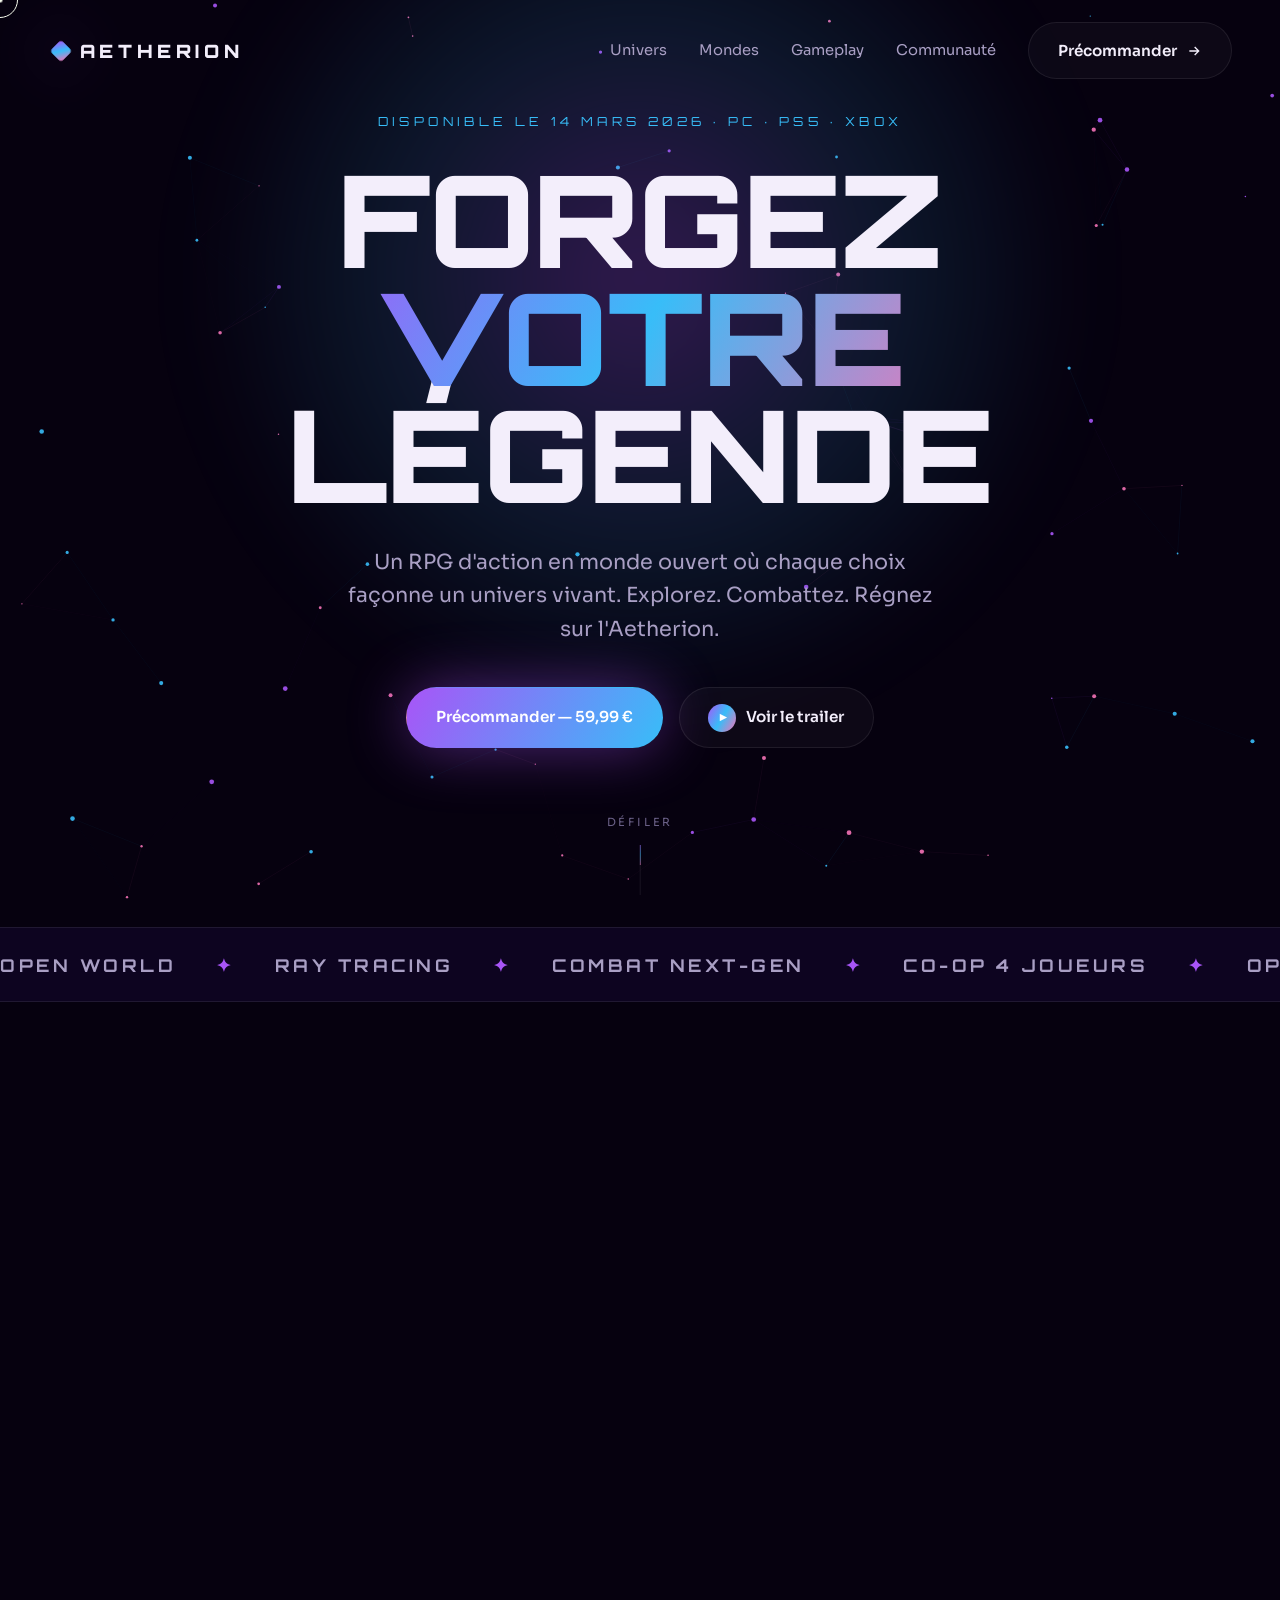
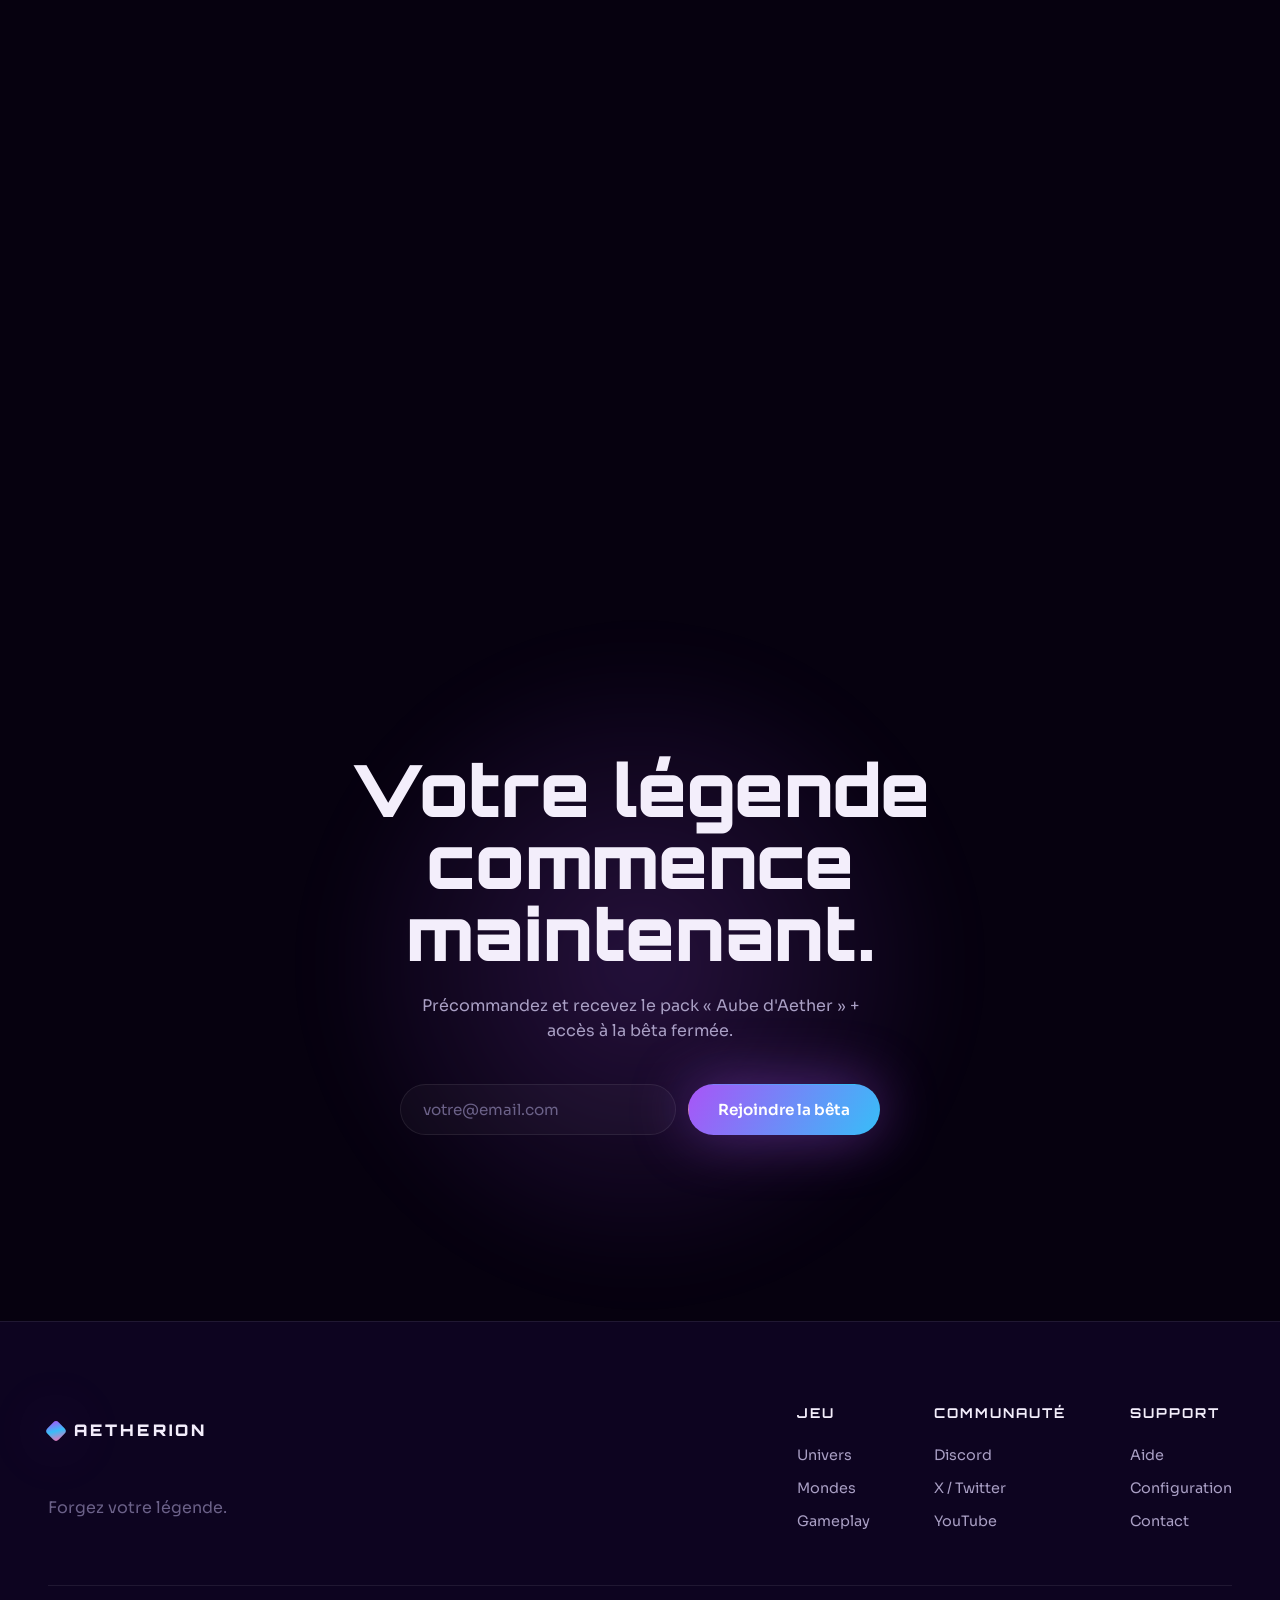
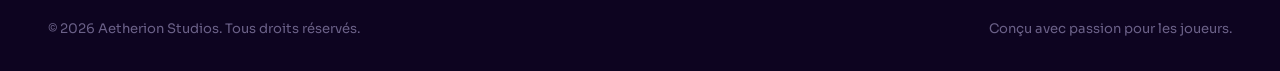
==== index.html @ 19529cf4 "feat: site vitrine pro 'AETHERION' sur le thème jeux vidéo Landing page niveau AAA pour un RPG open-" ====
<!DOCTYPE html>
<html lang="fr">
<head>
  <meta charset="UTF-8" />
  <meta name="viewport" content="width=device-width, initial-scale=1.0" />
  <meta name="description" content="AETHERION — Plongez dans un open-world next-gen. Un RPG d'action immersif primé qui repousse les limites du jeu vidéo." />
  <meta name="theme-color" content="#0a0118" />
  <meta property="og:title" content="AETHERION — Le RPG next-gen" />
  <meta property="og:description" content="Explorez un univers vivant. Forgez votre légende." />
  <meta property="og:type" content="website" />
  <title>AETHERION — RPG Open-World Next-Gen</title>
  <link rel="preconnect" href="https://fonts.googleapis.com" />
  <link rel="preconnect" href="https://fonts.gstatic.com" crossorigin />
  <link href="https://fonts.googleapis.com/css2?family=Orbitron:wght@500;700;900&family=Sora:wght@300;400;500;600;700&display=swap" rel="stylesheet" />
  <link rel="stylesheet" href="styles/main.css" />
</head>
<body>
  <!-- Loading screen -->
  <div class="loader" id="loader" aria-hidden="true">
    <div class="loader__logo">AETHERION</div>
    <div class="loader__bar"><span id="loaderBar"></span></div>
    <div class="loader__pct" id="loaderPct">0%</div>
  </div>

  <!-- Custom cursor -->
  <div class="cursor" id="cursor" aria-hidden="true"></div>
  <div class="cursor-dot" id="cursorDot" aria-hidden="true"></div>

  <!-- Particle background -->
  <canvas class="bg-canvas" id="bgCanvas" aria-hidden="true"></canvas>

  <!-- Scroll progress -->
  <div class="scroll-progress" id="scrollProgress" aria-hidden="true"></div>

  <!-- Navigation -->
  <header class="nav" id="nav">
    <a href="#hero" class="nav__brand" data-cursor>
      <span class="nav__mark"></span>
      AETHERION
    </a>
    <nav class="nav__links" aria-label="Navigation principale">
      <a href="#about" data-cursor>Univers</a>
      <a href="#games" data-cursor>Mondes</a>
      <a href="#features" data-cursor>Gameplay</a>
      <a href="#stats" data-cursor>Communauté</a>
    </nav>
    <a href="#cta" class="btn btn--ghost nav__cta" data-cursor>
      Précommander
      <svg viewBox="0 0 24 24" width="16" height="16" fill="none" stroke="currentColor" stroke-width="2"><path d="M5 12h14M13 6l6 6-6 6"/></svg>
    </a>
    <button class="nav__burger" id="burger" aria-label="Menu"><span></span><span></span><span></span></button>
  </header>

  <main>
    <!-- HERO -->
    <section class="hero" id="hero">
      <div class="hero__glow"></div>
      <div class="hero__content">
        <p class="hero__eyebrow reveal">Disponible le 14 mars 2026 · PC · PS5 · XBOX</p>
        <h1 class="hero__title">
          <span class="reveal" style="--d:.05s">FORGEZ</span>
          <span class="reveal hero__title--accent" style="--d:.15s" data-glitch="VOTRE">VOTRE</span>
          <span class="reveal" style="--d:.25s">LÉGENDE</span>
        </h1>
        <p class="hero__sub reveal" style="--d:.4s">
          Un RPG d'action en monde ouvert où chaque choix façonne un univers vivant.
          Explorez. Combattez. Régnez sur l'Aetherion.
        </p>
        <div class="hero__actions reveal" style="--d:.55s">
          <a href="#cta" class="btn btn--primary" data-cursor data-magnetic>
            <span>Précommander — 59,99 €</span>
          </a>
          <a href="#trailer" class="btn btn--play" data-cursor data-magnetic>
            <span class="btn__play-icon">▶</span>
            Voir le trailer
          </a>
        </div>
      </div>
      <div class="hero__scroll">
        <span>Défiler</span>
        <div class="hero__scroll-line"><i></i></div>
      </div>
      <div class="hero__badges reveal" style="--d:.7s">
        <div class="badge"><strong>9.6</strong><span>IGN</span></div>
        <div class="badge"><strong>96</strong><span>Metacritic</span></div>
        <div class="badge"><strong>GOTY</strong><span>Nominé 2026</span></div>
      </div>
    </section>

    <!-- MARQUEE -->
    <div class="marquee" aria-hidden="true">
      <div class="marquee__track">
        <span>OPEN WORLD</span><span>✦</span><span>RAY TRACING</span><span>✦</span>
        <span>COMBAT NEXT-GEN</span><span>✦</span><span>CO-OP 4 JOUEURS</span><span>✦</span>
        <span>OPEN WORLD</span><span>✦</span><span>RAY TRACING</span><span>✦</span>
        <span>COMBAT NEXT-GEN</span><span>✦</span><span>CO-OP 4 JOUEURS</span><span>✦</span>
      </div>
    </div>

    <!-- ABOUT -->
    <section class="about" id="about">
      <div class="section-head">
        <p class="section-head__tag reveal">01 — L'Univers</p>
        <h2 class="section-head__title reveal" style="--d:.1s">Un monde qui respire,<br>réagit et se souvient</h2>
      </div>
      <p class="about__lead reveal" style="--d:.2s">
        L'Aetherion n'est pas une carte — c'est un organisme. Des cités flottantes aux
        abysses oubliés, chaque région possède son écosystème, sa météo dynamique et ses
        factions aux ambitions propres. Vos actions laissent des traces permanentes.
      </p>
      <div class="about__grid">
        <article class="feature-card reveal" data-cursor data-tilt style="--d:.1s">
          <div class="feature-card__icon">⚔️</div>
          <h3>Combat fluide</h3>
          <p>Un système de combat à 60+ fps avec parades, esquives et combos à la frame près.</p>
        </article>
        <article class="feature-card reveal" data-cursor data-tilt style="--d:.2s">
          <div class="feature-card__icon">🌌</div>
          <h3>Monde vivant</h3>
          <p>Plus de 300 PNJ avec routines uniques, mémoire et réactions à votre réputation.</p>
        </article>
        <article class="feature-card reveal" data-cursor data-tilt style="--d:.3s">
          <div class="feature-card__icon">🔮</div>
          <h3>Magie modulaire</h3>
          <p>Fusionnez les éléments pour créer des sorts impossibles à reproduire à l'identique.</p>
        </article>
      </div>
    </section>

    <!-- GAMES / WORLDS -->
    <section class="games" id="games">
      <div class="section-head">
        <p class="section-head__tag reveal">02 — Les Mondes</p>
        <h2 class="section-head__title reveal" style="--d:.1s">Cinq royaumes.<br>Une infinité de destins.</h2>
      </div>
      <div class="games__grid">
        <article class="world-card world-card--lg reveal" data-cursor data-tilt>
          <div class="world-card__media" style="--hue:280"></div>
          <div class="world-card__body">
            <span class="world-card__num">01</span>
            <h3>Cités d'Aether</h3>
            <p>Métropoles suspendues entre les nuages, gouvernées par l'Ordre Arcanique.</p>
          </div>
        </article>
        <article class="world-card reveal" style="--d:.1s" data-cursor data-tilt>
          <div class="world-card__media" style="--hue:190"></div>
          <div class="world-card__body">
            <span class="world-card__num">02</span>
            <h3>Abysses de Givre</h3>
            <p>Un froid qui ronge l'âme.</p>
          </div>
        </article>
        <article class="world-card reveal" style="--d:.2s" data-cursor data-tilt>
          <div class="world-card__media" style="--hue:25"></div>
          <div class="world-card__body">
            <span class="world-card__num">03</span>
            <h3>Désert d'Ambre</h3>
            <p>Des ruines enfouies sous le sable.</p>
          </div>
        </article>
        <article class="world-card world-card--wide reveal" style="--d:.1s" data-cursor data-tilt>
          <div class="world-card__media" style="--hue:330"></div>
          <div class="world-card__body">
            <span class="world-card__num">04</span>
            <h3>Forêt Spectrale</h3>
            <p>Là où les morts murmurent encore. Une zone vivante de jour, hantée la nuit.</p>
          </div>
        </article>
        <article class="world-card reveal" style="--d:.2s" data-cursor data-tilt>
          <div class="world-card__media" style="--hue:140"></div>
          <div class="world-card__body">
            <span class="world-card__num">05</span>
            <h3>Cœur du Vide</h3>
            <p>Le dénouement vous attend.</p>
          </div>
        </article>
      </div>
    </section>

    <!-- TRAILER -->
    <section class="trailer" id="trailer">
      <div class="trailer__inner reveal" data-cursor>
        <div class="trailer__play" id="trailerPlay">
          <span>▶</span>
        </div>
        <div class="trailer__meta">
          <p class="section-head__tag">Bande-annonce officielle</p>
          <h2 class="section-head__title">Découvrez le monde<br>en mouvement</h2>
          <p class="trailer__caption">4K · HDR · 60 fps — capturé en temps réel sur le moteur Aether.</p>
        </div>
      </div>
    </section>

    <!-- FEATURES (sticky) -->
    <section class="features" id="features">
      <div class="section-head">
        <p class="section-head__tag reveal">03 — Gameplay</p>
        <h2 class="section-head__title reveal" style="--d:.1s">Conçu pour être<br>maîtrisé, pas juste joué</h2>
      </div>
      <div class="features__list">
        <div class="feat-row reveal" data-cursor>
          <span class="feat-row__num">/01</span>
          <h3>Progression sans niveaux</h3>
          <p>Votre personnage évolue selon ce que vous faites réellement. Pas de barres d'XP — de vraies compétences.</p>
        </div>
        <div class="feat-row reveal" data-cursor>
          <span class="feat-row__num">/02</span>
          <h3>Conséquences réelles</h3>
          <p>Tuer un marchand ferme une lignée de quêtes. Sauver un village change la carte pour toujours.</p>
        </div>
        <div class="feat-row reveal" data-cursor>
          <span class="feat-row__num">/03</span>
          <h3>Coopération transparente</h3>
          <p>Rejoignez jusqu'à 3 amis sans menu ni lobby. Le monde s'adapte à votre groupe.</p>
        </div>
        <div class="feat-row reveal" data-cursor>
          <span class="feat-row__num">/04</span>
          <h3>Accessibilité totale</h3>
          <p>Plus de 40 options d'accessibilité. Parce qu'une légende devrait être à la portée de tous.</p>
        </div>
      </div>
    </section>

    <!-- STATS -->
    <section class="stats" id="stats">
      <div class="stats__grid">
        <div class="stat reveal" data-cursor>
          <span class="stat__num" data-count="2400000">0</span>
          <span class="stat__label">Précommandes</span>
        </div>
        <div class="stat reveal" style="--d:.1s" data-cursor>
          <span class="stat__num" data-count="180" data-suffix="+">0</span>
          <span class="stat__label">Heures de contenu</span>
        </div>
        <div class="stat reveal" style="--d:.2s" data-cursor>
          <span class="stat__num" data-count="96" data-suffix="">0</span>
          <span class="stat__label">Note Metacritic</span>
        </div>
        <div class="stat reveal" style="--d:.3s" data-cursor>
          <span class="stat__num" data-count="12" data-suffix=" prix">0</span>
          <span class="stat__label">Récompenses 2026</span>
        </div>
      </div>
    </section>

    <!-- CTA -->
    <section class="cta" id="cta">
      <div class="cta__glow"></div>
      <div class="cta__inner reveal">
        <h2 class="cta__title">Votre légende<br>commence maintenant.</h2>
        <p class="cta__sub">Précommandez et recevez le pack « Aube d'Aether » + accès à la bêta fermée.</p>
        <form class="cta__form" id="ctaForm">
          <input type="email" placeholder="votre@email.com" aria-label="Adresse email" required />
          <button type="submit" class="btn btn--primary" data-cursor data-magnetic><span>Rejoindre la bêta</span></button>
        </form>
        <p class="cta__note" id="ctaNote"></p>
      </div>
    </section>
  </main>

  <!-- FOOTER -->
  <footer class="footer">
    <div class="footer__top">
      <div class="footer__brand">
        <span class="nav__mark"></span> AETHERION
        <p>Forgez votre légende.</p>
      </div>
      <div class="footer__cols">
        <div>
          <h4>Jeu</h4>
          <a href="#about" data-cursor>Univers</a>
          <a href="#games" data-cursor>Mondes</a>
          <a href="#features" data-cursor>Gameplay</a>
        </div>
        <div>
          <h4>Communauté</h4>
          <a href="#" data-cursor>Discord</a>
          <a href="#" data-cursor>X / Twitter</a>
          <a href="#" data-cursor>YouTube</a>
        </div>
        <div>
          <h4>Support</h4>
          <a href="#" data-cursor>Aide</a>
          <a href="#" data-cursor>Configuration</a>
          <a href="#" data-cursor>Contact</a>
        </div>
      </div>
    </div>
    <div class="footer__bottom">
      <p>© 2026 Aetherion Studios. Tous droits réservés.</p>
      <p>Conçu avec passion pour les joueurs.</p>
    </div>
  </footer>

  <script src="scripts/main.js"></script>
</body>
</html>
---- styles/main.css ----
/* ============================================
   AETHERION — Site vitrine RPG next-gen
   ============================================ */

:root {
  --bg: #06010f;
  --bg-soft: #0d0420;
  --surface: rgba(255, 255, 255, 0.03);
  --surface-2: rgba(255, 255, 255, 0.06);
  --line: rgba(255, 255, 255, 0.08);
  --text: #f3eefb;
  --text-dim: #a99fc4;
  --text-faint: #6b6188;
  --accent: #a855f7;
  --accent-2: #38bdf8;
  --accent-3: #f472b6;
  --gradient: linear-gradient(120deg, #a855f7 0%, #38bdf8 50%, #f472b6 100%);
  --glow: 0 0 60px rgba(168, 85, 247, 0.45);
  --font-display: "Orbitron", sans-serif;
  --font-body: "Sora", system-ui, sans-serif;
  --ease: cubic-bezier(0.16, 1, 0.3, 1);
  --maxw: 1240px;
}

* { margin: 0; padding: 0; box-sizing: border-box; }

html { scroll-behavior: smooth; }

body {
  font-family: var(--font-body);
  background: var(--bg);
  color: var(--text);
  overflow-x: hidden;
  line-height: 1.6;
  -webkit-font-smoothing: antialiased;
  cursor: none;
}

@media (hover: none) { body { cursor: auto; } }

a { color: inherit; text-decoration: none; }
img { max-width: 100%; display: block; }
::selection { background: var(--accent); color: #fff; }

/* ---------- Scrollbar ---------- */
::-webkit-scrollbar { width: 10px; }
::-webkit-scrollbar-track { background: var(--bg); }
::-webkit-scrollbar-thumb { background: var(--accent); border-radius: 10px; border: 3px solid var(--bg); }

/* ============================================
   LOADER
   ============================================ */
.loader {
  position: fixed; inset: 0; z-index: 9999;
  background: var(--bg);
  display: flex; flex-direction: column; align-items: center; justify-content: center;
  gap: 1.5rem;
  transition: opacity .8s var(--ease), visibility .8s;
}
.loader.is-done { opacity: 0; visibility: hidden; }
.loader__logo {
  font-family: var(--font-display); font-weight: 900; font-size: clamp(1.8rem, 6vw, 3.2rem);
  letter-spacing: .35em; padding-left: .35em;
  background: var(--gradient); -webkit-background-clip: text; background-clip: text; color: transparent;
  animation: pulse 1.6s ease-in-out infinite;
}
.loader__bar { width: min(280px, 60vw); height: 3px; background: var(--surface-2); border-radius: 99px; overflow: hidden; }
.loader__bar span { display: block; height: 100%; width: 0; background: var(--gradient); border-radius: 99px; }
.loader__pct { font-family: var(--font-display); font-size: .8rem; color: var(--text-dim); letter-spacing: .2em; }
@keyframes pulse { 0%,100% { opacity: 1; } 50% { opacity: .5; } }

/* ============================================
   CURSOR
   ============================================ */
.cursor, .cursor-dot { position: fixed; top: 0; left: 0; pointer-events: none; z-index: 9998; border-radius: 50%; mix-blend-mode: difference; }
.cursor {
  width: 36px; height: 36px; border: 1.5px solid #fff;
  transform: translate(-50%, -50%);
  transition: width .25s var(--ease), height .25s var(--ease), background .25s, opacity .3s;
}
.cursor-dot { width: 5px; height: 5px; background: #fff; transform: translate(-50%, -50%); }
.cursor.is-hover { width: 64px; height: 64px; background: rgba(255,255,255,.1); }
@media (hover: none) { .cursor, .cursor-dot { display: none; } }

/* ============================================
   BG CANVAS + scroll progress
   ============================================ */
.bg-canvas { position: fixed; inset: 0; z-index: 0; pointer-events: none; }
.scroll-progress {
  position: fixed; top: 0; left: 0; height: 3px; width: 0%; z-index: 9997;
  background: var(--gradient); box-shadow: 0 0 12px var(--accent);
}

/* ============================================
   NAV
   ============================================ */
.nav {
  position: fixed; top: 0; left: 0; right: 0; z-index: 100;
  display: flex; align-items: center; gap: 2rem;
  padding: 1.4rem clamp(1.2rem, 4vw, 3rem);
  transition: background .4s var(--ease), padding .4s var(--ease), backdrop-filter .4s;
}
.nav.is-scrolled {
  background: rgba(6, 1, 15, 0.7);
  backdrop-filter: blur(14px);
  padding-top: .9rem; padding-bottom: .9rem;
  border-bottom: 1px solid var(--line);
}
.nav__brand {
  font-family: var(--font-display); font-weight: 900; font-size: 1.15rem;
  letter-spacing: .25em; padding-left: .25em; display: flex; align-items: center; gap: .7rem;
  margin-right: auto;
}
.nav__mark {
  width: 16px; height: 16px; background: var(--gradient); border-radius: 4px;
  box-shadow: var(--glow); transform: rotate(45deg);
}
.nav__links { display: flex; gap: 2rem; }
.nav__links a { font-size: .92rem; color: var(--text-dim); position: relative; transition: color .3s; }
.nav__links a::after {
  content: ""; position: absolute; left: 0; bottom: -6px; width: 0; height: 2px;
  background: var(--gradient); transition: width .35s var(--ease);
}
.nav__links a:hover { color: var(--text); }
.nav__links a:hover::after { width: 100%; }
.nav__burger { display: none; background: none; border: 0; flex-direction: column; gap: 5px; cursor: pointer; }
.nav__burger span { width: 26px; height: 2px; background: var(--text); transition: .3s var(--ease); }
.nav.is-open .nav__burger span:nth-child(1) { transform: translateY(7px) rotate(45deg); }
.nav.is-open .nav__burger span:nth-child(2) { opacity: 0; }
.nav.is-open .nav__burger span:nth-child(3) { transform: translateY(-7px) rotate(-45deg); }

/* ============================================
   BUTTONS
   ============================================ */
.btn {
  position: relative; display: inline-flex; align-items: center; gap: .6rem;
  font-family: var(--font-body); font-weight: 600; font-size: .95rem;
  padding: .95rem 1.8rem; border-radius: 99px; border: 1px solid transparent;
  transition: transform .3s var(--ease), box-shadow .3s, background .3s, color .3s;
  white-space: nowrap; overflow: hidden;
}
.btn--primary { color: #fff; background: var(--gradient); background-size: 200% 200%; box-shadow: var(--glow); animation: shift 6s ease infinite; }
.btn--primary:hover { box-shadow: 0 0 80px rgba(168,85,247,.7); transform: translateY(-2px); }
@keyframes shift { 0%,100% { background-position: 0% 50%; } 50% { background-position: 100% 50%; } }
.btn--ghost { color: var(--text); border-color: var(--line); background: var(--surface); }
.btn--ghost:hover { background: var(--surface-2); border-color: var(--accent); }
.btn--play { color: var(--text); background: var(--surface); border-color: var(--line); }
.btn--play:hover { background: var(--surface-2); transform: translateY(-2px); }
.btn__play-icon {
  width: 28px; height: 28px; border-radius: 50%; background: var(--gradient);
  display: grid; place-items: center; font-size: .6rem; color: #fff; padding-left: 2px;
}
.nav__cta svg { transition: transform .3s var(--ease); }
.nav__cta:hover svg { transform: translateX(4px); }

/* ============================================
   REVEAL ANIMATION
   ============================================ */
.reveal { opacity: 0; transform: translateY(36px); transition: opacity .9s var(--ease) var(--d, 0s), transform .9s var(--ease) var(--d, 0s); }
.reveal.is-in { opacity: 1; transform: none; }
@media (prefers-reduced-motion: reduce) {
  .reveal { opacity: 1; transform: none; transition: none; }
  *, *::before, *::after { animation-duration: .001s !important; }
}

/* ============================================
   HERO
   ============================================ */
.hero {
  position: relative; z-index: 1; min-height: 100vh;
  display: flex; flex-direction: column; justify-content: center; align-items: center;
  text-align: center; padding: 7rem clamp(1.2rem, 5vw, 3rem) 4rem;
}
.hero__glow {
  position: absolute; top: 30%; left: 50%; transform: translate(-50%, -50%);
  width: min(900px, 90vw); height: min(900px, 90vw);
  background: radial-gradient(circle, rgba(168,85,247,.28), rgba(56,189,248,.12) 40%, transparent 70%);
  filter: blur(40px); z-index: -1; animation: float 8s ease-in-out infinite;
}
@keyframes float { 0%,100% { transform: translate(-50%,-50%) scale(1); } 50% { transform: translate(-50%,-55%) scale(1.08); } }
.hero__content { max-width: 860px; }
.hero__eyebrow {
  font-family: var(--font-display); font-size: .78rem; letter-spacing: .35em;
  color: var(--accent-2); margin-bottom: 1.8rem; text-transform: uppercase;
}
.hero__title {
  font-family: var(--font-display); font-weight: 900;
  font-size: clamp(2.8rem, 11vw, 8rem); line-height: .92; letter-spacing: -.01em;
}
.hero__title span { display: block; }
.hero__title--accent { background: var(--gradient); -webkit-background-clip: text; background-clip: text; color: transparent; position: relative; }
.hero__sub { font-size: clamp(1rem, 2.4vw, 1.3rem); color: var(--text-dim); max-width: 600px; margin: 2rem auto 0; }
.hero__actions { display: flex; gap: 1rem; justify-content: center; margin-top: 2.6rem; flex-wrap: wrap; }
.hero__scroll {
  position: absolute; bottom: 2rem; left: 50%; transform: translateX(-50%);
  display: flex; flex-direction: column; align-items: center; gap: .8rem;
  font-size: .7rem; letter-spacing: .25em; color: var(--text-faint); text-transform: uppercase;
}
.hero__scroll-line { width: 1px; height: 50px; background: var(--line); position: relative; overflow: hidden; }
.hero__scroll-line i { position: absolute; top: 0; left: 0; width: 100%; height: 40%; background: var(--gradient); animation: scrolldot 2s var(--ease) infinite; }
@keyframes scrolldot { 0% { transform: translateY(-100%); } 100% { transform: translateY(250%); } }
.hero__badges { display: flex; gap: 2.5rem; margin-top: 3.5rem; }
.badge { display: flex; flex-direction: column; align-items: center; }
.badge strong { font-family: var(--font-display); font-size: 1.6rem; background: var(--gradient); -webkit-background-clip: text; background-clip: text; color: transparent; }
.badge span { font-size: .72rem; letter-spacing: .15em; color: var(--text-faint); text-transform: uppercase; }

/* Glitch */
[data-glitch] { position: relative; }
[data-glitch].glitching::before, [data-glitch].glitching::after {
  content: attr(data-glitch); position: absolute; inset: 0;
  -webkit-background-clip: text; background-clip: text;
}
[data-glitch].glitching::before { color: var(--accent-2); transform: translate(-3px, 0); clip-path: inset(0 0 55% 0); }
[data-glitch].glitching::after { color: var(--accent-3); transform: translate(3px, 0); clip-path: inset(55% 0 0 0); }

/* ============================================
   MARQUEE
   ============================================ */
.marquee {
  position: relative; z-index: 1; overflow: hidden; padding: 1.4rem 0;
  border-top: 1px solid var(--line); border-bottom: 1px solid var(--line);
  background: var(--bg-soft);
}
.marquee__track { display: flex; gap: 2.5rem; width: max-content; animation: scrollx 26s linear infinite; }
.marquee__track span { font-family: var(--font-display); font-weight: 700; font-size: 1.1rem; letter-spacing: .2em; color: var(--text-dim); }
.marquee__track span:nth-child(even) { color: var(--accent); }
@keyframes scrollx { to { transform: translateX(-50%); } }

/* ============================================
   SECTION SHELL
   ============================================ */
section { position: relative; z-index: 1; }
.section-head { max-width: var(--maxw); margin: 0 auto; padding: 0 clamp(1.2rem, 5vw, 3rem); }
.section-head__tag { font-family: var(--font-display); font-size: .78rem; letter-spacing: .3em; color: var(--accent-2); text-transform: uppercase; margin-bottom: 1rem; }
.section-head__title { font-family: var(--font-display); font-weight: 700; font-size: clamp(1.8rem, 5vw, 3.4rem); line-height: 1.05; letter-spacing: -.01em; }

.about, .games, .features, .stats { padding: clamp(5rem, 12vw, 9rem) 0; }
.about__lead {
  max-width: var(--maxw); margin: 2rem auto 0; padding: 0 clamp(1.2rem, 5vw, 3rem);
  font-size: clamp(1.05rem, 2.2vw, 1.35rem); color: var(--text-dim); max-width: 760px;
}

/* feature cards */
.about__grid { max-width: var(--maxw); margin: 3.5rem auto 0; padding: 0 clamp(1.2rem, 5vw, 3rem); display: grid; grid-template-columns: repeat(3, 1fr); gap: 1.5rem; }
.feature-card {
  background: var(--surface); border: 1px solid var(--line); border-radius: 20px;
  padding: 2.2rem; transition: transform .4s var(--ease), border-color .4s, background .4s;
  transform-style: preserve-3d;
}
.feature-card:hover { border-color: var(--accent); background: var(--surface-2); }
.feature-card__icon { font-size: 2.2rem; margin-bottom: 1.2rem; }
.feature-card h3 { font-family: var(--font-display); font-weight: 700; font-size: 1.25rem; margin-bottom: .7rem; }
.feature-card p { color: var(--text-dim); font-size: .95rem; }

/* ============================================
   GAMES / WORLDS GRID
   ============================================ */
.games__grid {
  max-width: var(--maxw); margin: 3.5rem auto 0; padding: 0 clamp(1.2rem, 5vw, 3rem);
  display: grid; grid-template-columns: repeat(3, 1fr); grid-auto-rows: 240px; gap: 1.2rem;
}
.world-card {
  position: relative; border-radius: 20px; overflow: hidden; border: 1px solid var(--line);
  transition: transform .4s var(--ease); transform-style: preserve-3d;
}
.world-card--lg { grid-row: span 2; }
.world-card--wide { grid-column: span 2; }
.world-card__media {
  position: absolute; inset: 0;
  background:
    radial-gradient(circle at 30% 20%, hsla(var(--hue), 90%, 60%, .55), transparent 55%),
    radial-gradient(circle at 80% 90%, hsla(calc(var(--hue) + 40), 90%, 55%, .45), transparent 55%),
    linear-gradient(160deg, hsl(var(--hue), 60%, 12%), #06010f 90%);
  transition: transform .8s var(--ease), filter .5s;
}
.world-card:hover .world-card__media { transform: scale(1.12); filter: saturate(1.3); }
.world-card::after { content: ""; position: absolute; inset: 0; background: linear-gradient(to top, rgba(6,1,15,.9), transparent 60%); }
.world-card__body { position: absolute; left: 0; right: 0; bottom: 0; padding: 1.6rem; z-index: 2; }
.world-card__num { font-family: var(--font-display); font-size: .75rem; letter-spacing: .25em; color: var(--accent-2); }
.world-card__body h3 { font-family: var(--font-display); font-weight: 700; font-size: 1.4rem; margin: .4rem 0; }
.world-card__body p { color: var(--text-dim); font-size: .9rem; opacity: 0; transform: translateY(10px); transition: .4s var(--ease); }
.world-card:hover .world-card__body p { opacity: 1; transform: none; }

/* ============================================
   TRAILER
   ============================================ */
.trailer { padding: clamp(4rem, 10vw, 7rem) clamp(1.2rem, 5vw, 3rem); }
.trailer__inner {
  max-width: var(--maxw); margin: 0 auto; position: relative; min-height: 460px;
  border-radius: 28px; overflow: hidden; border: 1px solid var(--line);
  display: flex; align-items: flex-end; padding: 3rem;
  background:
    radial-gradient(circle at 70% 30%, rgba(168,85,247,.4), transparent 50%),
    radial-gradient(circle at 20% 80%, rgba(56,189,248,.3), transparent 50%),
    linear-gradient(160deg, #1a0b2e, #06010f);
}
.trailer__play {
  position: absolute; top: 50%; left: 50%; transform: translate(-50%, -50%);
  width: 92px; height: 92px; border-radius: 50%; background: rgba(255,255,255,.12);
  backdrop-filter: blur(8px); border: 1px solid rgba(255,255,255,.25);
  display: grid; place-items: center; font-size: 1.6rem; color: #fff; padding-left: 6px;
  transition: transform .4s var(--ease), background .4s; cursor: none;
}
.trailer__play::before { content: ""; position: absolute; inset: -8px; border-radius: 50%; border: 1px solid rgba(255,255,255,.3); animation: ripple 2.4s ease-out infinite; }
@keyframes ripple { 0% { transform: scale(1); opacity: .8; } 100% { transform: scale(1.6); opacity: 0; } }
.trailer__play:hover { transform: translate(-50%, -50%) scale(1.1); background: var(--accent); }
.trailer__meta { position: relative; z-index: 2; }
.trailer__caption { color: var(--text-dim); margin-top: 1rem; font-size: .95rem; }

/* ============================================
   FEATURES LIST
   ============================================ */
.features__list { max-width: var(--maxw); margin: 3rem auto 0; padding: 0 clamp(1.2rem, 5vw, 3rem); }
.feat-row {
  display: grid; grid-template-columns: 100px 1fr 1.2fr; gap: 2rem; align-items: baseline;
  padding: 2.2rem 0; border-top: 1px solid var(--line); transition: padding-left .4s var(--ease);
}
.feat-row:last-child { border-bottom: 1px solid var(--line); }
.feat-row:hover { padding-left: 1.2rem; }
.feat-row__num { font-family: var(--font-display); color: var(--accent); font-size: 1rem; letter-spacing: .1em; }
.feat-row h3 { font-family: var(--font-display); font-weight: 700; font-size: clamp(1.2rem, 2.5vw, 1.7rem); transition: color .3s; }
.feat-row:hover h3 { background: var(--gradient); -webkit-background-clip: text; background-clip: text; color: transparent; }
.feat-row p { color: var(--text-dim); }

/* ============================================
   STATS
   ============================================ */
.stats__grid {
  max-width: var(--maxw); margin: 0 auto; padding: 0 clamp(1.2rem, 5vw, 3rem);
  display: grid; grid-template-columns: repeat(4, 1fr); gap: 1.5rem; text-align: center;
}
.stat { padding: 2.5rem 1rem; background: var(--surface); border: 1px solid var(--line); border-radius: 20px; transition: border-color .4s, background .4s; }
.stat:hover { border-color: var(--accent); background: var(--surface-2); }
.stat__num { display: block; font-family: var(--font-display); font-weight: 900; font-size: clamp(2rem, 5vw, 3.2rem); background: var(--gradient); -webkit-background-clip: text; background-clip: text; color: transparent; }
.stat__label { color: var(--text-dim); font-size: .9rem; letter-spacing: .05em; }

/* ============================================
   CTA
   ============================================ */
.cta { padding: clamp(5rem, 12vw, 9rem) clamp(1.2rem, 5vw, 3rem); position: relative; text-align: center; }
.cta__glow { position: absolute; top: 50%; left: 50%; transform: translate(-50%, -50%); width: 700px; height: 700px; max-width: 100%; background: radial-gradient(circle, rgba(168,85,247,.2), transparent 65%); filter: blur(30px); z-index: -1; }
.cta__inner { max-width: 680px; margin: 0 auto; }
.cta__title { font-family: var(--font-display); font-weight: 900; font-size: clamp(2.2rem, 7vw, 4.5rem); line-height: 1; }
.cta__sub { color: var(--text-dim); margin: 1.5rem auto 0; max-width: 480px; }
.cta__form { display: flex; gap: .8rem; margin-top: 2.5rem; max-width: 480px; margin-inline: auto; }
.cta__form input {
  flex: 1; padding: .95rem 1.4rem; border-radius: 99px; border: 1px solid var(--line);
  background: var(--surface); color: var(--text); font-family: var(--font-body); font-size: .95rem; outline: none; transition: border-color .3s;
}
.cta__form input:focus { border-color: var(--accent); }
.cta__form input::placeholder { color: var(--text-faint); }
.cta__note { margin-top: 1.2rem; min-height: 1.4rem; color: var(--accent-2); font-size: .9rem; }

/* ============================================
   FOOTER
   ============================================ */
.footer { position: relative; z-index: 1; border-top: 1px solid var(--line); background: var(--bg-soft); padding: clamp(3rem, 7vw, 5rem) clamp(1.2rem, 5vw, 3rem) 2rem; }
.footer__top { max-width: var(--maxw); margin: 0 auto; display: flex; justify-content: space-between; gap: 3rem; flex-wrap: wrap; }
.footer__brand { font-family: var(--font-display); font-weight: 900; letter-spacing: .2em; display: flex; align-items: center; gap: .6rem; flex-wrap: wrap; }
.footer__brand p { width: 100%; font-family: var(--font-body); font-weight: 400; letter-spacing: 0; color: var(--text-faint); margin-top: .6rem; }
.footer__cols { display: flex; gap: 4rem; flex-wrap: wrap; }
.footer__cols h4 { font-family: var(--font-display); font-size: .85rem; letter-spacing: .15em; margin-bottom: 1rem; text-transform: uppercase; }
.footer__cols a { display: block; color: var(--text-dim); font-size: .9rem; padding: .3rem 0; transition: color .3s, padding-left .3s; }
.footer__cols a:hover { color: var(--text); padding-left: .4rem; }
.footer__bottom { max-width: var(--maxw); margin: 3rem auto 0; padding-top: 2rem; border-top: 1px solid var(--line); display: flex; justify-content: space-between; gap: 1rem; flex-wrap: wrap; color: var(--text-faint); font-size: .82rem; }

/* ============================================
   RESPONSIVE
   ============================================ */
@media (max-width: 900px) {
  .nav__links, .nav__cta { display: none; }
  .nav__burger { display: flex; }
  .nav.is-open .nav__links {
    display: flex; flex-direction: column; gap: 1.5rem;
    position: absolute; top: 100%; left: 0; right: 0; padding: 2rem;
    background: rgba(6,1,15,.95); backdrop-filter: blur(14px); border-bottom: 1px solid var(--line);
  }
  .about__grid, .stats__grid { grid-template-columns: 1fr 1fr; }
  .games__grid { grid-template-columns: 1fr 1fr; grid-auto-rows: 220px; }
  .world-card--lg { grid-row: span 1; }
  .world-card--wide { grid-column: span 2; }
  .feat-row { grid-template-columns: 60px 1fr; }
  .feat-row p { grid-column: 2; }
  .trailer__meta { margin-top: 6rem; }
}
@media (max-width: 560px) {
  .about__grid, .stats__grid, .games__grid { grid-template-columns: 1fr; }
  .world-card--wide { grid-column: span 1; }
  .hero__badges { gap: 1.5rem; }
  .hero__actions { flex-direction: column; width: 100%; }
  .hero__actions .btn { justify-content: center; }
  .cta__form { flex-direction: column; }
  .footer__bottom { flex-direction: column; }
}
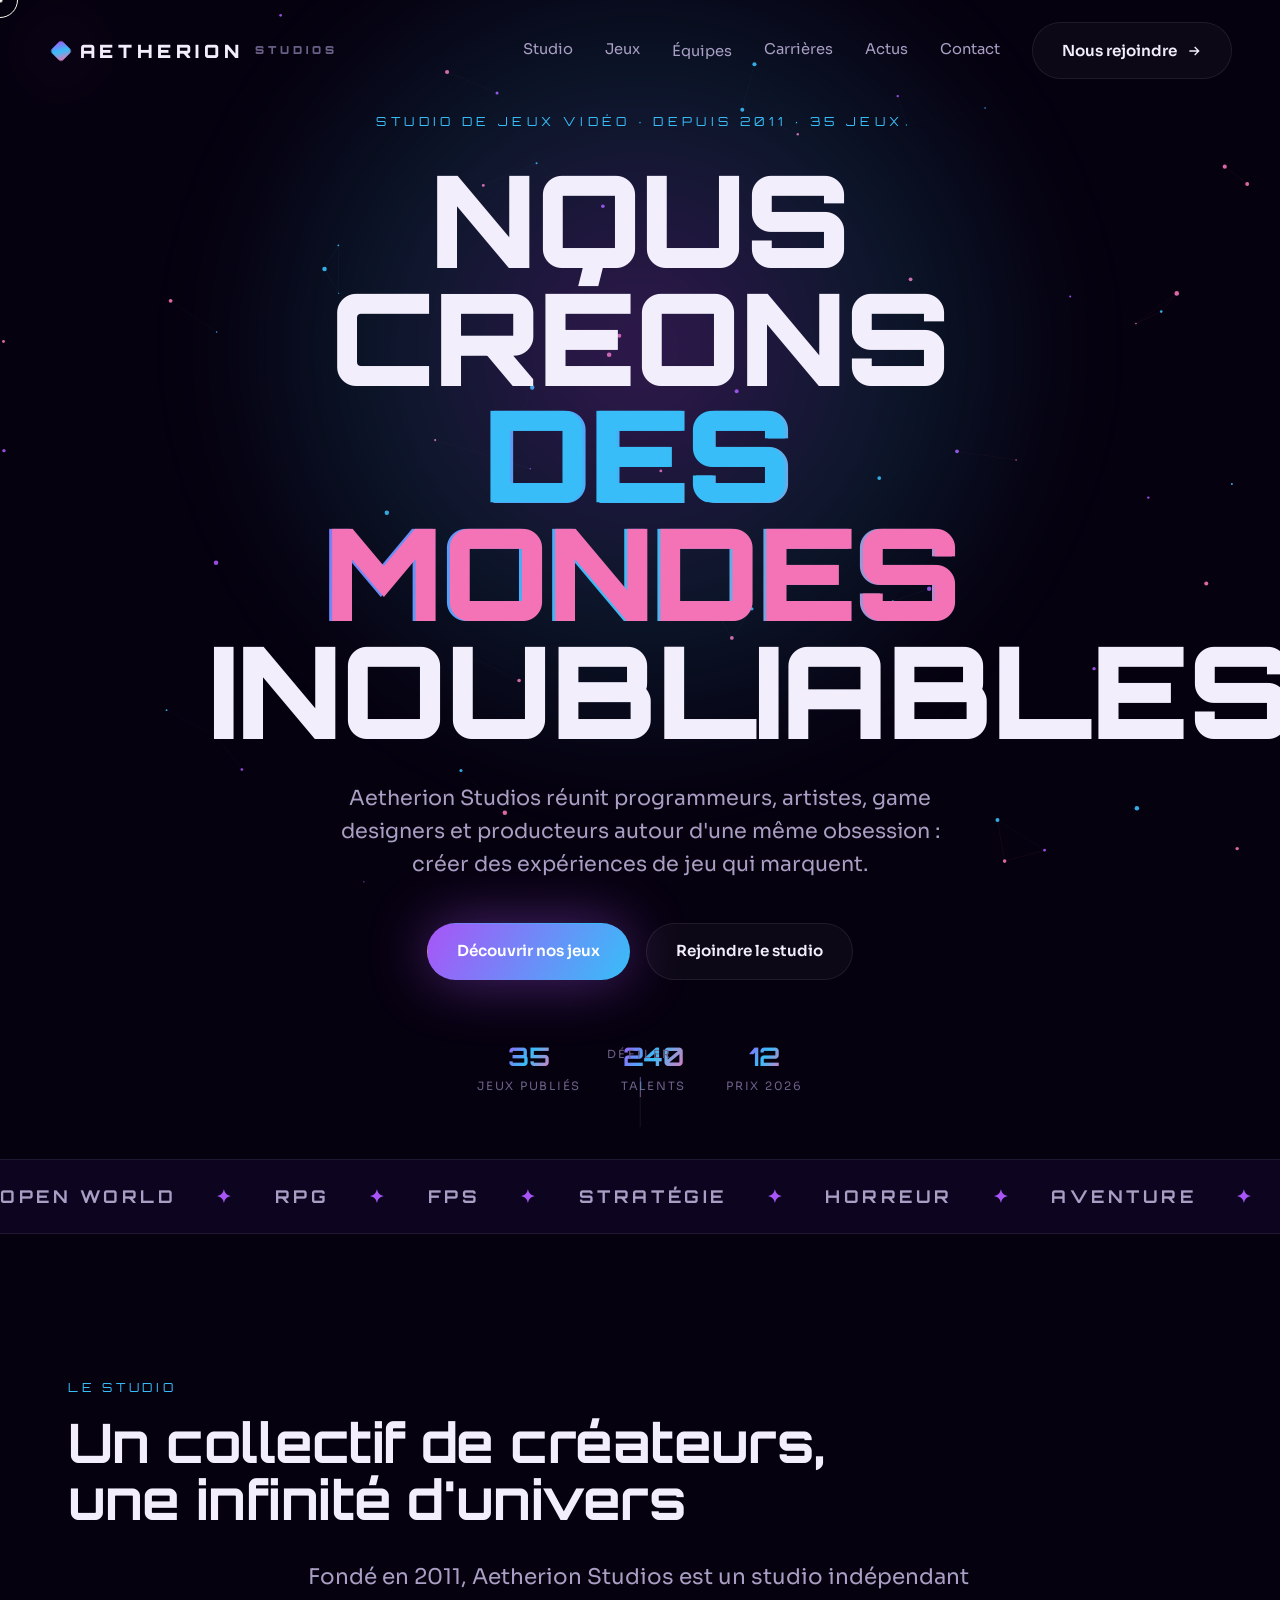
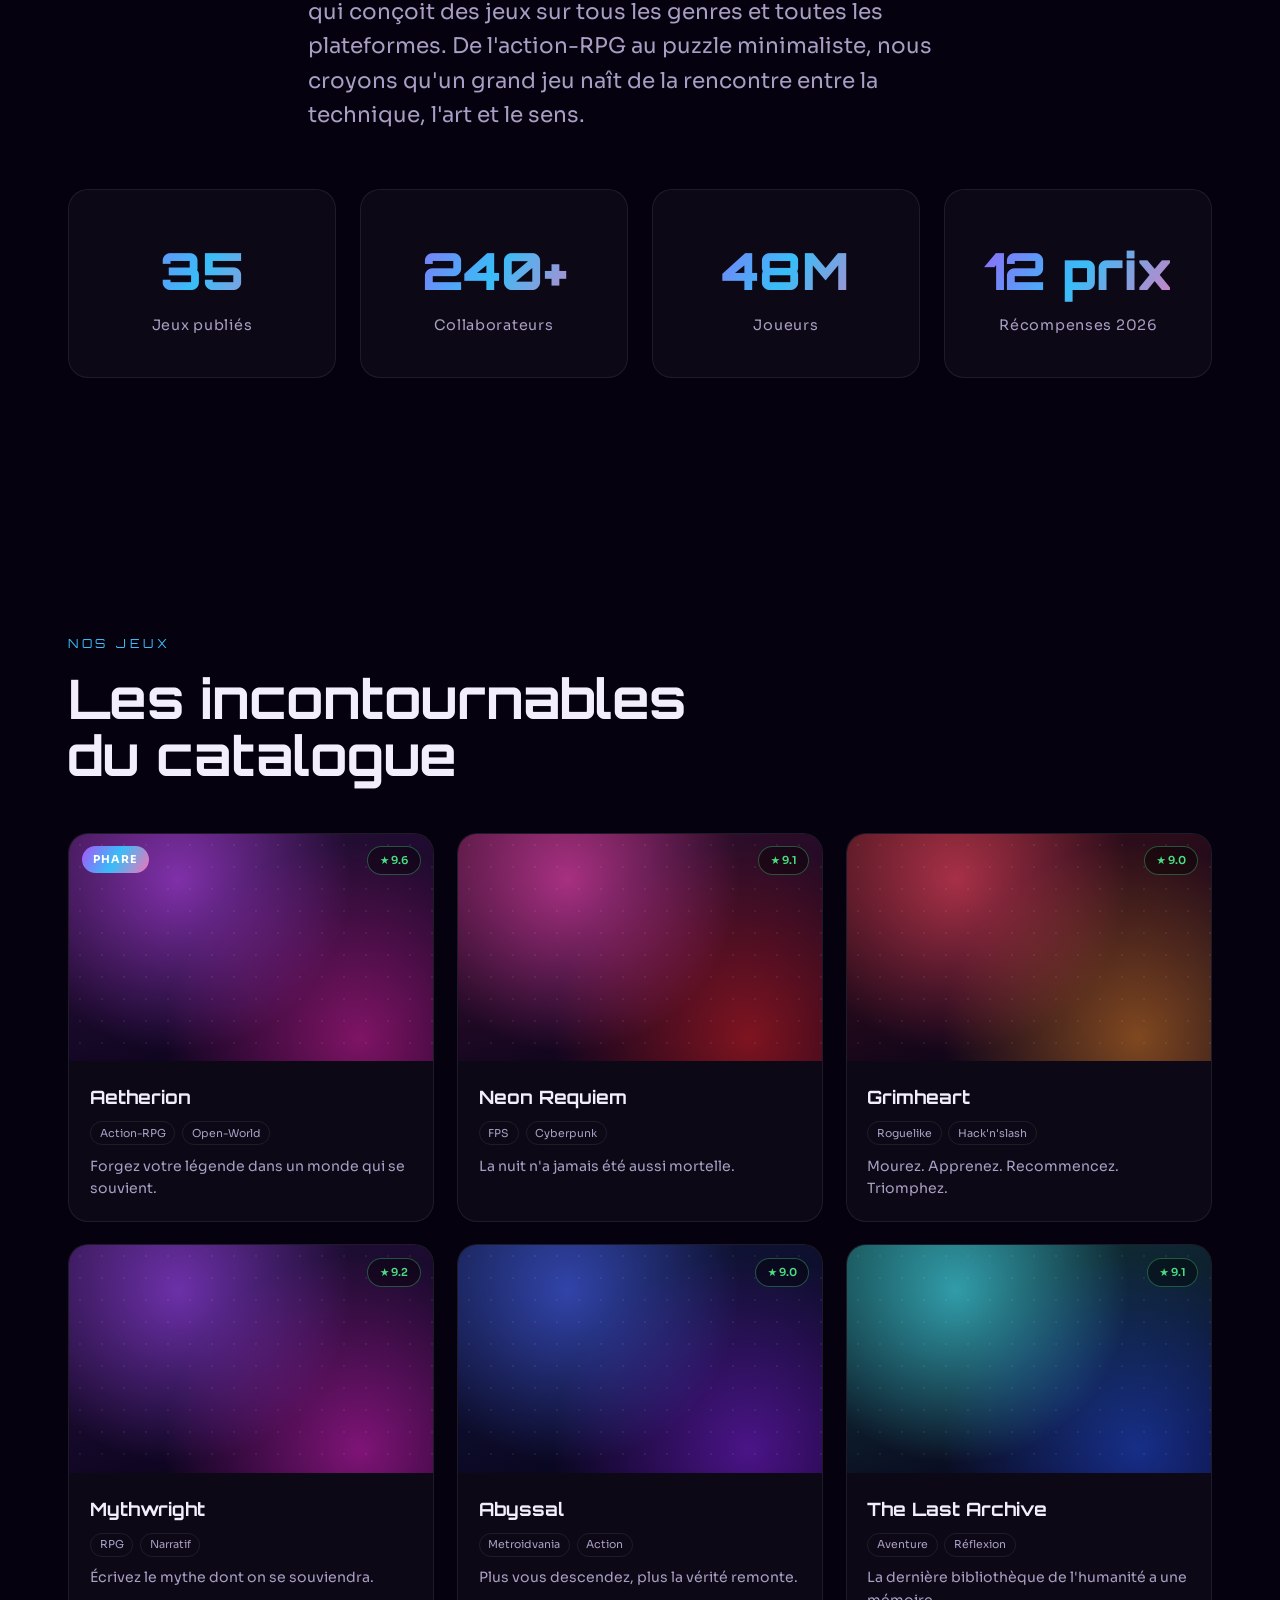
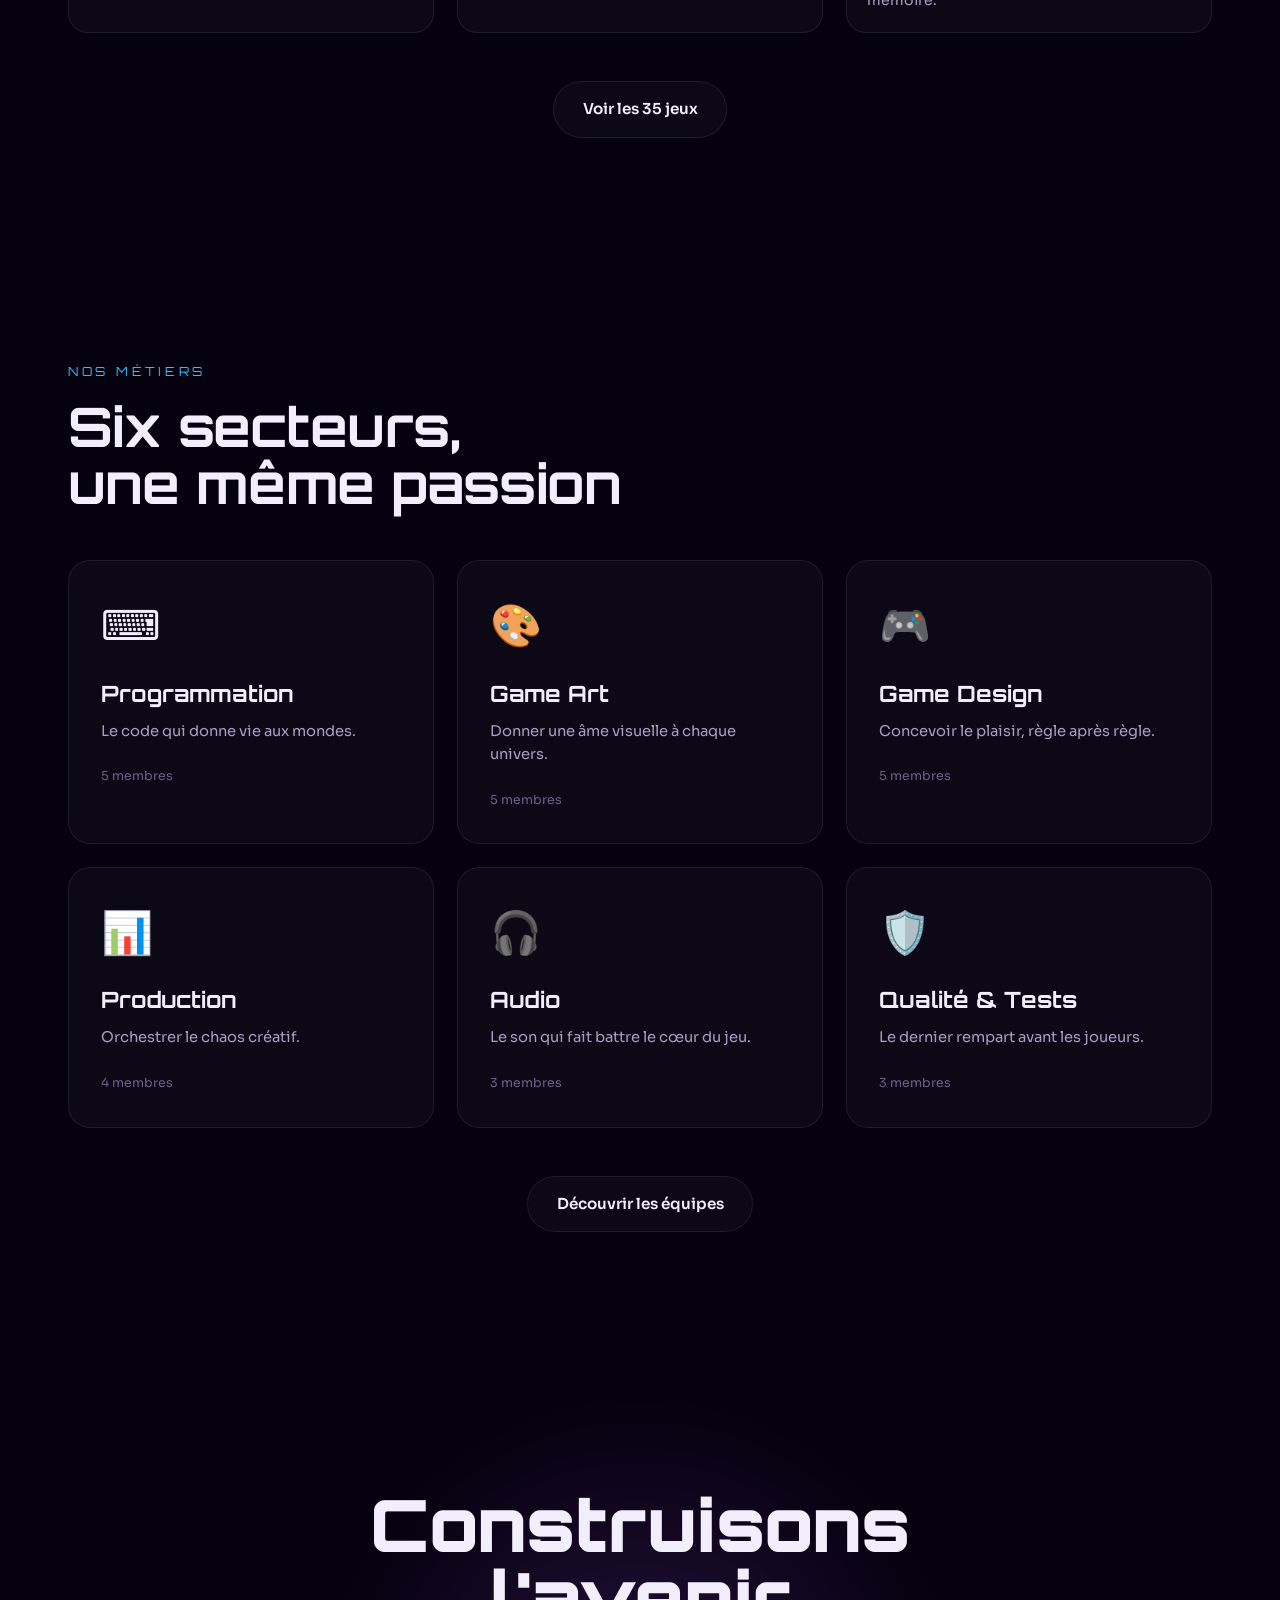
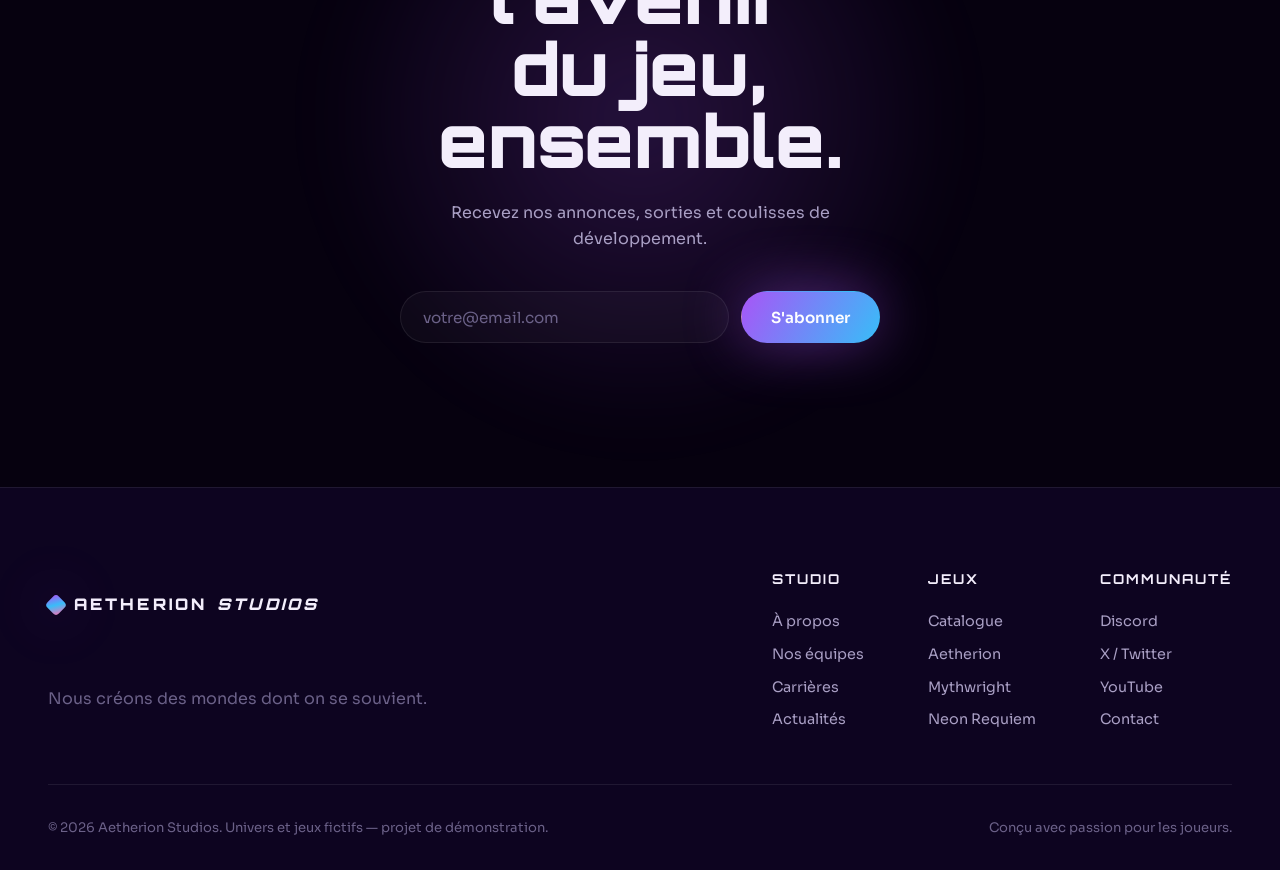
==== commit ffa947d6: "feat: architecture complete du studio Aetherion (10+ pages, 35 jeux, commentaires) - Site multi-page" ====
--- a/index.html
+++ b/index.html
@@ -3,77 +3,34 @@
 <head>
   <meta charset="UTF-8" />
   <meta name="viewport" content="width=device-width, initial-scale=1.0" />
-  <meta name="description" content="AETHERION — Plongez dans un open-world next-gen. Un RPG d'action immersif primé qui repousse les limites du jeu vidéo." />
-  <meta name="theme-color" content="#0a0118" />
-  <meta property="og:title" content="AETHERION — Le RPG next-gen" />
-  <meta property="og:description" content="Explorez un univers vivant. Forgez votre légende." />
-  <meta property="og:type" content="website" />
-  <title>AETHERION — RPG Open-World Next-Gen</title>
+  <meta name="description" content="Aetherion Studios — Studio de jeux vidéo créateur d'univers immersifs. Découvrez nos 35 jeux, nos équipes et rejoignez l'aventure." />
+  <meta name="theme-color" content="#06010f" />
+  <title>Aetherion Studios — Nous créons des mondes</title>
   <link rel="preconnect" href="https://fonts.googleapis.com" />
   <link rel="preconnect" href="https://fonts.gstatic.com" crossorigin />
   <link href="https://fonts.googleapis.com/css2?family=Orbitron:wght@500;700;900&family=Sora:wght@300;400;500;600;700&display=swap" rel="stylesheet" />
   <link rel="stylesheet" href="styles/main.css" />
+  <link rel="stylesheet" href="styles/pages.css" />
 </head>
 <body>
-  <!-- Loading screen -->
-  <div class="loader" id="loader" aria-hidden="true">
-    <div class="loader__logo">AETHERION</div>
-    <div class="loader__bar"><span id="loaderBar"></span></div>
-    <div class="loader__pct" id="loaderPct">0%</div>
-  </div>
-
-  <!-- Custom cursor -->
-  <div class="cursor" id="cursor" aria-hidden="true"></div>
-  <div class="cursor-dot" id="cursorDot" aria-hidden="true"></div>
-
-  <!-- Particle background -->
-  <canvas class="bg-canvas" id="bgCanvas" aria-hidden="true"></canvas>
-
-  <!-- Scroll progress -->
-  <div class="scroll-progress" id="scrollProgress" aria-hidden="true"></div>
-
-  <!-- Navigation -->
-  <header class="nav" id="nav">
-    <a href="#hero" class="nav__brand" data-cursor>
-      <span class="nav__mark"></span>
-      AETHERION
-    </a>
-    <nav class="nav__links" aria-label="Navigation principale">
-      <a href="#about" data-cursor>Univers</a>
-      <a href="#games" data-cursor>Mondes</a>
-      <a href="#features" data-cursor>Gameplay</a>
-      <a href="#stats" data-cursor>Communauté</a>
-    </nav>
-    <a href="#cta" class="btn btn--ghost nav__cta" data-cursor>
-      Précommander
-      <svg viewBox="0 0 24 24" width="16" height="16" fill="none" stroke="currentColor" stroke-width="2"><path d="M5 12h14M13 6l6 6-6 6"/></svg>
-    </a>
-    <button class="nav__burger" id="burger" aria-label="Menu"><span></span><span></span><span></span></button>
-  </header>
-
   <main>
     <!-- HERO -->
     <section class="hero" id="hero">
       <div class="hero__glow"></div>
       <div class="hero__content">
-        <p class="hero__eyebrow reveal">Disponible le 14 mars 2026 · PC · PS5 · XBOX</p>
+        <p class="hero__eyebrow reveal">Studio de jeux vidéo · depuis 2011 · 35 jeux</p>
         <h1 class="hero__title">
-          <span class="reveal" style="--d:.05s">FORGEZ</span>
-          <span class="reveal hero__title--accent" style="--d:.15s" data-glitch="VOTRE">VOTRE</span>
-          <span class="reveal" style="--d:.25s">LÉGENDE</span>
+          <span class="reveal" style="--d:.05s">NOUS CRÉONS</span>
+          <span class="reveal hero__title--accent" style="--d:.15s" data-glitch="DES MONDES">DES MONDES</span>
+          <span class="reveal" style="--d:.25s">INOUBLIABLES</span>
         </h1>
         <p class="hero__sub reveal" style="--d:.4s">
-          Un RPG d'action en monde ouvert où chaque choix façonne un univers vivant.
-          Explorez. Combattez. Régnez sur l'Aetherion.
+          Aetherion Studios réunit programmeurs, artistes, game designers et producteurs
+          autour d'une même obsession : créer des expériences de jeu qui marquent.
         </p>
         <div class="hero__actions reveal" style="--d:.55s">
-          <a href="#cta" class="btn btn--primary" data-cursor data-magnetic>
-            <span>Précommander — 59,99 €</span>
-          </a>
-          <a href="#trailer" class="btn btn--play" data-cursor data-magnetic>
-            <span class="btn__play-icon">▶</span>
-            Voir le trailer
-          </a>
+          <a href="games.html" class="btn btn--primary" data-cursor data-magnetic><span>Découvrir nos jeux</span></a>
+          <a href="careers.html" class="btn btn--play" data-cursor data-magnetic>Rejoindre le studio</a>
         </div>
       </div>
       <div class="hero__scroll">
@@ -81,165 +38,62 @@
         <div class="hero__scroll-line"><i></i></div>
       </div>
       <div class="hero__badges reveal" style="--d:.7s">
-        <div class="badge"><strong>9.6</strong><span>IGN</span></div>
-        <div class="badge"><strong>96</strong><span>Metacritic</span></div>
-        <div class="badge"><strong>GOTY</strong><span>Nominé 2026</span></div>
+        <div class="badge"><strong>35</strong><span>Jeux publiés</span></div>
+        <div class="badge"><strong>240</strong><span>Talents</span></div>
+        <div class="badge"><strong>12</strong><span>Prix 2026</span></div>
       </div>
     </section>
 
     <!-- MARQUEE -->
     <div class="marquee" aria-hidden="true">
       <div class="marquee__track">
-        <span>OPEN WORLD</span><span>✦</span><span>RAY TRACING</span><span>✦</span>
-        <span>COMBAT NEXT-GEN</span><span>✦</span><span>CO-OP 4 JOUEURS</span><span>✦</span>
-        <span>OPEN WORLD</span><span>✦</span><span>RAY TRACING</span><span>✦</span>
-        <span>COMBAT NEXT-GEN</span><span>✦</span><span>CO-OP 4 JOUEURS</span><span>✦</span>
+        <span>OPEN WORLD</span><span>✦</span><span>RPG</span><span>✦</span><span>FPS</span><span>✦</span>
+        <span>STRATÉGIE</span><span>✦</span><span>HORREUR</span><span>✦</span><span>AVENTURE</span><span>✦</span>
+        <span>OPEN WORLD</span><span>✦</span><span>RPG</span><span>✦</span><span>FPS</span><span>✦</span>
+        <span>STRATÉGIE</span><span>✦</span><span>HORREUR</span><span>✦</span><span>AVENTURE</span><span>✦</span>
       </div>
     </div>
 
     <!-- ABOUT -->
     <section class="about" id="about">
       <div class="section-head">
-        <p class="section-head__tag reveal">01 — L'Univers</p>
-        <h2 class="section-head__title reveal" style="--d:.1s">Un monde qui respire,<br>réagit et se souvient</h2>
+        <p class="section-head__tag reveal">Le studio</p>
+        <h2 class="section-head__title reveal" style="--d:.1s">Un collectif de créateurs,<br>une infinité d'univers</h2>
       </div>
       <p class="about__lead reveal" style="--d:.2s">
-        L'Aetherion n'est pas une carte — c'est un organisme. Des cités flottantes aux
-        abysses oubliés, chaque région possède son écosystème, sa météo dynamique et ses
-        factions aux ambitions propres. Vos actions laissent des traces permanentes.
+        Fondé en 2011, Aetherion Studios est un studio indépendant qui conçoit des jeux
+        sur tous les genres et toutes les plateformes. De l'action-RPG au puzzle minimaliste,
+        nous croyons qu'un grand jeu naît de la rencontre entre la technique, l'art et le sens.
       </p>
-      <div class="about__grid">
-        <article class="feature-card reveal" data-cursor data-tilt style="--d:.1s">
-          <div class="feature-card__icon">⚔️</div>
-          <h3>Combat fluide</h3>
-          <p>Un système de combat à 60+ fps avec parades, esquives et combos à la frame près.</p>
-        </article>
-        <article class="feature-card reveal" data-cursor data-tilt style="--d:.2s">
-          <div class="feature-card__icon">🌌</div>
-          <h3>Monde vivant</h3>
-          <p>Plus de 300 PNJ avec routines uniques, mémoire et réactions à votre réputation.</p>
-        </article>
-        <article class="feature-card reveal" data-cursor data-tilt style="--d:.3s">
-          <div class="feature-card__icon">🔮</div>
-          <h3>Magie modulaire</h3>
-          <p>Fusionnez les éléments pour créer des sorts impossibles à reproduire à l'identique.</p>
-        </article>
+      <div class="stats__grid" style="max-width:1240px;margin:3.5rem auto 0;padding:0 clamp(1.2rem,5vw,3rem);">
+        <div class="stat reveal" data-cursor><span class="stat__num" data-count="35">0</span><span class="stat__label">Jeux publiés</span></div>
+        <div class="stat reveal" style="--d:.1s" data-cursor><span class="stat__num" data-count="240" data-suffix="+">0</span><span class="stat__label">Collaborateurs</span></div>
+        <div class="stat reveal" style="--d:.2s" data-cursor><span class="stat__num" data-count="48000000">0</span><span class="stat__label">Joueurs</span></div>
+        <div class="stat reveal" style="--d:.3s" data-cursor><span class="stat__num" data-count="12" data-suffix=" prix">0</span><span class="stat__label">Récompenses 2026</span></div>
       </div>
     </section>
 
-    <!-- GAMES / WORLDS -->
-    <section class="games" id="games">
+    <!-- FEATURED GAMES -->
+    <section class="home-games">
       <div class="section-head">
-        <p class="section-head__tag reveal">02 — Les Mondes</p>
-        <h2 class="section-head__title reveal" style="--d:.1s">Cinq royaumes.<br>Une infinité de destins.</h2>
+        <p class="section-head__tag reveal">Nos jeux</p>
+        <h2 class="section-head__title reveal" style="--d:.1s">Les incontournables<br>du catalogue</h2>
       </div>
-      <div class="games__grid">
-        <article class="world-card world-card--lg reveal" data-cursor data-tilt>
-          <div class="world-card__media" style="--hue:280"></div>
-          <div class="world-card__body">
-            <span class="world-card__num">01</span>
-            <h3>Cités d'Aether</h3>
-            <p>Métropoles suspendues entre les nuages, gouvernées par l'Ordre Arcanique.</p>
-          </div>
-        </article>
-        <article class="world-card reveal" style="--d:.1s" data-cursor data-tilt>
-          <div class="world-card__media" style="--hue:190"></div>
-          <div class="world-card__body">
-            <span class="world-card__num">02</span>
-            <h3>Abysses de Givre</h3>
-            <p>Un froid qui ronge l'âme.</p>
-          </div>
-        </article>
-        <article class="world-card reveal" style="--d:.2s" data-cursor data-tilt>
-          <div class="world-card__media" style="--hue:25"></div>
-          <div class="world-card__body">
-            <span class="world-card__num">03</span>
-            <h3>Désert d'Ambre</h3>
-            <p>Des ruines enfouies sous le sable.</p>
-          </div>
-        </article>
-        <article class="world-card world-card--wide reveal" style="--d:.1s" data-cursor data-tilt>
-          <div class="world-card__media" style="--hue:330"></div>
-          <div class="world-card__body">
-            <span class="world-card__num">04</span>
-            <h3>Forêt Spectrale</h3>
-            <p>Là où les morts murmurent encore. Une zone vivante de jour, hantée la nuit.</p>
-          </div>
-        </article>
-        <article class="world-card reveal" style="--d:.2s" data-cursor data-tilt>
-          <div class="world-card__media" style="--hue:140"></div>
-          <div class="world-card__body">
-            <span class="world-card__num">05</span>
-            <h3>Cœur du Vide</h3>
-            <p>Le dénouement vous attend.</p>
-          </div>
-        </article>
+      <div class="home-games__grid" id="homeGames"></div>
+      <div class="center-cta reveal">
+        <a href="games.html" class="btn btn--ghost" data-cursor data-magnetic><span>Voir les 35 jeux</span></a>
       </div>
     </section>
 
-    <!-- TRAILER -->
-    <section class="trailer" id="trailer">
-      <div class="trailer__inner reveal" data-cursor>
-        <div class="trailer__play" id="trailerPlay">
-          <span>▶</span>
-        </div>
-        <div class="trailer__meta">
-          <p class="section-head__tag">Bande-annonce officielle</p>
-          <h2 class="section-head__title">Découvrez le monde<br>en mouvement</h2>
-          <p class="trailer__caption">4K · HDR · 60 fps — capturé en temps réel sur le moteur Aether.</p>
-        </div>
+    <!-- SECTORS -->
+    <section class="home-sectors">
+      <div class="section-head">
+        <p class="section-head__tag reveal">Nos métiers</p>
+        <h2 class="section-head__title reveal" style="--d:.1s">Six secteurs,<br>une même passion</h2>
       </div>
-    </section>
-
-    <!-- FEATURES (sticky) -->
-    <section class="features" id="features">
-      <div class="section-head">
-        <p class="section-head__tag reveal">03 — Gameplay</p>
-        <h2 class="section-head__title reveal" style="--d:.1s">Conçu pour être<br>maîtrisé, pas juste joué</h2>
-      </div>
-      <div class="features__list">
-        <div class="feat-row reveal" data-cursor>
-          <span class="feat-row__num">/01</span>
-          <h3>Progression sans niveaux</h3>
-          <p>Votre personnage évolue selon ce que vous faites réellement. Pas de barres d'XP — de vraies compétences.</p>
-        </div>
-        <div class="feat-row reveal" data-cursor>
-          <span class="feat-row__num">/02</span>
-          <h3>Conséquences réelles</h3>
-          <p>Tuer un marchand ferme une lignée de quêtes. Sauver un village change la carte pour toujours.</p>
-        </div>
-        <div class="feat-row reveal" data-cursor>
-          <span class="feat-row__num">/03</span>
-          <h3>Coopération transparente</h3>
-          <p>Rejoignez jusqu'à 3 amis sans menu ni lobby. Le monde s'adapte à votre groupe.</p>
-        </div>
-        <div class="feat-row reveal" data-cursor>
-          <span class="feat-row__num">/04</span>
-          <h3>Accessibilité totale</h3>
-          <p>Plus de 40 options d'accessibilité. Parce qu'une légende devrait être à la portée de tous.</p>
-        </div>
-      </div>
-    </section>
-
-    <!-- STATS -->
-    <section class="stats" id="stats">
-      <div class="stats__grid">
-        <div class="stat reveal" data-cursor>
-          <span class="stat__num" data-count="2400000">0</span>
-          <span class="stat__label">Précommandes</span>
-        </div>
-        <div class="stat reveal" style="--d:.1s" data-cursor>
-          <span class="stat__num" data-count="180" data-suffix="+">0</span>
-          <span class="stat__label">Heures de contenu</span>
-        </div>
-        <div class="stat reveal" style="--d:.2s" data-cursor>
-          <span class="stat__num" data-count="96" data-suffix="">0</span>
-          <span class="stat__label">Note Metacritic</span>
-        </div>
-        <div class="stat reveal" style="--d:.3s" data-cursor>
-          <span class="stat__num" data-count="12" data-suffix=" prix">0</span>
-          <span class="stat__label">Récompenses 2026</span>
-        </div>
+      <div class="home-sectors__grid" id="homeSectors"></div>
+      <div class="center-cta reveal">
+        <a href="teams.html" class="btn btn--ghost" data-cursor data-magnetic><span>Découvrir les équipes</span></a>
       </div>
     </section>
 
@@ -247,51 +101,20 @@
     <section class="cta" id="cta">
       <div class="cta__glow"></div>
       <div class="cta__inner reveal">
-        <h2 class="cta__title">Votre légende<br>commence maintenant.</h2>
-        <p class="cta__sub">Précommandez et recevez le pack « Aube d'Aether » + accès à la bêta fermée.</p>
+        <h2 class="cta__title">Construisons l'avenir<br>du jeu, ensemble.</h2>
+        <p class="cta__sub">Recevez nos annonces, sorties et coulisses de développement.</p>
         <form class="cta__form" id="ctaForm">
           <input type="email" placeholder="votre@email.com" aria-label="Adresse email" required />
-          <button type="submit" class="btn btn--primary" data-cursor data-magnetic><span>Rejoindre la bêta</span></button>
+          <button type="submit" class="btn btn--primary" data-cursor data-magnetic><span>S'abonner</span></button>
         </form>
-        <p class="cta__note" id="ctaNote"></p>
       </div>
     </section>
   </main>
 
-  <!-- FOOTER -->
-  <footer class="footer">
-    <div class="footer__top">
-      <div class="footer__brand">
-        <span class="nav__mark"></span> AETHERION
-        <p>Forgez votre légende.</p>
-      </div>
-      <div class="footer__cols">
-        <div>
-          <h4>Jeu</h4>
-          <a href="#about" data-cursor>Univers</a>
-          <a href="#games" data-cursor>Mondes</a>
-          <a href="#features" data-cursor>Gameplay</a>
-        </div>
-        <div>
-          <h4>Communauté</h4>
-          <a href="#" data-cursor>Discord</a>
-          <a href="#" data-cursor>X / Twitter</a>
-          <a href="#" data-cursor>YouTube</a>
-        </div>
-        <div>
-          <h4>Support</h4>
-          <a href="#" data-cursor>Aide</a>
-          <a href="#" data-cursor>Configuration</a>
-          <a href="#" data-cursor>Contact</a>
-        </div>
-      </div>
-    </div>
-    <div class="footer__bottom">
-      <p>© 2026 Aetherion Studios. Tous droits réservés.</p>
-      <p>Conçu avec passion pour les joueurs.</p>
-    </div>
-  </footer>
-
+  <script src="data/team.js"></script>
+  <script src="data/games.js"></script>
+  <script src="scripts/components.js"></script>
   <script src="scripts/main.js"></script>
+  <script src="scripts/home.js"></script>
 </body>
 </html>
--- a/styles/pages.css
+++ b/styles/pages.css
@@ -0,0 +1,329 @@
+/* ============================================================
+   AETHERION STUDIOS — Styles des pages internes & composants
+   (complète styles/main.css)
+   ============================================================ */
+
+/* ---------- Nav: sous-marque + dropdown ---------- */
+.nav__brand-sub {
+  font-size: .6em; letter-spacing: .35em; color: var(--text-faint);
+  margin-left: .1em; align-self: center;
+}
+.nav__links a.is-active { color: var(--text); }
+.nav__links a.is-active::after { width: 100%; }
+.nav__item { position: relative; }
+.nav__item--has-menu > a::before { content: ""; }
+.nav__dropdown {
+  position: absolute; top: 100%; left: 50%; transform: translateX(-50%) translateY(10px);
+  min-width: 220px; padding: .6rem; margin-top: .6rem;
+  background: rgba(13,4,32,.95); backdrop-filter: blur(16px);
+  border: 1px solid var(--line); border-radius: 16px;
+  display: flex; flex-direction: column; gap: .2rem;
+  opacity: 0; visibility: hidden; transition: .3s var(--ease); z-index: 50;
+}
+.nav__item--has-menu:hover .nav__dropdown { opacity: 1; visibility: visible; transform: translateX(-50%) translateY(0); }
+.nav__dropdown a {
+  display: flex; align-items: center; gap: .7rem; padding: .65rem .8rem;
+  border-radius: 10px; font-size: .9rem; color: var(--text-dim); transition: .25s;
+}
+.nav__dropdown a span { font-size: 1.1rem; }
+.nav__dropdown a::after { display: none; }
+.nav__dropdown a:hover { background: var(--surface-2); color: var(--text); }
+
+/* ---------- Page shell ---------- */
+.page { position: relative; z-index: 1; padding-top: 7rem; }
+.page-head {
+  max-width: var(--maxw); margin: 0 auto; padding: 3rem clamp(1.2rem,5vw,3rem) 1rem; text-align: center;
+}
+.page-head__tag { font-family: var(--font-display); font-size: .78rem; letter-spacing: .3em; color: var(--accent-2); text-transform: uppercase; }
+.page-head__title { font-family: var(--font-display); font-weight: 900; font-size: clamp(2.2rem,7vw,4.5rem); line-height: 1; margin: 1rem 0; }
+.page-head__sub { color: var(--text-dim); max-width: 620px; margin: 0 auto; font-size: clamp(1rem,2.2vw,1.2rem); }
+
+/* ---------- Chips ---------- */
+.chip {
+  font-family: var(--font-body); font-size: .85rem; font-weight: 500;
+  padding: .5rem 1.1rem; border-radius: 99px; border: 1px solid var(--line);
+  background: var(--surface); color: var(--text-dim); cursor: none; transition: .25s var(--ease);
+}
+.chip:hover { border-color: var(--accent); color: var(--text); }
+.chip.is-active { background: var(--gradient); color: #fff; border-color: transparent; box-shadow: var(--glow); }
+.chip--sm { font-size: .75rem; padding: .3rem .8rem; cursor: default; }
+
+/* ---------- Catalogue ---------- */
+.catalog-controls {
+  max-width: var(--maxw); margin: 0 auto; padding: 1rem clamp(1.2rem,5vw,3rem);
+  display: flex; flex-direction: column; gap: 1.2rem;
+}
+.catalog-search {
+  display: flex; align-items: center; gap: .8rem; max-width: 420px; width: 100%;
+  margin: 0 auto; padding: .8rem 1.3rem; border-radius: 99px;
+  border: 1px solid var(--line); background: var(--surface);
+}
+.catalog-search input { flex: 1; background: none; border: 0; outline: none; color: var(--text); font-family: var(--font-body); font-size: .95rem; }
+.catalog-search input::placeholder { color: var(--text-faint); }
+.catalog-search svg { color: var(--text-faint); flex-shrink: 0; }
+.catalog-filters { display: flex; flex-wrap: wrap; gap: .6rem; justify-content: center; }
+.catalog-count { text-align: center; color: var(--text-faint); font-size: .85rem; }
+.catalog-count strong { color: var(--accent-2); }
+
+.games-grid {
+  max-width: var(--maxw); margin: 2rem auto 0; padding: 0 clamp(1.2rem,5vw,3rem) 5rem;
+  display: grid; grid-template-columns: repeat(3, 1fr); gap: 1.4rem;
+}
+.games-empty { grid-column: 1/-1; text-align: center; color: var(--text-dim); padding: 4rem 0; }
+
+/* ---------- Game card ---------- */
+.game-card {
+  display: flex; flex-direction: column; border-radius: 20px; overflow: hidden;
+  border: 1px solid var(--line); background: var(--surface);
+  transition: transform .4s var(--ease), border-color .4s, box-shadow .4s; transform-style: preserve-3d;
+}
+.game-card:hover { border-color: hsl(var(--hue),70%,60%); box-shadow: 0 20px 60px -20px hsla(var(--hue),80%,50%,.5); }
+.game-card__media {
+  position: relative; aspect-ratio: 16/10;
+  background:
+    radial-gradient(circle at 30% 20%, hsla(var(--hue),90%,62%,.6), transparent 55%),
+    radial-gradient(circle at 80% 90%, hsla(calc(var(--hue) + 40),90%,55%,.5), transparent 55%),
+    linear-gradient(160deg, hsl(var(--hue),55%,16%), #08021a 90%);
+  overflow: hidden;
+}
+.game-card__media::after {
+  content: ""; position: absolute; inset: 0;
+  background-image: radial-gradient(rgba(255,255,255,.12) 1px, transparent 1px);
+  background-size: 22px 22px; opacity: .5; transition: transform .8s var(--ease);
+}
+.game-card:hover .game-card__media::after { transform: scale(1.15); }
+.game-card__flag { position: absolute; top: .8rem; left: .8rem; z-index: 2; font-size: .68rem; font-weight: 700; letter-spacing: .1em; text-transform: uppercase; padding: .3rem .7rem; border-radius: 99px; background: var(--gradient); color: #fff; }
+.game-card__status { position: absolute; top: .8rem; right: .8rem; z-index: 2; font-size: .68rem; font-weight: 600; padding: .3rem .7rem; border-radius: 99px; background: rgba(0,0,0,.4); backdrop-filter: blur(6px); border: 1px solid var(--line); }
+.game-card__status--avenir { color: #fbbf24; border-color: rgba(251,191,36,.4); }
+.game-card__status--beta { color: var(--accent-2); border-color: rgba(56,189,248,.4); }
+.game-card__status--sorti { color: #4ade80; border-color: rgba(74,222,128,.35); }
+.game-card__body { padding: 1.3rem; display: flex; flex-direction: column; gap: .6rem; flex: 1; }
+.game-card__top { display: flex; justify-content: space-between; align-items: flex-start; gap: .6rem; }
+.game-card__body h3 { font-family: var(--font-display); font-weight: 700; font-size: 1.15rem; }
+.game-card__rating { color: #fbbf24; font-size: .85rem; font-weight: 600; white-space: nowrap; }
+.game-card__genres { display: flex; flex-wrap: wrap; gap: .4rem; }
+.game-card__genres span { font-size: .68rem; color: var(--text-dim); border: 1px solid var(--line); padding: .15rem .55rem; border-radius: 99px; }
+.game-card__syn { color: var(--text-dim); font-size: .88rem; flex: 1; }
+.game-card__year { font-size: .75rem; color: var(--text-faint); letter-spacing: .03em; }
+
+/* ---------- Game detail ---------- */
+.gd-hero { position: relative; min-height: 70vh; display: flex; align-items: flex-end; overflow: hidden; }
+.gd-hero__art {
+  position: absolute; inset: 0;
+  background:
+    radial-gradient(circle at 70% 30%, hsla(var(--hue),90%,60%,.6), transparent 50%),
+    radial-gradient(circle at 20% 80%, hsla(calc(var(--hue)+50),90%,55%,.45), transparent 55%),
+    linear-gradient(160deg, hsl(var(--hue),50%,14%), #06010f 92%);
+}
+.gd-hero__art::after { content: ""; position: absolute; inset: 0; background-image: radial-gradient(rgba(255,255,255,.1) 1px, transparent 1px); background-size: 26px 26px; opacity: .4; }
+.gd-hero__overlay { position: absolute; inset: 0; background: linear-gradient(to top, var(--bg) 5%, transparent 60%); }
+.gd-hero__content { position: relative; z-index: 2; max-width: var(--maxw); margin: 0 auto; width: 100%; padding: 2rem clamp(1.2rem,5vw,3rem) 3rem; }
+.gd-back { display: inline-block; color: var(--text-dim); font-size: .9rem; margin-bottom: 1.5rem; transition: color .3s, transform .3s; }
+.gd-back:hover { color: var(--text); transform: translateX(-4px); }
+.gd-genres { display: flex; gap: .5rem; flex-wrap: wrap; margin-bottom: 1rem; }
+.gd-title { font-family: var(--font-display); font-weight: 900; font-size: clamp(2.5rem,9vw,6rem); line-height: .95; }
+.gd-tagline { font-size: clamp(1.1rem,2.6vw,1.5rem); color: var(--text-dim); margin-top: 1rem; max-width: 640px; }
+.gd-meta { display: flex; flex-wrap: wrap; gap: 1.2rem; align-items: center; margin-top: 1.5rem; color: var(--text-dim); font-size: .9rem; }
+.gd-badge { font-weight: 600; padding: .35rem .9rem; border-radius: 99px; border: 1px solid var(--line); }
+.gd-badge--avenir { color: #fbbf24; border-color: rgba(251,191,36,.4); }
+.gd-badge--beta { color: var(--accent-2); border-color: rgba(56,189,248,.4); }
+.gd-badge--sorti { color: #4ade80; border-color: rgba(74,222,128,.35); }
+
+.gd-body { max-width: var(--maxw); margin: 0 auto; padding: 3rem clamp(1.2rem,5vw,3rem); display: grid; grid-template-columns: 1.6fr 1fr; gap: 3rem; }
+.gd-section { margin-bottom: 2.5rem; }
+.gd-h2 { font-family: var(--font-display); font-weight: 700; font-size: 1.5rem; margin-bottom: 1rem; }
+.gd-syn { color: var(--text-dim); font-size: 1.05rem; line-height: 1.8; }
+.gd-features { list-style: none; display: flex; flex-direction: column; gap: .2rem; }
+.gd-features li { display: flex; justify-content: space-between; gap: 1rem; padding: .9rem 0; border-bottom: 1px solid var(--line); }
+.gd-features span { color: var(--text-faint); }
+.gd-features strong { text-align: right; }
+.gd-cta { display: flex; gap: 1rem; flex-wrap: wrap; }
+.gd-aside { display: flex; flex-direction: column; gap: 1.2rem; align-self: start; position: sticky; top: 6rem; }
+.gd-card { display: grid; grid-template-columns: repeat(3,1fr); gap: .5rem; padding: 1.5rem; background: var(--surface); border: 1px solid var(--line); border-radius: 18px; text-align: center; }
+.gd-stat strong { display: block; font-family: var(--font-display); font-size: 1.3rem; background: var(--gradient); -webkit-background-clip: text; background-clip: text; color: transparent; }
+.gd-stat span { font-size: .72rem; color: var(--text-faint); }
+.gd-buy { padding: 1.8rem; background: var(--surface); border: 1px solid var(--line); border-radius: 18px; text-align: center; }
+.gd-buy__label { font-size: .8rem; color: var(--text-faint); text-transform: uppercase; letter-spacing: .1em; }
+.gd-buy__price { font-family: var(--font-display); font-size: 1.3rem; margin: .5rem 0 1.2rem; }
+.gd-buy .btn { width: 100%; justify-content: center; }
+.gd-buy__note { font-size: .72rem; color: var(--text-faint); margin-top: .8rem; }
+
+.gd-related { max-width: var(--maxw); margin: 0 auto; padding: 2rem clamp(1.2rem,5vw,3rem) 4rem; }
+.gd-related .section-head__title { margin-bottom: 2rem; }
+.gd-related__grid { display: grid; grid-template-columns: repeat(3,1fr); gap: 1.4rem; }
+.gd-related .game-card__media { aspect-ratio: 16/9; }
+
+.gd-comments { max-width: 820px; margin: 0 auto; padding: 2rem clamp(1.2rem,5vw,3rem) 6rem; }
+
+/* ---------- Comments ---------- */
+.comments__head { margin-bottom: 1.5rem; }
+.comments__title { font-family: var(--font-display); font-weight: 700; font-size: 1.6rem; display: flex; align-items: center; gap: .7rem; }
+.comments__count { font-size: 1rem; font-family: var(--font-body); color: #fff; background: var(--accent); padding: .1rem .7rem; border-radius: 99px; }
+.comments__note { color: var(--text-faint); font-size: .85rem; margin-top: .5rem; }
+.comments__form { background: var(--surface); border: 1px solid var(--line); border-radius: 18px; padding: 1.4rem; margin-bottom: 2rem; }
+.comments__row { margin-bottom: .8rem; }
+.comments__form input, .comments__form textarea {
+  width: 100%; background: var(--bg-soft); border: 1px solid var(--line); border-radius: 12px;
+  padding: .85rem 1rem; color: var(--text); font-family: var(--font-body); font-size: .95rem; outline: none; transition: border-color .3s; resize: vertical;
+}
+.comments__form input:focus, .comments__form textarea:focus { border-color: var(--accent); }
+.comments__form input::placeholder, .comments__form textarea::placeholder { color: var(--text-faint); }
+.comments__actions { display: flex; justify-content: space-between; align-items: center; margin-top: .9rem; gap: 1rem; }
+.comments__hint { font-size: .78rem; color: var(--text-faint); }
+.comments__empty { color: var(--text-faint); text-align: center; padding: 2.5rem 0; }
+.comments__list { display: flex; flex-direction: column; gap: 1rem; }
+.comment { display: flex; gap: 1rem; padding: 1.2rem; background: var(--surface); border: 1px solid var(--line); border-radius: 16px; transition: border-color .3s; }
+.comment:hover { border-color: var(--surface-2); }
+.comment__avatar { flex-shrink: 0; width: 44px; height: 44px; border-radius: 50%; display: grid; place-items: center; font-weight: 700; font-size: .9rem; color: #fff; background: linear-gradient(135deg, hsl(var(--hue),70%,55%), hsl(calc(var(--hue)+50),70%,50%)); }
+.comment__body { flex: 1; min-width: 0; }
+.comment__meta { display: flex; align-items: center; gap: .6rem; flex-wrap: wrap; margin-bottom: .4rem; }
+.comment__meta strong { font-size: .95rem; }
+.comment__meta span { font-size: .78rem; color: var(--text-faint); }
+.comment__tag { background: var(--accent); color: #fff; font-size: .65rem !important; padding: .1rem .5rem; border-radius: 99px; }
+.comment__text { color: var(--text-dim); font-size: .95rem; word-wrap: break-word; white-space: pre-wrap; }
+.comment__foot { display: flex; gap: 1.2rem; margin-top: .8rem; }
+.comment__like, .comment__del { background: none; border: 0; color: var(--text-faint); font-size: .85rem; cursor: none; transition: color .3s; display: flex; align-items: center; gap: .3rem; font-family: var(--font-body); }
+.comment__like:hover { color: var(--accent-3); }
+.comment__like.is-liked { color: var(--accent-3); }
+.comment__del:hover { color: #f87171; }
+
+/* ---------- Sector ---------- */
+.sector-hero { position: relative; text-align: center; padding: 8rem clamp(1.2rem,5vw,3rem) 4rem; overflow: hidden; }
+.sector-hero__glow { position: absolute; top: 20%; left: 50%; transform: translateX(-50%); width: 700px; max-width: 90%; height: 500px; background: radial-gradient(circle, hsla(var(--hue),85%,55%,.35), transparent 65%); filter: blur(40px); z-index: -1; }
+.sector-hero .gd-back { position: absolute; top: 6.5rem; left: clamp(1.2rem,5vw,3rem); }
+.sector-hero__icon { font-size: 4rem; display: block; }
+.sector-hero__title { font-family: var(--font-display); font-weight: 900; font-size: clamp(2.4rem,8vw,5rem); margin: 1rem 0; }
+.sector-hero__tagline { color: var(--text-dim); font-size: clamp(1.1rem,2.6vw,1.5rem); max-width: 600px; margin: 0 auto; }
+
+.sector-mission { max-width: var(--maxw); margin: 0 auto; padding: 2rem clamp(1.2rem,5vw,3rem); }
+.sector-mission__grid { display: grid; grid-template-columns: 1.4fr 1fr; gap: 3rem; margin-bottom: 3rem; }
+.sector-mission__text { color: var(--text-dim); font-size: 1.05rem; line-height: 1.8; }
+.sector-focus__title { font-family: var(--font-display); font-size: 1.1rem; margin-bottom: 1rem; }
+.sector-focus { list-style: none; display: flex; flex-direction: column; gap: .6rem; }
+.sector-focus li { padding-left: 1.6rem; position: relative; color: var(--text-dim); }
+.sector-focus li::before { content: "✦"; position: absolute; left: 0; color: var(--accent); }
+.sector-stack__chips { display: flex; flex-wrap: wrap; gap: .6rem; }
+
+.sector-team { max-width: var(--maxw); margin: 0 auto; padding: clamp(3rem,7vw,5rem) clamp(1.2rem,5vw,3rem); }
+.sector-team .section-head { padding: 0; margin-bottom: 2.5rem; }
+.profiles { display: grid; grid-template-columns: repeat(3,1fr); gap: 1.4rem; }
+.profile { background: var(--surface); border: 1px solid var(--line); border-radius: 20px; padding: 1.8rem; transition: border-color .4s, transform .4s var(--ease); transform-style: preserve-3d; }
+.profile:hover { border-color: var(--accent); }
+.profile__avatar { width: 64px; height: 64px; border-radius: 18px; display: grid; place-items: center; font-family: var(--font-display); font-weight: 700; font-size: 1.3rem; color: #fff; background: linear-gradient(135deg, hsl(var(--hue),70%,55%), hsl(calc(var(--hue)+50),70%,50%)); margin-bottom: 1.2rem; }
+.profile__name { font-family: var(--font-display); font-weight: 700; font-size: 1.2rem; }
+.profile__role { color: var(--accent-2); font-size: .9rem; margin: .2rem 0; }
+.profile__years { color: var(--text-faint); font-size: .8rem; margin-bottom: .9rem; }
+.profile__bio { color: var(--text-dim); font-size: .9rem; margin-bottom: 1rem; }
+.profile__skills { display: flex; flex-wrap: wrap; gap: .4rem; }
+.profile__skills span { font-size: .72rem; color: var(--text-dim); border: 1px solid var(--line); padding: .2rem .6rem; border-radius: 99px; }
+
+.sector-others { max-width: var(--maxw); margin: 0 auto; padding: 2rem clamp(1.2rem,5vw,3rem) 6rem; }
+.sector-others .section-head__title { margin-bottom: 2rem; }
+.sector-others__grid { display: grid; grid-template-columns: repeat(5,1fr); gap: 1rem; }
+.sector-link { display: flex; flex-direction: column; align-items: flex-start; gap: .6rem; padding: 1.4rem; border-radius: 16px; border: 1px solid var(--line); background: var(--surface); transition: border-color .4s, transform .4s var(--ease); transform-style: preserve-3d; }
+.sector-link:hover { border-color: hsl(var(--hue),70%,60%); }
+.sector-link__icon { font-size: 1.8rem; }
+.sector-link__name { font-family: var(--font-display); font-weight: 700; font-size: .95rem; }
+.sector-link__arrow { color: hsl(var(--hue),70%,65%); transition: transform .3s; }
+.sector-link:hover .sector-link__arrow { transform: translateX(5px); }
+
+/* ---------- Teams overview ---------- */
+.teams-grid { max-width: var(--maxw); margin: 2rem auto; padding: 0 clamp(1.2rem,5vw,3rem) 5rem; display: grid; grid-template-columns: repeat(3,1fr); gap: 1.5rem; }
+.team-card { display: block; padding: 2rem; border-radius: 22px; border: 1px solid var(--line); background: var(--surface); transition: border-color .4s, transform .4s var(--ease); transform-style: preserve-3d; position: relative; overflow: hidden; }
+.team-card::before { content: ""; position: absolute; inset: 0; background: radial-gradient(circle at 80% 0%, hsla(var(--hue),85%,55%,.18), transparent 60%); opacity: 0; transition: opacity .4s; }
+.team-card:hover { border-color: hsl(var(--hue),70%,60%); }
+.team-card:hover::before { opacity: 1; }
+.team-card__icon { font-size: 2.6rem; margin-bottom: 1rem; }
+.team-card h3 { font-family: var(--font-display); font-weight: 700; font-size: 1.4rem; margin-bottom: .5rem; }
+.team-card p { color: var(--text-dim); font-size: .92rem; margin-bottom: 1.2rem; }
+.team-card__link { color: var(--accent-2); font-size: .88rem; font-weight: 600; }
+.team-card__count { position: relative; z-index: 1; font-size: .78rem; color: var(--text-faint); }
+
+/* ---------- Generic content sections (studio, careers, news, contact) ---------- */
+.content { max-width: 820px; margin: 0 auto; padding: 2rem clamp(1.2rem,5vw,3rem) 5rem; }
+.content p { color: var(--text-dim); font-size: 1.05rem; line-height: 1.85; margin-bottom: 1.4rem; }
+.content h2 { font-family: var(--font-display); font-weight: 700; font-size: clamp(1.5rem,4vw,2.2rem); margin: 2.5rem 0 1rem; }
+.values { max-width: var(--maxw); margin: 0 auto; padding: 2rem clamp(1.2rem,5vw,3rem) 4rem; display: grid; grid-template-columns: repeat(3,1fr); gap: 1.4rem; }
+.value-card { padding: 1.8rem; border: 1px solid var(--line); border-radius: 18px; background: var(--surface); transition: border-color .4s; }
+.value-card:hover { border-color: var(--accent); }
+.value-card__icon { font-size: 2rem; margin-bottom: .8rem; }
+.value-card h3 { font-family: var(--font-display); font-weight: 700; font-size: 1.15rem; margin-bottom: .5rem; }
+.value-card p { color: var(--text-dim); font-size: .92rem; }
+
+/* timeline */
+.timeline { max-width: 760px; margin: 0 auto; padding: 2rem clamp(1.2rem,5vw,3rem) 4rem; }
+.timeline__item { display: grid; grid-template-columns: 90px 1fr; gap: 1.5rem; padding: 1.5rem 0; border-left: 2px solid var(--line); padding-left: 2rem; margin-left: 1rem; position: relative; }
+.timeline__item::before { content: ""; position: absolute; left: -7px; top: 1.8rem; width: 12px; height: 12px; border-radius: 50%; background: var(--gradient); box-shadow: var(--glow); }
+.timeline__year { font-family: var(--font-display); font-weight: 700; color: var(--accent-2); }
+.timeline__item h3 { font-family: var(--font-display); font-size: 1.1rem; margin-bottom: .3rem; }
+.timeline__item p { color: var(--text-dim); font-size: .92rem; }
+
+/* careers / jobs */
+.jobs { max-width: var(--maxw); margin: 0 auto; padding: 2rem clamp(1.2rem,5vw,3rem) 4rem; display: flex; flex-direction: column; gap: 1rem; }
+.job { display: flex; justify-content: space-between; align-items: center; gap: 1.5rem; padding: 1.6rem 1.8rem; border: 1px solid var(--line); border-radius: 16px; background: var(--surface); transition: border-color .4s, padding-left .4s var(--ease); flex-wrap: wrap; }
+.job:hover { border-color: var(--accent); padding-left: 2.4rem; }
+.job__info h3 { font-family: var(--font-display); font-size: 1.15rem; }
+.job__info p { color: var(--text-faint); font-size: .85rem; margin-top: .3rem; }
+.job__meta { display: flex; gap: .6rem; flex-wrap: wrap; }
+.job__meta span { font-size: .75rem; color: var(--text-dim); border: 1px solid var(--line); padding: .25rem .7rem; border-radius: 99px; }
+
+/* news */
+.news-grid { max-width: var(--maxw); margin: 2rem auto; padding: 0 clamp(1.2rem,5vw,3rem) 5rem; display: grid; grid-template-columns: repeat(3,1fr); gap: 1.5rem; }
+.news-card { border: 1px solid var(--line); border-radius: 20px; overflow: hidden; background: var(--surface); transition: border-color .4s, transform .4s var(--ease); transform-style: preserve-3d; }
+.news-card:hover { border-color: var(--accent); }
+.news-card__media { aspect-ratio: 16/9; background: linear-gradient(160deg, hsl(var(--hue,270),55%,18%), #08021a); position: relative; }
+.news-card__media::after { content: ""; position: absolute; inset: 0; background-image: radial-gradient(rgba(255,255,255,.1) 1px, transparent 1px); background-size: 22px 22px; opacity: .4; }
+.news-card__cat { position: absolute; top: .8rem; left: .8rem; font-size: .68rem; font-weight: 700; text-transform: uppercase; letter-spacing: .08em; padding: .3rem .7rem; border-radius: 99px; background: var(--gradient); color: #fff; }
+.news-card__body { padding: 1.4rem; }
+.news-card__date { font-size: .78rem; color: var(--text-faint); }
+.news-card__body h3 { font-family: var(--font-display); font-weight: 700; font-size: 1.15rem; margin: .5rem 0; }
+.news-card__body p { color: var(--text-dim); font-size: .9rem; }
+
+/* contact */
+.contact-wrap { max-width: 920px; margin: 0 auto; padding: 2rem clamp(1.2rem,5vw,3rem) 5rem; display: grid; grid-template-columns: 1fr 1fr; gap: 3rem; }
+.contact-form { display: flex; flex-direction: column; gap: 1rem; }
+.contact-form input, .contact-form textarea, .contact-form select {
+  width: 100%; background: var(--surface); border: 1px solid var(--line); border-radius: 12px;
+  padding: .9rem 1.1rem; color: var(--text); font-family: var(--font-body); font-size: .95rem; outline: none; transition: border-color .3s; resize: vertical;
+}
+.contact-form input:focus, .contact-form textarea:focus, .contact-form select:focus { border-color: var(--accent); }
+.contact-form input::placeholder, .contact-form textarea::placeholder { color: var(--text-faint); }
+.contact-form .btn { justify-content: center; }
+.contact-info h3 { font-family: var(--font-display); font-size: 1.2rem; margin-bottom: 1rem; }
+.contact-info p { color: var(--text-dim); margin-bottom: 1.5rem; }
+.contact-info ul { list-style: none; display: flex; flex-direction: column; gap: 1rem; }
+.contact-info li { display: flex; gap: .8rem; align-items: center; color: var(--text-dim); }
+.contact-info li strong { color: var(--text); }
+.contact-note { color: var(--accent-2); font-size: .9rem; min-height: 1.4rem; }
+
+/* ---------- Toast ---------- */
+.toast {
+  position: fixed; bottom: 2rem; left: 50%; transform: translateX(-50%) translateY(140%);
+  background: rgba(13,4,32,.94); backdrop-filter: blur(14px); color: var(--text);
+  padding: 1rem 1.6rem; border-radius: 99px; border: 1px solid rgba(168,85,247,.5);
+  z-index: 10000; font-size: .95rem; box-shadow: 0 0 40px rgba(168,85,247,.4);
+  transition: transform .5s var(--ease); max-width: 90vw; text-align: center;
+}
+.toast.is-show { transform: translateX(-50%) translateY(0); }
+
+/* ---------- Home additions ---------- */
+.home-games { padding: clamp(4rem,10vw,7rem) 0; }
+.home-games__grid { max-width: var(--maxw); margin: 3rem auto 0; padding: 0 clamp(1.2rem,5vw,3rem); display: grid; grid-template-columns: repeat(3,1fr); gap: 1.4rem; }
+.home-sectors { padding: clamp(4rem,10vw,7rem) 0; }
+.home-sectors__grid { max-width: var(--maxw); margin: 3rem auto 0; padding: 0 clamp(1.2rem,5vw,3rem); display: grid; grid-template-columns: repeat(3,1fr); gap: 1.4rem; }
+.center-cta { text-align: center; margin-top: 3rem; }
+
+/* ---------- Responsive ---------- */
+@media (max-width: 900px) {
+  .nav__cta { display: none; }
+  .games-grid, .gd-related__grid, .profiles, .news-grid, .home-games__grid, .home-sectors__grid, .values { grid-template-columns: 1fr 1fr; }
+  .gd-body, .sector-mission__grid, .contact-wrap { grid-template-columns: 1fr; }
+  .gd-aside { position: static; }
+  .sector-others__grid { grid-template-columns: repeat(3,1fr); }
+  .teams-grid { grid-template-columns: 1fr 1fr; }
+}
+@media (max-width: 560px) {
+  .games-grid, .gd-related__grid, .profiles, .news-grid, .home-games__grid, .home-sectors__grid, .values, .teams-grid, .sector-others__grid { grid-template-columns: 1fr; }
+  .gd-card { grid-template-columns: 1fr 1fr 1fr; }
+  .job { flex-direction: column; align-items: flex-start; }
+}
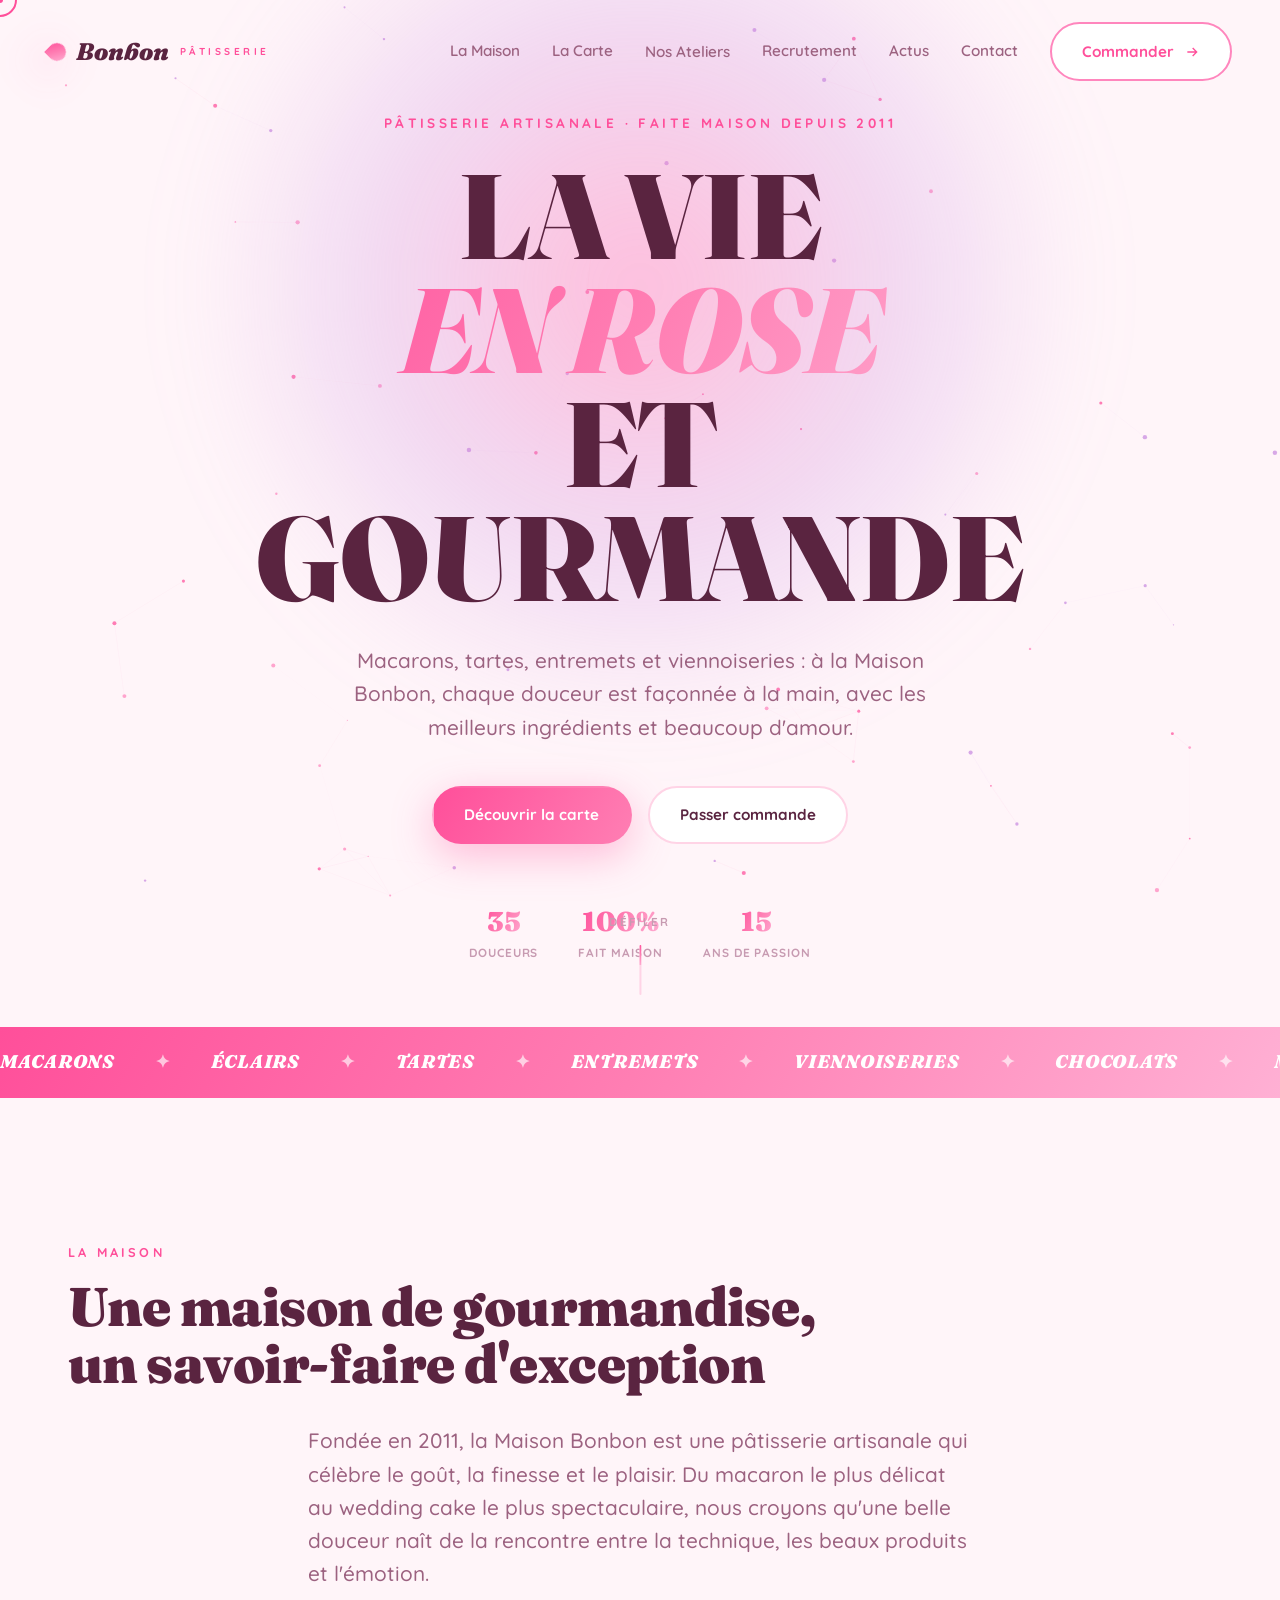
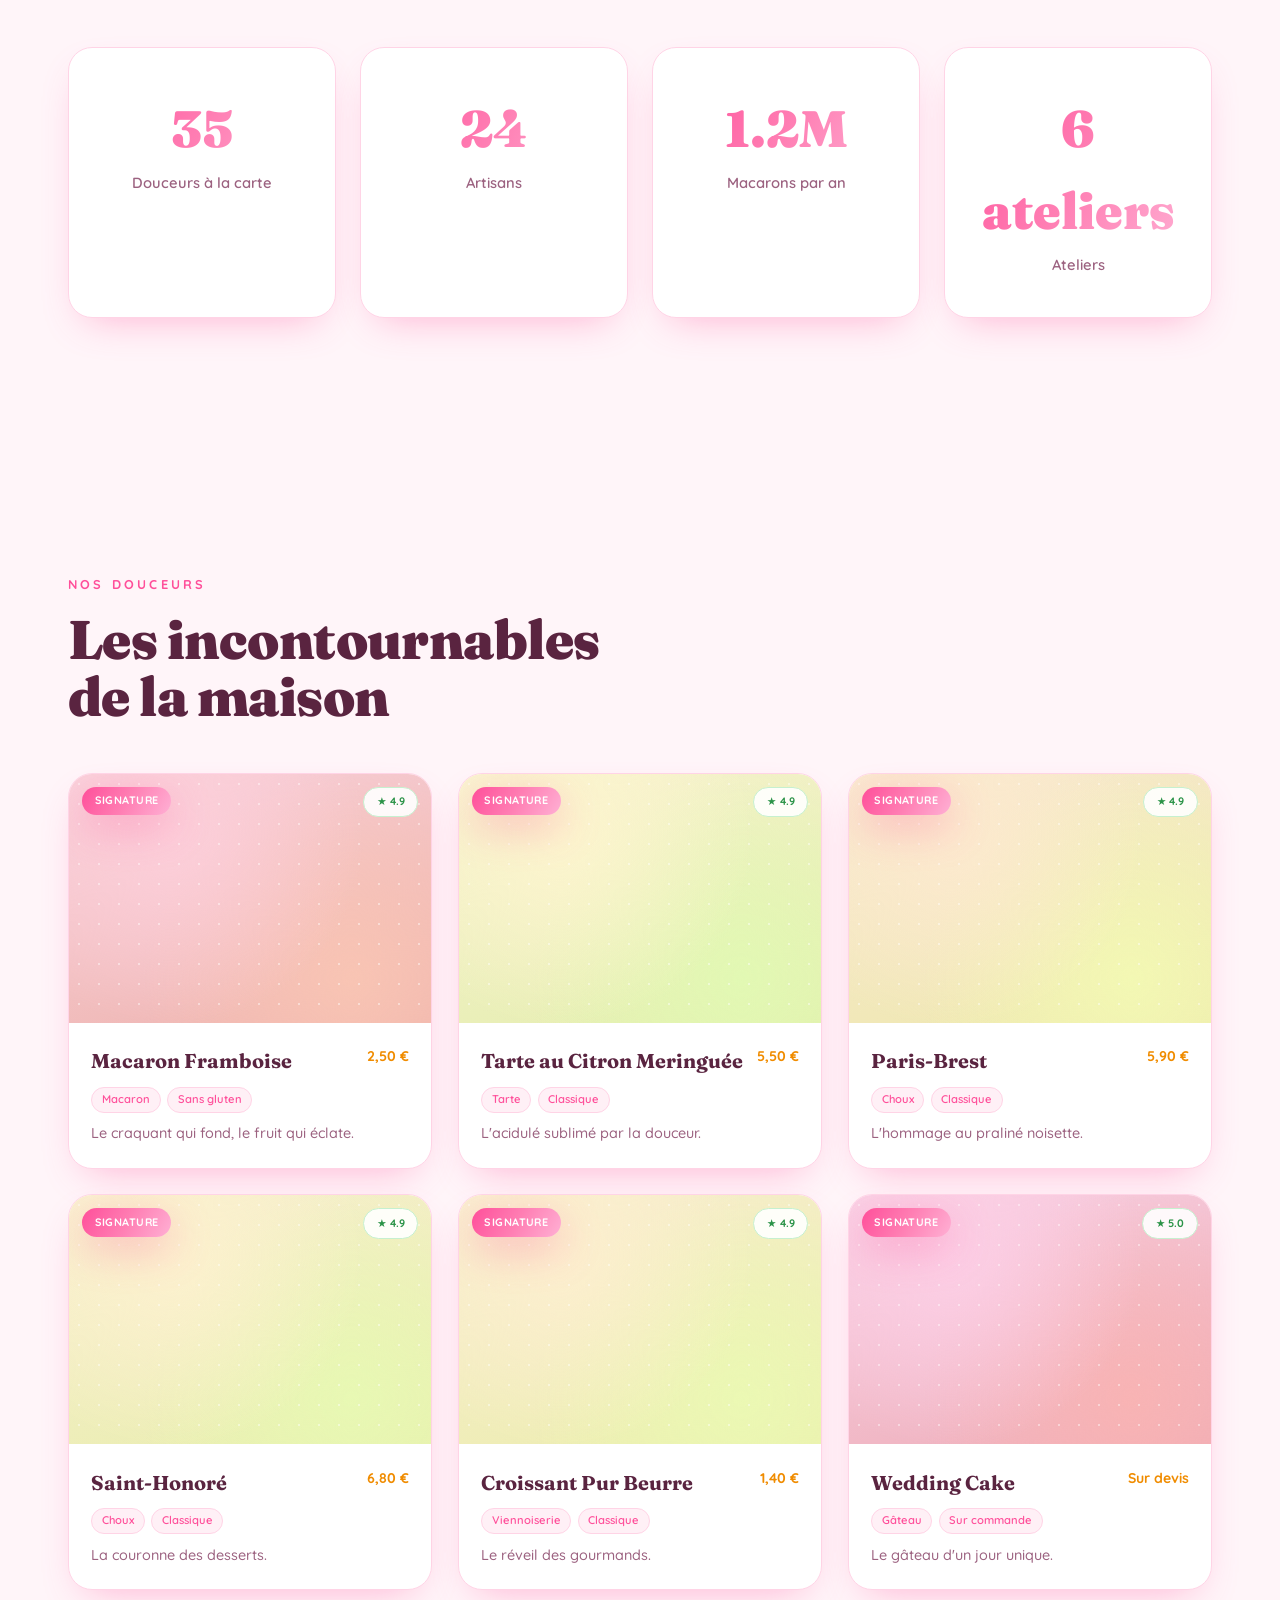
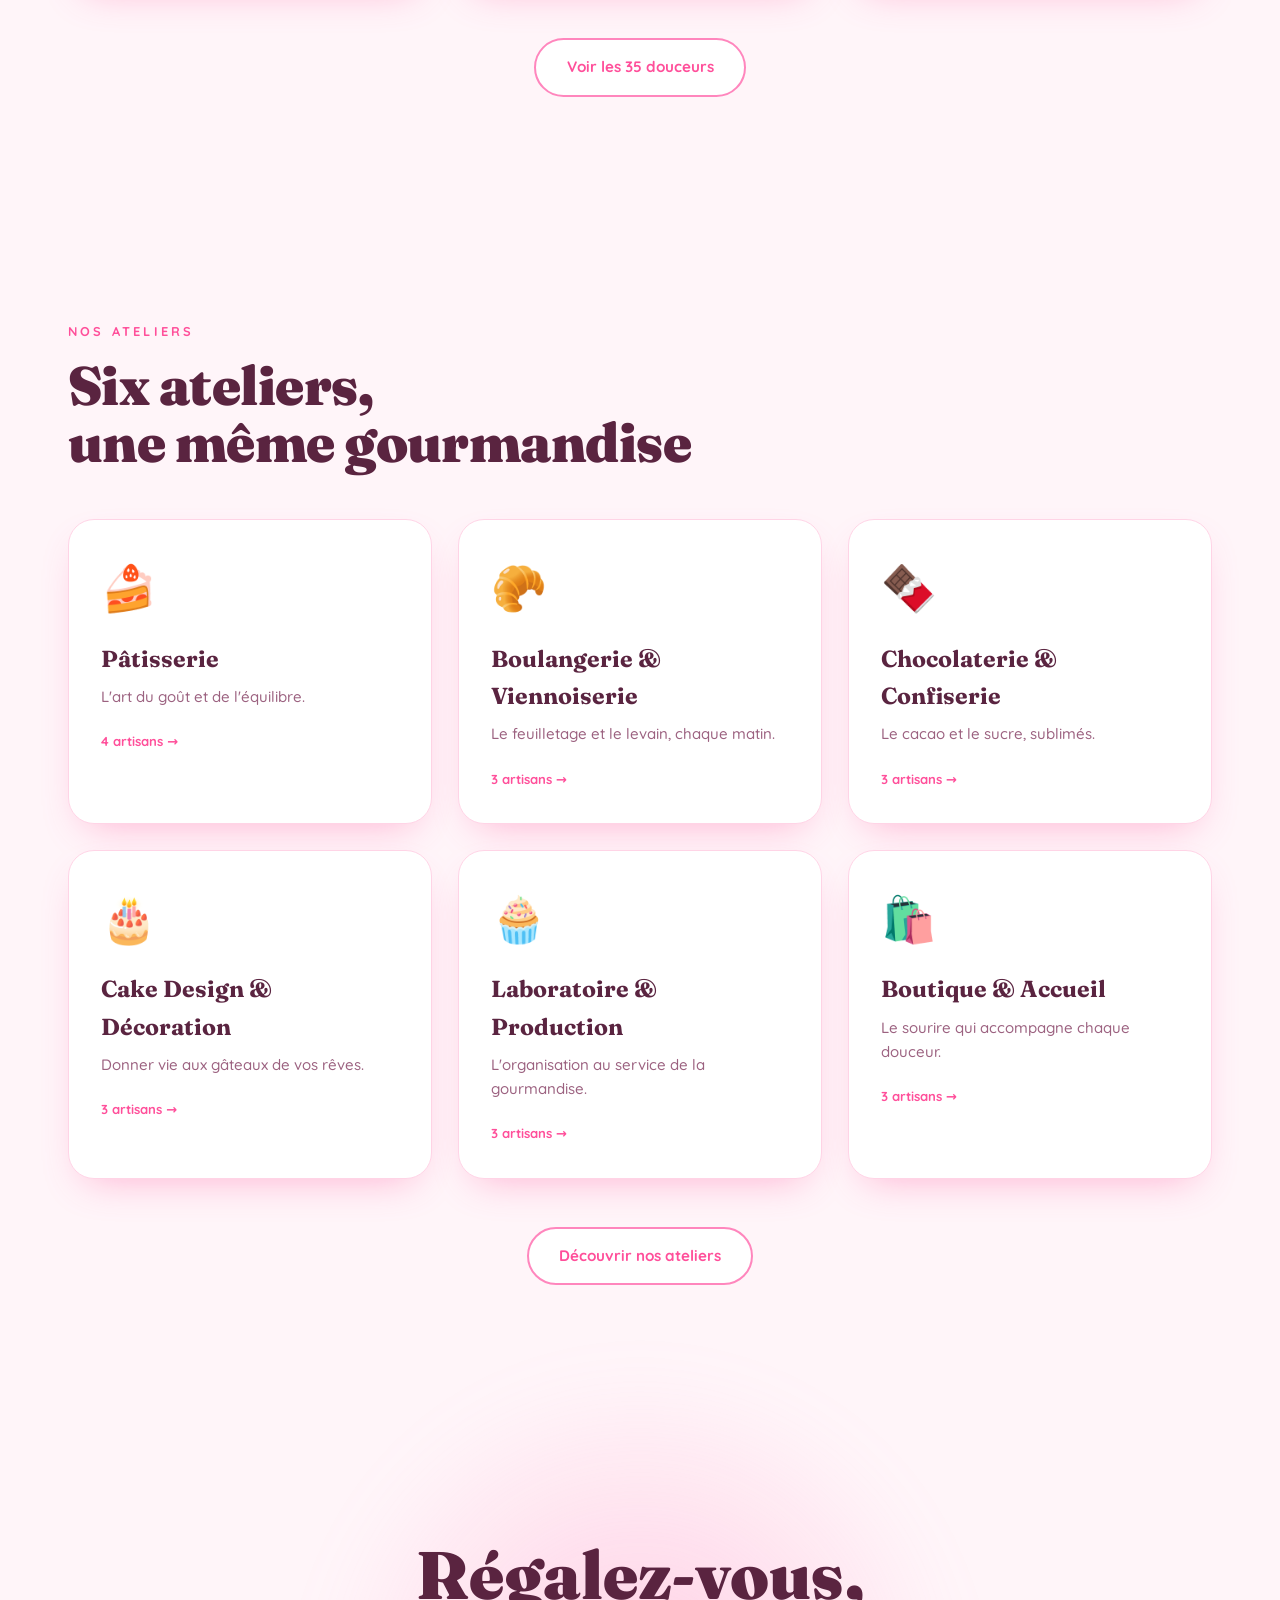
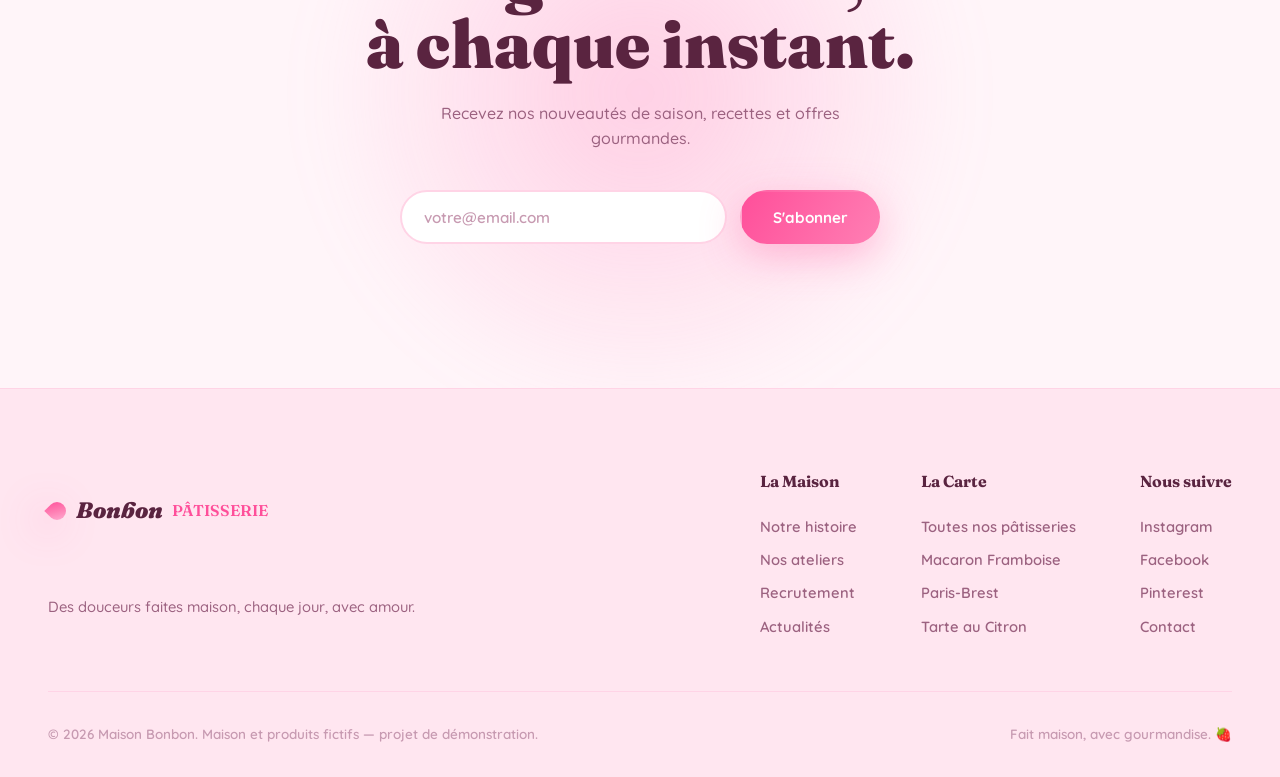
==== commit 2ba22759: "refonte: DA rose bonbon sur le thème pâtisserie (Maison Bonbon) - Nouvelle direction artistique rose" ====
--- a/index.html
+++ b/index.html
@@ -3,12 +3,11 @@
 <head>
   <meta charset="UTF-8" />
   <meta name="viewport" content="width=device-width, initial-scale=1.0" />
-  <meta name="description" content="Aetherion Studios — Studio de jeux vidéo créateur d'univers immersifs. Découvrez nos 35 jeux, nos équipes et rejoignez l'aventure." />
-  <meta name="theme-color" content="#06010f" />
-  <title>Aetherion Studios — Nous créons des mondes</title>
+  <meta name="description" content="Maison Bonbon — Pâtisserie artisanale. Macarons, tartes, entremets et viennoiseries faits maison chaque jour. Découvrez nos 35 douceurs." />
+  <meta name="theme-color" content="#ff4f9a" />
+  <title>Maison Bonbon — Pâtisserie artisanale</title>
   <link rel="preconnect" href="https://fonts.googleapis.com" />
   <link rel="preconnect" href="https://fonts.gstatic.com" crossorigin />
-  <link href="https://fonts.googleapis.com/css2?family=Orbitron:wght@500;700;900&family=Sora:wght@300;400;500;600;700&display=swap" rel="stylesheet" />
   <link rel="stylesheet" href="styles/main.css" />
   <link rel="stylesheet" href="styles/pages.css" />
 </head>
@@ -18,19 +17,19 @@
     <section class="hero" id="hero">
       <div class="hero__glow"></div>
       <div class="hero__content">
-        <p class="hero__eyebrow reveal">Studio de jeux vidéo · depuis 2011 · 35 jeux</p>
+        <p class="hero__eyebrow reveal">Pâtisserie artisanale · faite maison depuis 2011</p>
         <h1 class="hero__title">
-          <span class="reveal" style="--d:.05s">NOUS CRÉONS</span>
-          <span class="reveal hero__title--accent" style="--d:.15s" data-glitch="DES MONDES">DES MONDES</span>
-          <span class="reveal" style="--d:.25s">INOUBLIABLES</span>
+          <span class="reveal" style="--d:.05s">LA VIE</span>
+          <span class="reveal hero__title--accent" style="--d:.15s" data-glitch="EN ROSE">EN ROSE</span>
+          <span class="reveal" style="--d:.25s">ET GOURMANDE</span>
         </h1>
         <p class="hero__sub reveal" style="--d:.4s">
-          Aetherion Studios réunit programmeurs, artistes, game designers et producteurs
-          autour d'une même obsession : créer des expériences de jeu qui marquent.
+          Macarons, tartes, entremets et viennoiseries : à la Maison Bonbon, chaque douceur
+          est façonnée à la main, avec les meilleurs ingrédients et beaucoup d'amour.
         </p>
         <div class="hero__actions reveal" style="--d:.55s">
-          <a href="games.html" class="btn btn--primary" data-cursor data-magnetic><span>Découvrir nos jeux</span></a>
-          <a href="careers.html" class="btn btn--play" data-cursor data-magnetic>Rejoindre le studio</a>
+          <a href="games.html" class="btn btn--primary" data-cursor data-magnetic><span>Découvrir la carte</span></a>
+          <a href="contact.html" class="btn btn--play" data-cursor data-magnetic>Passer commande</a>
         </div>
       </div>
       <div class="hero__scroll">
@@ -38,62 +37,63 @@
         <div class="hero__scroll-line"><i></i></div>
       </div>
       <div class="hero__badges reveal" style="--d:.7s">
-        <div class="badge"><strong>35</strong><span>Jeux publiés</span></div>
-        <div class="badge"><strong>240</strong><span>Talents</span></div>
-        <div class="badge"><strong>12</strong><span>Prix 2026</span></div>
+        <div class="badge"><strong>35</strong><span>Douceurs</span></div>
+        <div class="badge"><strong>100%</strong><span>Fait maison</span></div>
+        <div class="badge"><strong>15</strong><span>Ans de passion</span></div>
       </div>
     </section>
 
     <!-- MARQUEE -->
     <div class="marquee" aria-hidden="true">
       <div class="marquee__track">
-        <span>OPEN WORLD</span><span>✦</span><span>RPG</span><span>✦</span><span>FPS</span><span>✦</span>
-        <span>STRATÉGIE</span><span>✦</span><span>HORREUR</span><span>✦</span><span>AVENTURE</span><span>✦</span>
-        <span>OPEN WORLD</span><span>✦</span><span>RPG</span><span>✦</span><span>FPS</span><span>✦</span>
-        <span>STRATÉGIE</span><span>✦</span><span>HORREUR</span><span>✦</span><span>AVENTURE</span><span>✦</span>
+        <span>MACARONS</span><span>✦</span><span>ÉCLAIRS</span><span>✦</span><span>TARTES</span><span>✦</span>
+        <span>ENTREMETS</span><span>✦</span><span>VIENNOISERIES</span><span>✦</span><span>CHOCOLATS</span><span>✦</span>
+        <span>MACARONS</span><span>✦</span><span>ÉCLAIRS</span><span>✦</span><span>TARTES</span><span>✦</span>
+        <span>ENTREMETS</span><span>✦</span><span>VIENNOISERIES</span><span>✦</span><span>CHOCOLATS</span><span>✦</span>
       </div>
     </div>
 
     <!-- ABOUT -->
     <section class="about" id="about">
       <div class="section-head">
-        <p class="section-head__tag reveal">Le studio</p>
-        <h2 class="section-head__title reveal" style="--d:.1s">Un collectif de créateurs,<br>une infinité d'univers</h2>
+        <p class="section-head__tag reveal">La maison</p>
+        <h2 class="section-head__title reveal" style="--d:.1s">Une maison de gourmandise,<br>un savoir-faire d'exception</h2>
       </div>
       <p class="about__lead reveal" style="--d:.2s">
-        Fondé en 2011, Aetherion Studios est un studio indépendant qui conçoit des jeux
-        sur tous les genres et toutes les plateformes. De l'action-RPG au puzzle minimaliste,
-        nous croyons qu'un grand jeu naît de la rencontre entre la technique, l'art et le sens.
+        Fondée en 2011, la Maison Bonbon est une pâtisserie artisanale qui célèbre le goût,
+        la finesse et le plaisir. Du macaron le plus délicat au wedding cake le plus spectaculaire,
+        nous croyons qu'une belle douceur naît de la rencontre entre la technique, les beaux
+        produits et l'émotion.
       </p>
       <div class="stats__grid" style="max-width:1240px;margin:3.5rem auto 0;padding:0 clamp(1.2rem,5vw,3rem);">
-        <div class="stat reveal" data-cursor><span class="stat__num" data-count="35">0</span><span class="stat__label">Jeux publiés</span></div>
-        <div class="stat reveal" style="--d:.1s" data-cursor><span class="stat__num" data-count="240" data-suffix="+">0</span><span class="stat__label">Collaborateurs</span></div>
-        <div class="stat reveal" style="--d:.2s" data-cursor><span class="stat__num" data-count="48000000">0</span><span class="stat__label">Joueurs</span></div>
-        <div class="stat reveal" style="--d:.3s" data-cursor><span class="stat__num" data-count="12" data-suffix=" prix">0</span><span class="stat__label">Récompenses 2026</span></div>
+        <div class="stat reveal" data-cursor><span class="stat__num" data-count="35">0</span><span class="stat__label">Douceurs à la carte</span></div>
+        <div class="stat reveal" style="--d:.1s" data-cursor><span class="stat__num" data-count="24" data-suffix="">0</span><span class="stat__label">Artisans</span></div>
+        <div class="stat reveal" style="--d:.2s" data-cursor><span class="stat__num" data-count="1200000">0</span><span class="stat__label">Macarons par an</span></div>
+        <div class="stat reveal" style="--d:.3s" data-cursor><span class="stat__num" data-count="6" data-suffix=" ateliers">0</span><span class="stat__label">Ateliers</span></div>
       </div>
     </section>
 
-    <!-- FEATURED GAMES -->
+    <!-- FEATURED -->
     <section class="home-games">
       <div class="section-head">
-        <p class="section-head__tag reveal">Nos jeux</p>
-        <h2 class="section-head__title reveal" style="--d:.1s">Les incontournables<br>du catalogue</h2>
+        <p class="section-head__tag reveal">Nos douceurs</p>
+        <h2 class="section-head__title reveal" style="--d:.1s">Les incontournables<br>de la maison</h2>
       </div>
       <div class="home-games__grid" id="homeGames"></div>
       <div class="center-cta reveal">
-        <a href="games.html" class="btn btn--ghost" data-cursor data-magnetic><span>Voir les 35 jeux</span></a>
+        <a href="games.html" class="btn btn--ghost" data-cursor data-magnetic><span>Voir les 35 douceurs</span></a>
       </div>
     </section>
 
-    <!-- SECTORS -->
+    <!-- ATELIERS -->
     <section class="home-sectors">
       <div class="section-head">
-        <p class="section-head__tag reveal">Nos métiers</p>
-        <h2 class="section-head__title reveal" style="--d:.1s">Six secteurs,<br>une même passion</h2>
+        <p class="section-head__tag reveal">Nos ateliers</p>
+        <h2 class="section-head__title reveal" style="--d:.1s">Six ateliers,<br>une même gourmandise</h2>
       </div>
       <div class="home-sectors__grid" id="homeSectors"></div>
       <div class="center-cta reveal">
-        <a href="teams.html" class="btn btn--ghost" data-cursor data-magnetic><span>Découvrir les équipes</span></a>
+        <a href="teams.html" class="btn btn--ghost" data-cursor data-magnetic><span>Découvrir nos ateliers</span></a>
       </div>
     </section>
 
@@ -101,8 +101,8 @@
     <section class="cta" id="cta">
       <div class="cta__glow"></div>
       <div class="cta__inner reveal">
-        <h2 class="cta__title">Construisons l'avenir<br>du jeu, ensemble.</h2>
-        <p class="cta__sub">Recevez nos annonces, sorties et coulisses de développement.</p>
+        <h2 class="cta__title">Régalez-vous,<br>à chaque instant.</h2>
+        <p class="cta__sub">Recevez nos nouveautés de saison, recettes et offres gourmandes.</p>
         <form class="cta__form" id="ctaForm">
           <input type="email" placeholder="votre@email.com" aria-label="Adresse email" required />
           <button type="submit" class="btn btn--primary" data-cursor data-magnetic><span>S'abonner</span></button>
--- a/styles/main.css
+++ b/styles/main.css
@@ -1,161 +1,133 @@
 /* ============================================
-   AETHERION — Site vitrine RPG next-gen
+   MAISON BONBON — Pâtisserie · DA rose bonbon
    ============================================ */
+@import url('https://fonts.googleapis.com/css2?family=Fraunces:ital,opsz,wght@0,9..144,400;0,9..144,600;0,9..144,900;1,9..144,500&family=Quicksand:wght@400;500;600;700&display=swap');
 
 :root {
-  --bg: #06010f;
-  --bg-soft: #0d0420;
-  --surface: rgba(255, 255, 255, 0.03);
-  --surface-2: rgba(255, 255, 255, 0.06);
-  --line: rgba(255, 255, 255, 0.08);
-  --text: #f3eefb;
-  --text-dim: #a99fc4;
-  --text-faint: #6b6188;
-  --accent: #a855f7;
-  --accent-2: #38bdf8;
-  --accent-3: #f472b6;
-  --gradient: linear-gradient(120deg, #a855f7 0%, #38bdf8 50%, #f472b6 100%);
-  --glow: 0 0 60px rgba(168, 85, 247, 0.45);
-  --font-display: "Orbitron", sans-serif;
-  --font-body: "Sora", system-ui, sans-serif;
+  --bg: #fff5f9;
+  --bg-soft: #ffe6f0;
+  --surface: #ffffff;
+  --surface-2: #fff0f6;
+  --line: #ffd4e6;
+  --text: #5a2440;
+  --text-dim: #9c6280;
+  --text-faint: #c79ab1;
+  --accent: #ff4f9a;
+  --accent-2: #ff86bd;
+  --accent-3: #c98be0;
+  --cream: #fff9e8;
+  --choco: #7a4a36;
+  --pistachio: #a8d59b;
+  --gradient: linear-gradient(120deg, #ff4f9a 0%, #ff7eb3 50%, #ffb0d4 100%);
+  --glow: 0 12px 40px rgba(255, 79, 154, 0.35);
+  --shadow-soft: 0 16px 40px -18px rgba(255, 79, 154, 0.45);
+  --font-display: "Fraunces", Georgia, serif;
+  --font-body: "Quicksand", system-ui, sans-serif;
   --ease: cubic-bezier(0.16, 1, 0.3, 1);
   --maxw: 1240px;
 }
 
 * { margin: 0; padding: 0; box-sizing: border-box; }
-
 html { scroll-behavior: smooth; }
-
 body {
   font-family: var(--font-body);
   background: var(--bg);
   color: var(--text);
   overflow-x: hidden;
   line-height: 1.6;
+  font-weight: 500;
   -webkit-font-smoothing: antialiased;
   cursor: none;
 }
-
 @media (hover: none) { body { cursor: auto; } }
-
 a { color: inherit; text-decoration: none; }
 img { max-width: 100%; display: block; }
 ::selection { background: var(--accent); color: #fff; }
 
-/* ---------- Scrollbar ---------- */
 ::-webkit-scrollbar { width: 10px; }
-::-webkit-scrollbar-track { background: var(--bg); }
-::-webkit-scrollbar-thumb { background: var(--accent); border-radius: 10px; border: 3px solid var(--bg); }
-
-/* ============================================
-   LOADER
-   ============================================ */
+::-webkit-scrollbar-track { background: var(--bg-soft); }
+::-webkit-scrollbar-thumb { background: var(--accent-2); border-radius: 10px; border: 3px solid var(--bg-soft); }
+
+/* ---------- LOADER ---------- */
 .loader {
-  position: fixed; inset: 0; z-index: 9999;
-  background: var(--bg);
-  display: flex; flex-direction: column; align-items: center; justify-content: center;
-  gap: 1.5rem;
+  position: fixed; inset: 0; z-index: 9999; background: var(--bg);
+  display: flex; flex-direction: column; align-items: center; justify-content: center; gap: 1.5rem;
   transition: opacity .8s var(--ease), visibility .8s;
 }
 .loader.is-done { opacity: 0; visibility: hidden; }
 .loader__logo {
-  font-family: var(--font-display); font-weight: 900; font-size: clamp(1.8rem, 6vw, 3.2rem);
-  letter-spacing: .35em; padding-left: .35em;
+  font-family: var(--font-display); font-weight: 900; font-style: italic; font-size: clamp(2rem, 7vw, 3.4rem);
+  letter-spacing: .02em;
   background: var(--gradient); -webkit-background-clip: text; background-clip: text; color: transparent;
   animation: pulse 1.6s ease-in-out infinite;
 }
-.loader__bar { width: min(280px, 60vw); height: 3px; background: var(--surface-2); border-radius: 99px; overflow: hidden; }
+.loader__bar { width: min(280px, 60vw); height: 6px; background: var(--bg-soft); border-radius: 99px; overflow: hidden; }
 .loader__bar span { display: block; height: 100%; width: 0; background: var(--gradient); border-radius: 99px; }
-.loader__pct { font-family: var(--font-display); font-size: .8rem; color: var(--text-dim); letter-spacing: .2em; }
-@keyframes pulse { 0%,100% { opacity: 1; } 50% { opacity: .5; } }
-
-/* ============================================
-   CURSOR
-   ============================================ */
-.cursor, .cursor-dot { position: fixed; top: 0; left: 0; pointer-events: none; z-index: 9998; border-radius: 50%; mix-blend-mode: difference; }
+.loader__pct { font-family: var(--font-display); font-size: .85rem; color: var(--text-dim); letter-spacing: .15em; }
+@keyframes pulse { 0%,100% { opacity: 1; transform: scale(1);} 50% { opacity: .6; transform: scale(.97);} }
+
+/* ---------- CURSOR ---------- */
+.cursor, .cursor-dot { position: fixed; top: 0; left: 0; pointer-events: none; z-index: 9998; border-radius: 50%; }
 .cursor {
-  width: 36px; height: 36px; border: 1.5px solid #fff;
-  transform: translate(-50%, -50%);
+  width: 34px; height: 34px; border: 2px solid var(--accent); transform: translate(-50%, -50%);
   transition: width .25s var(--ease), height .25s var(--ease), background .25s, opacity .3s;
 }
-.cursor-dot { width: 5px; height: 5px; background: #fff; transform: translate(-50%, -50%); }
-.cursor.is-hover { width: 64px; height: 64px; background: rgba(255,255,255,.1); }
+.cursor-dot { width: 6px; height: 6px; background: var(--accent); transform: translate(-50%, -50%); }
+.cursor.is-hover { width: 60px; height: 60px; background: rgba(255, 79, 154, .14); border-color: var(--accent-2); }
 @media (hover: none) { .cursor, .cursor-dot { display: none; } }
 
-/* ============================================
-   BG CANVAS + scroll progress
-   ============================================ */
-.bg-canvas { position: fixed; inset: 0; z-index: 0; pointer-events: none; }
-.scroll-progress {
-  position: fixed; top: 0; left: 0; height: 3px; width: 0%; z-index: 9997;
-  background: var(--gradient); box-shadow: 0 0 12px var(--accent);
-}
-
-/* ============================================
-   NAV
-   ============================================ */
+/* ---------- BG + progress ---------- */
+.bg-canvas { position: fixed; inset: 0; z-index: 0; pointer-events: none; opacity: .8; }
+.scroll-progress { position: fixed; top: 0; left: 0; height: 4px; width: 0%; z-index: 9997; background: var(--gradient); box-shadow: 0 0 12px var(--accent-2); }
+
+/* ---------- NAV ---------- */
 .nav {
   position: fixed; top: 0; left: 0; right: 0; z-index: 100;
   display: flex; align-items: center; gap: 2rem;
   padding: 1.4rem clamp(1.2rem, 4vw, 3rem);
-  transition: background .4s var(--ease), padding .4s var(--ease), backdrop-filter .4s;
+  transition: background .4s var(--ease), padding .4s var(--ease), box-shadow .4s, backdrop-filter .4s;
 }
 .nav.is-scrolled {
-  background: rgba(6, 1, 15, 0.7);
-  backdrop-filter: blur(14px);
-  padding-top: .9rem; padding-bottom: .9rem;
-  border-bottom: 1px solid var(--line);
+  background: rgba(255, 245, 249, 0.82); backdrop-filter: blur(14px);
+  padding-top: .85rem; padding-bottom: .85rem;
+  box-shadow: 0 6px 30px -18px rgba(255, 79, 154, .6); border-bottom: 1px solid var(--line);
 }
 .nav__brand {
-  font-family: var(--font-display); font-weight: 900; font-size: 1.15rem;
-  letter-spacing: .25em; padding-left: .25em; display: flex; align-items: center; gap: .7rem;
-  margin-right: auto;
-}
-.nav__mark {
-  width: 16px; height: 16px; background: var(--gradient); border-radius: 4px;
-  box-shadow: var(--glow); transform: rotate(45deg);
-}
+  font-family: var(--font-display); font-weight: 900; font-style: italic; font-size: 1.5rem;
+  display: flex; align-items: center; gap: .6rem; margin-right: auto; color: var(--text);
+}
+.nav__mark { width: 18px; height: 18px; background: var(--gradient); border-radius: 50% 50% 50% 0; box-shadow: var(--glow); transform: rotate(45deg); }
 .nav__links { display: flex; gap: 2rem; }
-.nav__links a { font-size: .92rem; color: var(--text-dim); position: relative; transition: color .3s; }
-.nav__links a::after {
-  content: ""; position: absolute; left: 0; bottom: -6px; width: 0; height: 2px;
-  background: var(--gradient); transition: width .35s var(--ease);
-}
-.nav__links a:hover { color: var(--text); }
+.nav__links a { font-size: .95rem; font-weight: 600; color: var(--text-dim); position: relative; transition: color .3s; }
+.nav__links a::after { content: ""; position: absolute; left: 0; bottom: -6px; width: 0; height: 2px; background: var(--gradient); border-radius: 2px; transition: width .35s var(--ease); }
+.nav__links a:hover { color: var(--accent); }
 .nav__links a:hover::after { width: 100%; }
 .nav__burger { display: none; background: none; border: 0; flex-direction: column; gap: 5px; cursor: pointer; }
-.nav__burger span { width: 26px; height: 2px; background: var(--text); transition: .3s var(--ease); }
+.nav__burger span { width: 26px; height: 2.5px; background: var(--accent); border-radius: 2px; transition: .3s var(--ease); }
 .nav.is-open .nav__burger span:nth-child(1) { transform: translateY(7px) rotate(45deg); }
 .nav.is-open .nav__burger span:nth-child(2) { opacity: 0; }
 .nav.is-open .nav__burger span:nth-child(3) { transform: translateY(-7px) rotate(-45deg); }
 
-/* ============================================
-   BUTTONS
-   ============================================ */
+/* ---------- BUTTONS ---------- */
 .btn {
   position: relative; display: inline-flex; align-items: center; gap: .6rem;
-  font-family: var(--font-body); font-weight: 600; font-size: .95rem;
-  padding: .95rem 1.8rem; border-radius: 99px; border: 1px solid transparent;
-  transition: transform .3s var(--ease), box-shadow .3s, background .3s, color .3s;
+  font-family: var(--font-body); font-weight: 700; font-size: .95rem;
+  padding: .95rem 1.9rem; border-radius: 99px; border: 2px solid transparent;
+  transition: transform .3s var(--ease), box-shadow .3s, background .3s, color .3s, border-color .3s;
   white-space: nowrap; overflow: hidden;
 }
 .btn--primary { color: #fff; background: var(--gradient); background-size: 200% 200%; box-shadow: var(--glow); animation: shift 6s ease infinite; }
-.btn--primary:hover { box-shadow: 0 0 80px rgba(168,85,247,.7); transform: translateY(-2px); }
+.btn--primary:hover { box-shadow: 0 16px 50px rgba(255,79,154,.55); transform: translateY(-2px); }
 @keyframes shift { 0%,100% { background-position: 0% 50%; } 50% { background-position: 100% 50%; } }
-.btn--ghost { color: var(--text); border-color: var(--line); background: var(--surface); }
+.btn--ghost { color: var(--accent); border-color: var(--accent-2); background: var(--surface); }
 .btn--ghost:hover { background: var(--surface-2); border-color: var(--accent); }
 .btn--play { color: var(--text); background: var(--surface); border-color: var(--line); }
-.btn--play:hover { background: var(--surface-2); transform: translateY(-2px); }
-.btn__play-icon {
-  width: 28px; height: 28px; border-radius: 50%; background: var(--gradient);
-  display: grid; place-items: center; font-size: .6rem; color: #fff; padding-left: 2px;
-}
+.btn--play:hover { background: var(--surface-2); border-color: var(--accent-2); transform: translateY(-2px); }
+.btn__play-icon { width: 28px; height: 28px; border-radius: 50%; background: var(--gradient); display: grid; place-items: center; font-size: .7rem; color: #fff; padding-left: 1px; }
 .nav__cta svg { transition: transform .3s var(--ease); }
 .nav__cta:hover svg { transform: translateX(4px); }
 
-/* ============================================
-   REVEAL ANIMATION
-   ============================================ */
+/* ---------- REVEAL ---------- */
 .reveal { opacity: 0; transform: translateY(36px); transition: opacity .9s var(--ease) var(--d, 0s), transform .9s var(--ease) var(--d, 0s); }
 .reveal.is-in { opacity: 1; transform: none; }
 @media (prefers-reduced-motion: reduce) {
@@ -163,229 +135,103 @@
   *, *::before, *::after { animation-duration: .001s !important; }
 }
 
-/* ============================================
-   HERO
-   ============================================ */
+/* ---------- HERO ---------- */
 .hero {
   position: relative; z-index: 1; min-height: 100vh;
   display: flex; flex-direction: column; justify-content: center; align-items: center;
   text-align: center; padding: 7rem clamp(1.2rem, 5vw, 3rem) 4rem;
 }
 .hero__glow {
-  position: absolute; top: 30%; left: 50%; transform: translate(-50%, -50%);
-  width: min(900px, 90vw); height: min(900px, 90vw);
-  background: radial-gradient(circle, rgba(168,85,247,.28), rgba(56,189,248,.12) 40%, transparent 70%);
+  position: absolute; top: 28%; left: 50%; transform: translate(-50%, -50%);
+  width: min(900px, 92vw); height: min(900px, 92vw);
+  background: radial-gradient(circle, rgba(255,134,189,.5), rgba(201,139,224,.25) 42%, transparent 70%);
   filter: blur(40px); z-index: -1; animation: float 8s ease-in-out infinite;
 }
-@keyframes float { 0%,100% { transform: translate(-50%,-50%) scale(1); } 50% { transform: translate(-50%,-55%) scale(1.08); } }
-.hero__content { max-width: 860px; }
-.hero__eyebrow {
-  font-family: var(--font-display); font-size: .78rem; letter-spacing: .35em;
-  color: var(--accent-2); margin-bottom: 1.8rem; text-transform: uppercase;
-}
-.hero__title {
-  font-family: var(--font-display); font-weight: 900;
-  font-size: clamp(2.8rem, 11vw, 8rem); line-height: .92; letter-spacing: -.01em;
-}
+@keyframes float { 0%,100% { transform: translate(-50%,-50%) scale(1);} 50% { transform: translate(-50%,-55%) scale(1.08);} }
+.hero__content { max-width: 880px; }
+.hero__eyebrow { font-family: var(--font-body); font-weight: 700; font-size: .85rem; letter-spacing: .25em; color: var(--accent); margin-bottom: 1.6rem; text-transform: uppercase; }
+.hero__title { font-family: var(--font-display); font-weight: 900; font-size: clamp(2.8rem, 10vw, 7.5rem); line-height: .95; letter-spacing: -.01em; }
 .hero__title span { display: block; }
-.hero__title--accent { background: var(--gradient); -webkit-background-clip: text; background-clip: text; color: transparent; position: relative; }
-.hero__sub { font-size: clamp(1rem, 2.4vw, 1.3rem); color: var(--text-dim); max-width: 600px; margin: 2rem auto 0; }
+.hero__title--accent { font-style: italic; background: var(--gradient); -webkit-background-clip: text; background-clip: text; color: transparent; }
+.hero__sub { font-size: clamp(1.05rem, 2.4vw, 1.3rem); color: var(--text-dim); max-width: 620px; margin: 1.8rem auto 0; }
 .hero__actions { display: flex; gap: 1rem; justify-content: center; margin-top: 2.6rem; flex-wrap: wrap; }
-.hero__scroll {
-  position: absolute; bottom: 2rem; left: 50%; transform: translateX(-50%);
-  display: flex; flex-direction: column; align-items: center; gap: .8rem;
-  font-size: .7rem; letter-spacing: .25em; color: var(--text-faint); text-transform: uppercase;
-}
-.hero__scroll-line { width: 1px; height: 50px; background: var(--line); position: relative; overflow: hidden; }
+.hero__scroll { position: absolute; bottom: 2rem; left: 50%; transform: translateX(-50%); display: flex; flex-direction: column; align-items: center; gap: .8rem; font-size: .72rem; letter-spacing: .2em; color: var(--text-faint); text-transform: uppercase; font-weight: 700; }
+.hero__scroll-line { width: 2px; height: 50px; background: var(--line); position: relative; overflow: hidden; border-radius: 2px; }
 .hero__scroll-line i { position: absolute; top: 0; left: 0; width: 100%; height: 40%; background: var(--gradient); animation: scrolldot 2s var(--ease) infinite; }
-@keyframes scrolldot { 0% { transform: translateY(-100%); } 100% { transform: translateY(250%); } }
+@keyframes scrolldot { 0% { transform: translateY(-100%);} 100% { transform: translateY(250%);} }
 .hero__badges { display: flex; gap: 2.5rem; margin-top: 3.5rem; }
 .badge { display: flex; flex-direction: column; align-items: center; }
-.badge strong { font-family: var(--font-display); font-size: 1.6rem; background: var(--gradient); -webkit-background-clip: text; background-clip: text; color: transparent; }
-.badge span { font-size: .72rem; letter-spacing: .15em; color: var(--text-faint); text-transform: uppercase; }
-
-/* Glitch */
+.badge strong { font-family: var(--font-display); font-weight: 900; font-size: 1.7rem; background: var(--gradient); -webkit-background-clip: text; background-clip: text; color: transparent; }
+.badge span { font-size: .74rem; letter-spacing: .08em; color: var(--text-faint); text-transform: uppercase; font-weight: 700; }
+
+/* Glitch -> on garde une légère vibration sucrée */
 [data-glitch] { position: relative; }
-[data-glitch].glitching::before, [data-glitch].glitching::after {
-  content: attr(data-glitch); position: absolute; inset: 0;
-  -webkit-background-clip: text; background-clip: text;
-}
-[data-glitch].glitching::before { color: var(--accent-2); transform: translate(-3px, 0); clip-path: inset(0 0 55% 0); }
-[data-glitch].glitching::after { color: var(--accent-3); transform: translate(3px, 0); clip-path: inset(55% 0 0 0); }
-
-/* ============================================
-   MARQUEE
-   ============================================ */
-.marquee {
-  position: relative; z-index: 1; overflow: hidden; padding: 1.4rem 0;
-  border-top: 1px solid var(--line); border-bottom: 1px solid var(--line);
-  background: var(--bg-soft);
-}
+[data-glitch].glitching::before, [data-glitch].glitching::after { content: attr(data-glitch); position: absolute; inset: 0; -webkit-background-clip: text; background-clip: text; }
+[data-glitch].glitching::before { color: var(--accent-2); transform: translate(-2px, 1px); clip-path: inset(0 0 55% 0); }
+[data-glitch].glitching::after { color: var(--accent-3); transform: translate(2px, -1px); clip-path: inset(55% 0 0 0); }
+
+/* ---------- MARQUEE ---------- */
+.marquee { position: relative; z-index: 1; overflow: hidden; padding: 1.3rem 0; background: var(--gradient); }
 .marquee__track { display: flex; gap: 2.5rem; width: max-content; animation: scrollx 26s linear infinite; }
-.marquee__track span { font-family: var(--font-display); font-weight: 700; font-size: 1.1rem; letter-spacing: .2em; color: var(--text-dim); }
-.marquee__track span:nth-child(even) { color: var(--accent); }
+.marquee__track span { font-family: var(--font-display); font-weight: 900; font-style: italic; font-size: 1.15rem; letter-spacing: .04em; color: #fff; }
+.marquee__track span:nth-child(even) { color: rgba(255,255,255,.65); font-style: normal; }
 @keyframes scrollx { to { transform: translateX(-50%); } }
 
-/* ============================================
-   SECTION SHELL
-   ============================================ */
+/* ---------- SECTION ---------- */
 section { position: relative; z-index: 1; }
 .section-head { max-width: var(--maxw); margin: 0 auto; padding: 0 clamp(1.2rem, 5vw, 3rem); }
-.section-head__tag { font-family: var(--font-display); font-size: .78rem; letter-spacing: .3em; color: var(--accent-2); text-transform: uppercase; margin-bottom: 1rem; }
-.section-head__title { font-family: var(--font-display); font-weight: 700; font-size: clamp(1.8rem, 5vw, 3.4rem); line-height: 1.05; letter-spacing: -.01em; }
+.section-head__tag { font-family: var(--font-body); font-weight: 700; font-size: .8rem; letter-spacing: .25em; color: var(--accent); text-transform: uppercase; margin-bottom: 1rem; }
+.section-head__title { font-family: var(--font-display); font-weight: 900; font-size: clamp(1.9rem, 5vw, 3.4rem); line-height: 1.05; letter-spacing: -.01em; }
 
 .about, .games, .features, .stats { padding: clamp(5rem, 12vw, 9rem) 0; }
-.about__lead {
-  max-width: var(--maxw); margin: 2rem auto 0; padding: 0 clamp(1.2rem, 5vw, 3rem);
-  font-size: clamp(1.05rem, 2.2vw, 1.35rem); color: var(--text-dim); max-width: 760px;
-}
-
-/* feature cards */
+.about__lead { max-width: 760px; margin: 2rem auto 0; padding: 0 clamp(1.2rem, 5vw, 3rem); font-size: clamp(1.05rem, 2.2vw, 1.3rem); color: var(--text-dim); }
+
 .about__grid { max-width: var(--maxw); margin: 3.5rem auto 0; padding: 0 clamp(1.2rem, 5vw, 3rem); display: grid; grid-template-columns: repeat(3, 1fr); gap: 1.5rem; }
-.feature-card {
-  background: var(--surface); border: 1px solid var(--line); border-radius: 20px;
-  padding: 2.2rem; transition: transform .4s var(--ease), border-color .4s, background .4s;
-  transform-style: preserve-3d;
-}
-.feature-card:hover { border-color: var(--accent); background: var(--surface-2); }
-.feature-card__icon { font-size: 2.2rem; margin-bottom: 1.2rem; }
-.feature-card h3 { font-family: var(--font-display); font-weight: 700; font-size: 1.25rem; margin-bottom: .7rem; }
+.feature-card { background: var(--surface); border: 1px solid var(--line); border-radius: 24px; padding: 2.2rem; transition: transform .4s var(--ease), box-shadow .4s, border-color .4s; transform-style: preserve-3d; box-shadow: var(--shadow-soft); }
+.feature-card:hover { border-color: var(--accent-2); box-shadow: 0 22px 50px -18px rgba(255,79,154,.5); }
+.feature-card__icon { font-size: 2.4rem; margin-bottom: 1.2rem; }
+.feature-card h3 { font-family: var(--font-display); font-weight: 700; font-size: 1.3rem; margin-bottom: .6rem; }
 .feature-card p { color: var(--text-dim); font-size: .95rem; }
 
-/* ============================================
-   GAMES / WORLDS GRID
-   ============================================ */
-.games__grid {
-  max-width: var(--maxw); margin: 3.5rem auto 0; padding: 0 clamp(1.2rem, 5vw, 3rem);
-  display: grid; grid-template-columns: repeat(3, 1fr); grid-auto-rows: 240px; gap: 1.2rem;
-}
-.world-card {
-  position: relative; border-radius: 20px; overflow: hidden; border: 1px solid var(--line);
-  transition: transform .4s var(--ease); transform-style: preserve-3d;
-}
-.world-card--lg { grid-row: span 2; }
-.world-card--wide { grid-column: span 2; }
-.world-card__media {
-  position: absolute; inset: 0;
-  background:
-    radial-gradient(circle at 30% 20%, hsla(var(--hue), 90%, 60%, .55), transparent 55%),
-    radial-gradient(circle at 80% 90%, hsla(calc(var(--hue) + 40), 90%, 55%, .45), transparent 55%),
-    linear-gradient(160deg, hsl(var(--hue), 60%, 12%), #06010f 90%);
-  transition: transform .8s var(--ease), filter .5s;
-}
-.world-card:hover .world-card__media { transform: scale(1.12); filter: saturate(1.3); }
-.world-card::after { content: ""; position: absolute; inset: 0; background: linear-gradient(to top, rgba(6,1,15,.9), transparent 60%); }
-.world-card__body { position: absolute; left: 0; right: 0; bottom: 0; padding: 1.6rem; z-index: 2; }
-.world-card__num { font-family: var(--font-display); font-size: .75rem; letter-spacing: .25em; color: var(--accent-2); }
-.world-card__body h3 { font-family: var(--font-display); font-weight: 700; font-size: 1.4rem; margin: .4rem 0; }
-.world-card__body p { color: var(--text-dim); font-size: .9rem; opacity: 0; transform: translateY(10px); transition: .4s var(--ease); }
-.world-card:hover .world-card__body p { opacity: 1; transform: none; }
-
-/* ============================================
-   TRAILER
-   ============================================ */
-.trailer { padding: clamp(4rem, 10vw, 7rem) clamp(1.2rem, 5vw, 3rem); }
-.trailer__inner {
-  max-width: var(--maxw); margin: 0 auto; position: relative; min-height: 460px;
-  border-radius: 28px; overflow: hidden; border: 1px solid var(--line);
-  display: flex; align-items: flex-end; padding: 3rem;
-  background:
-    radial-gradient(circle at 70% 30%, rgba(168,85,247,.4), transparent 50%),
-    radial-gradient(circle at 20% 80%, rgba(56,189,248,.3), transparent 50%),
-    linear-gradient(160deg, #1a0b2e, #06010f);
-}
-.trailer__play {
-  position: absolute; top: 50%; left: 50%; transform: translate(-50%, -50%);
-  width: 92px; height: 92px; border-radius: 50%; background: rgba(255,255,255,.12);
-  backdrop-filter: blur(8px); border: 1px solid rgba(255,255,255,.25);
-  display: grid; place-items: center; font-size: 1.6rem; color: #fff; padding-left: 6px;
-  transition: transform .4s var(--ease), background .4s; cursor: none;
-}
-.trailer__play::before { content: ""; position: absolute; inset: -8px; border-radius: 50%; border: 1px solid rgba(255,255,255,.3); animation: ripple 2.4s ease-out infinite; }
-@keyframes ripple { 0% { transform: scale(1); opacity: .8; } 100% { transform: scale(1.6); opacity: 0; } }
-.trailer__play:hover { transform: translate(-50%, -50%) scale(1.1); background: var(--accent); }
-.trailer__meta { position: relative; z-index: 2; }
-.trailer__caption { color: var(--text-dim); margin-top: 1rem; font-size: .95rem; }
-
-/* ============================================
-   FEATURES LIST
-   ============================================ */
-.features__list { max-width: var(--maxw); margin: 3rem auto 0; padding: 0 clamp(1.2rem, 5vw, 3rem); }
-.feat-row {
-  display: grid; grid-template-columns: 100px 1fr 1.2fr; gap: 2rem; align-items: baseline;
-  padding: 2.2rem 0; border-top: 1px solid var(--line); transition: padding-left .4s var(--ease);
-}
-.feat-row:last-child { border-bottom: 1px solid var(--line); }
-.feat-row:hover { padding-left: 1.2rem; }
-.feat-row__num { font-family: var(--font-display); color: var(--accent); font-size: 1rem; letter-spacing: .1em; }
-.feat-row h3 { font-family: var(--font-display); font-weight: 700; font-size: clamp(1.2rem, 2.5vw, 1.7rem); transition: color .3s; }
-.feat-row:hover h3 { background: var(--gradient); -webkit-background-clip: text; background-clip: text; color: transparent; }
-.feat-row p { color: var(--text-dim); }
-
-/* ============================================
-   STATS
-   ============================================ */
-.stats__grid {
-  max-width: var(--maxw); margin: 0 auto; padding: 0 clamp(1.2rem, 5vw, 3rem);
-  display: grid; grid-template-columns: repeat(4, 1fr); gap: 1.5rem; text-align: center;
-}
-.stat { padding: 2.5rem 1rem; background: var(--surface); border: 1px solid var(--line); border-radius: 20px; transition: border-color .4s, background .4s; }
-.stat:hover { border-color: var(--accent); background: var(--surface-2); }
+/* ---------- STATS ---------- */
+.stats__grid { max-width: var(--maxw); margin: 0 auto; padding: 0 clamp(1.2rem, 5vw, 3rem); display: grid; grid-template-columns: repeat(4, 1fr); gap: 1.5rem; text-align: center; }
+.stat { padding: 2.5rem 1rem; background: var(--surface); border: 1px solid var(--line); border-radius: 24px; box-shadow: var(--shadow-soft); transition: transform .4s var(--ease), border-color .4s; }
+.stat:hover { border-color: var(--accent-2); transform: translateY(-4px); }
 .stat__num { display: block; font-family: var(--font-display); font-weight: 900; font-size: clamp(2rem, 5vw, 3.2rem); background: var(--gradient); -webkit-background-clip: text; background-clip: text; color: transparent; }
-.stat__label { color: var(--text-dim); font-size: .9rem; letter-spacing: .05em; }
-
-/* ============================================
-   CTA
-   ============================================ */
+.stat__label { color: var(--text-dim); font-size: .92rem; font-weight: 600; }
+
+/* ---------- CTA ---------- */
 .cta { padding: clamp(5rem, 12vw, 9rem) clamp(1.2rem, 5vw, 3rem); position: relative; text-align: center; }
-.cta__glow { position: absolute; top: 50%; left: 50%; transform: translate(-50%, -50%); width: 700px; height: 700px; max-width: 100%; background: radial-gradient(circle, rgba(168,85,247,.2), transparent 65%); filter: blur(30px); z-index: -1; }
+.cta__glow { position: absolute; top: 50%; left: 50%; transform: translate(-50%, -50%); width: 700px; height: 700px; max-width: 100%; background: radial-gradient(circle, rgba(255,134,189,.35), transparent 65%); filter: blur(30px); z-index: -1; }
 .cta__inner { max-width: 680px; margin: 0 auto; }
-.cta__title { font-family: var(--font-display); font-weight: 900; font-size: clamp(2.2rem, 7vw, 4.5rem); line-height: 1; }
-.cta__sub { color: var(--text-dim); margin: 1.5rem auto 0; max-width: 480px; }
-.cta__form { display: flex; gap: .8rem; margin-top: 2.5rem; max-width: 480px; margin-inline: auto; }
-.cta__form input {
-  flex: 1; padding: .95rem 1.4rem; border-radius: 99px; border: 1px solid var(--line);
-  background: var(--surface); color: var(--text); font-family: var(--font-body); font-size: .95rem; outline: none; transition: border-color .3s;
-}
+.cta__title { font-family: var(--font-display); font-weight: 900; font-size: clamp(2.2rem, 7vw, 4.2rem); line-height: 1.02; }
+.cta__sub { color: var(--text-dim); margin: 1.4rem auto 0; max-width: 480px; }
+.cta__form { display: flex; gap: .8rem; margin: 2.4rem auto 0; max-width: 480px; }
+.cta__form input { flex: 1; padding: .95rem 1.4rem; border-radius: 99px; border: 2px solid var(--line); background: var(--surface); color: var(--text); font-family: var(--font-body); font-weight: 600; font-size: .95rem; outline: none; transition: border-color .3s; }
 .cta__form input:focus { border-color: var(--accent); }
 .cta__form input::placeholder { color: var(--text-faint); }
-.cta__note { margin-top: 1.2rem; min-height: 1.4rem; color: var(--accent-2); font-size: .9rem; }
-
-/* ============================================
-   FOOTER
-   ============================================ */
+
+/* ---------- FOOTER ---------- */
 .footer { position: relative; z-index: 1; border-top: 1px solid var(--line); background: var(--bg-soft); padding: clamp(3rem, 7vw, 5rem) clamp(1.2rem, 5vw, 3rem) 2rem; }
 .footer__top { max-width: var(--maxw); margin: 0 auto; display: flex; justify-content: space-between; gap: 3rem; flex-wrap: wrap; }
-.footer__brand { font-family: var(--font-display); font-weight: 900; letter-spacing: .2em; display: flex; align-items: center; gap: .6rem; flex-wrap: wrap; }
-.footer__brand p { width: 100%; font-family: var(--font-body); font-weight: 400; letter-spacing: 0; color: var(--text-faint); margin-top: .6rem; }
+.footer__brand { font-family: var(--font-display); font-weight: 900; font-style: italic; font-size: 1.4rem; display: flex; align-items: center; gap: .6rem; flex-wrap: wrap; }
+.footer__brand em { font-style: normal; font-weight: 600; font-size: .7em; color: var(--accent); align-self: center; }
+.footer__brand p { width: 100%; font-family: var(--font-body); font-weight: 500; font-style: normal; font-size: .92rem; color: var(--text-dim); margin-top: .6rem; }
 .footer__cols { display: flex; gap: 4rem; flex-wrap: wrap; }
-.footer__cols h4 { font-family: var(--font-display); font-size: .85rem; letter-spacing: .15em; margin-bottom: 1rem; text-transform: uppercase; }
-.footer__cols a { display: block; color: var(--text-dim); font-size: .9rem; padding: .3rem 0; transition: color .3s, padding-left .3s; }
-.footer__cols a:hover { color: var(--text); padding-left: .4rem; }
-.footer__bottom { max-width: var(--maxw); margin: 3rem auto 0; padding-top: 2rem; border-top: 1px solid var(--line); display: flex; justify-content: space-between; gap: 1rem; flex-wrap: wrap; color: var(--text-faint); font-size: .82rem; }
-
-/* ============================================
-   RESPONSIVE
-   ============================================ */
+.footer__cols h4 { font-family: var(--font-display); font-size: 1rem; margin-bottom: 1rem; }
+.footer__cols a { display: block; color: var(--text-dim); font-size: .92rem; font-weight: 600; padding: .3rem 0; transition: color .3s, padding-left .3s; }
+.footer__cols a:hover { color: var(--accent); padding-left: .4rem; }
+.footer__bottom { max-width: var(--maxw); margin: 3rem auto 0; padding-top: 2rem; border-top: 1px solid var(--line); display: flex; justify-content: space-between; gap: 1rem; flex-wrap: wrap; color: var(--text-faint); font-size: .84rem; font-weight: 600; }
+
+/* ---------- RESPONSIVE ---------- */
 @media (max-width: 900px) {
   .nav__links, .nav__cta { display: none; }
   .nav__burger { display: flex; }
-  .nav.is-open .nav__links {
-    display: flex; flex-direction: column; gap: 1.5rem;
-    position: absolute; top: 100%; left: 0; right: 0; padding: 2rem;
-    background: rgba(6,1,15,.95); backdrop-filter: blur(14px); border-bottom: 1px solid var(--line);
-  }
+  .nav.is-open .nav__links { display: flex; flex-direction: column; gap: 1.5rem; position: absolute; top: 100%; left: 0; right: 0; padding: 2rem; background: rgba(255,245,249,.97); backdrop-filter: blur(14px); border-bottom: 1px solid var(--line); }
   .about__grid, .stats__grid { grid-template-columns: 1fr 1fr; }
-  .games__grid { grid-template-columns: 1fr 1fr; grid-auto-rows: 220px; }
-  .world-card--lg { grid-row: span 1; }
-  .world-card--wide { grid-column: span 2; }
-  .feat-row { grid-template-columns: 60px 1fr; }
-  .feat-row p { grid-column: 2; }
-  .trailer__meta { margin-top: 6rem; }
 }
 @media (max-width: 560px) {
-  .about__grid, .stats__grid, .games__grid { grid-template-columns: 1fr; }
-  .world-card--wide { grid-column: span 1; }
+  .about__grid, .stats__grid { grid-template-columns: 1fr; }
   .hero__badges { gap: 1.5rem; }
   .hero__actions { flex-direction: column; width: 100%; }
   .hero__actions .btn { justify-content: center; }
--- a/styles/pages.css
+++ b/styles/pages.css
@@ -1,316 +1,262 @@
 /* ============================================================
-   AETHERION STUDIOS — Styles des pages internes & composants
-   (complète styles/main.css)
+   MAISON BONBON — Styles des pages internes (DA rose bonbon)
+   complète styles/main.css
    ============================================================ */
 
 /* ---------- Nav: sous-marque + dropdown ---------- */
-.nav__brand-sub {
-  font-size: .6em; letter-spacing: .35em; color: var(--text-faint);
-  margin-left: .1em; align-self: center;
-}
-.nav__links a.is-active { color: var(--text); }
+.nav__brand-sub { font-family: var(--font-body); font-size: .42em; font-weight: 700; font-style: normal; letter-spacing: .35em; color: var(--accent); margin-left: .15em; align-self: center; }
+.nav__links a.is-active { color: var(--accent); }
 .nav__links a.is-active::after { width: 100%; }
 .nav__item { position: relative; }
-.nav__item--has-menu > a::before { content: ""; }
 .nav__dropdown {
   position: absolute; top: 100%; left: 50%; transform: translateX(-50%) translateY(10px);
-  min-width: 220px; padding: .6rem; margin-top: .6rem;
-  background: rgba(13,4,32,.95); backdrop-filter: blur(16px);
-  border: 1px solid var(--line); border-radius: 16px;
+  min-width: 230px; padding: .6rem; margin-top: .6rem;
+  background: var(--surface); box-shadow: var(--shadow-soft);
+  border: 1px solid var(--line); border-radius: 18px;
   display: flex; flex-direction: column; gap: .2rem;
   opacity: 0; visibility: hidden; transition: .3s var(--ease); z-index: 50;
 }
 .nav__item--has-menu:hover .nav__dropdown { opacity: 1; visibility: visible; transform: translateX(-50%) translateY(0); }
-.nav__dropdown a {
-  display: flex; align-items: center; gap: .7rem; padding: .65rem .8rem;
-  border-radius: 10px; font-size: .9rem; color: var(--text-dim); transition: .25s;
-}
-.nav__dropdown a span { font-size: 1.1rem; }
+.nav__dropdown a { display: flex; align-items: center; gap: .7rem; padding: .65rem .8rem; border-radius: 12px; font-size: .92rem; font-weight: 600; color: var(--text-dim); transition: .25s; }
+.nav__dropdown a span { font-size: 1.15rem; }
 .nav__dropdown a::after { display: none; }
-.nav__dropdown a:hover { background: var(--surface-2); color: var(--text); }
+.nav__dropdown a:hover { background: var(--surface-2); color: var(--accent); }
 
 /* ---------- Page shell ---------- */
 .page { position: relative; z-index: 1; padding-top: 7rem; }
-.page-head {
-  max-width: var(--maxw); margin: 0 auto; padding: 3rem clamp(1.2rem,5vw,3rem) 1rem; text-align: center;
-}
-.page-head__tag { font-family: var(--font-display); font-size: .78rem; letter-spacing: .3em; color: var(--accent-2); text-transform: uppercase; }
-.page-head__title { font-family: var(--font-display); font-weight: 900; font-size: clamp(2.2rem,7vw,4.5rem); line-height: 1; margin: 1rem 0; }
+.page-head { max-width: var(--maxw); margin: 0 auto; padding: 3rem clamp(1.2rem,5vw,3rem) 1rem; text-align: center; }
+.page-head__tag { font-family: var(--font-body); font-weight: 700; font-size: .8rem; letter-spacing: .25em; color: var(--accent); text-transform: uppercase; }
+.page-head__title { font-family: var(--font-display); font-weight: 900; font-style: italic; font-size: clamp(2.2rem,7vw,4.5rem); line-height: 1.02; margin: 1rem 0; }
 .page-head__sub { color: var(--text-dim); max-width: 620px; margin: 0 auto; font-size: clamp(1rem,2.2vw,1.2rem); }
 
 /* ---------- Chips ---------- */
-.chip {
-  font-family: var(--font-body); font-size: .85rem; font-weight: 500;
-  padding: .5rem 1.1rem; border-radius: 99px; border: 1px solid var(--line);
-  background: var(--surface); color: var(--text-dim); cursor: none; transition: .25s var(--ease);
-}
-.chip:hover { border-color: var(--accent); color: var(--text); }
+.chip { font-family: var(--font-body); font-size: .85rem; font-weight: 600; padding: .5rem 1.1rem; border-radius: 99px; border: 1.5px solid var(--line); background: var(--surface); color: var(--text-dim); cursor: none; transition: .25s var(--ease); }
+.chip:hover { border-color: var(--accent-2); color: var(--accent); }
 .chip.is-active { background: var(--gradient); color: #fff; border-color: transparent; box-shadow: var(--glow); }
-.chip--sm { font-size: .75rem; padding: .3rem .8rem; cursor: default; }
+.chip--sm { font-size: .76rem; padding: .3rem .8rem; cursor: default; }
 
 /* ---------- Catalogue ---------- */
-.catalog-controls {
-  max-width: var(--maxw); margin: 0 auto; padding: 1rem clamp(1.2rem,5vw,3rem);
-  display: flex; flex-direction: column; gap: 1.2rem;
-}
-.catalog-search {
-  display: flex; align-items: center; gap: .8rem; max-width: 420px; width: 100%;
-  margin: 0 auto; padding: .8rem 1.3rem; border-radius: 99px;
-  border: 1px solid var(--line); background: var(--surface);
-}
-.catalog-search input { flex: 1; background: none; border: 0; outline: none; color: var(--text); font-family: var(--font-body); font-size: .95rem; }
+.catalog-controls { max-width: var(--maxw); margin: 0 auto; padding: 1rem clamp(1.2rem,5vw,3rem); display: flex; flex-direction: column; gap: 1.2rem; }
+.catalog-search { display: flex; align-items: center; gap: .8rem; max-width: 440px; width: 100%; margin: 0 auto; padding: .85rem 1.4rem; border-radius: 99px; border: 1.5px solid var(--line); background: var(--surface); box-shadow: var(--shadow-soft); }
+.catalog-search input { flex: 1; background: none; border: 0; outline: none; color: var(--text); font-family: var(--font-body); font-weight: 600; font-size: .95rem; }
 .catalog-search input::placeholder { color: var(--text-faint); }
-.catalog-search svg { color: var(--text-faint); flex-shrink: 0; }
+.catalog-search svg { color: var(--accent); flex-shrink: 0; }
 .catalog-filters { display: flex; flex-wrap: wrap; gap: .6rem; justify-content: center; }
-.catalog-count { text-align: center; color: var(--text-faint); font-size: .85rem; }
-.catalog-count strong { color: var(--accent-2); }
-
-.games-grid {
-  max-width: var(--maxw); margin: 2rem auto 0; padding: 0 clamp(1.2rem,5vw,3rem) 5rem;
-  display: grid; grid-template-columns: repeat(3, 1fr); gap: 1.4rem;
-}
+.catalog-count { text-align: center; color: var(--text-faint); font-size: .88rem; font-weight: 600; }
+.catalog-count strong { color: var(--accent); }
+.games-grid { max-width: var(--maxw); margin: 2rem auto 0; padding: 0 clamp(1.2rem,5vw,3rem) 5rem; display: grid; grid-template-columns: repeat(3, 1fr); gap: 1.6rem; }
 .games-empty { grid-column: 1/-1; text-align: center; color: var(--text-dim); padding: 4rem 0; }
 
-/* ---------- Game card ---------- */
-.game-card {
-  display: flex; flex-direction: column; border-radius: 20px; overflow: hidden;
-  border: 1px solid var(--line); background: var(--surface);
-  transition: transform .4s var(--ease), border-color .4s, box-shadow .4s; transform-style: preserve-3d;
-}
-.game-card:hover { border-color: hsl(var(--hue),70%,60%); box-shadow: 0 20px 60px -20px hsla(var(--hue),80%,50%,.5); }
+/* ---------- Card (pâtisserie) ---------- */
+.game-card { display: flex; flex-direction: column; border-radius: 24px; overflow: hidden; border: 1px solid var(--line); background: var(--surface); box-shadow: var(--shadow-soft); transition: transform .4s var(--ease), box-shadow .4s; transform-style: preserve-3d; }
+.game-card:hover { box-shadow: 0 26px 56px -20px hsla(var(--hue),70%,60%,.6); }
 .game-card__media {
-  position: relative; aspect-ratio: 16/10;
+  position: relative; aspect-ratio: 16/11;
   background:
-    radial-gradient(circle at 30% 20%, hsla(var(--hue),90%,62%,.6), transparent 55%),
-    radial-gradient(circle at 80% 90%, hsla(calc(var(--hue) + 40),90%,55%,.5), transparent 55%),
-    linear-gradient(160deg, hsl(var(--hue),55%,16%), #08021a 90%);
+    radial-gradient(circle at 28% 24%, hsla(var(--hue),90%,90%,1), transparent 60%),
+    radial-gradient(circle at 78% 82%, hsla(calc(var(--hue) + 30),85%,84%,.95), transparent 60%),
+    linear-gradient(160deg, hsl(var(--hue),75%,90%), hsl(calc(var(--hue) + 20),65%,80%));
   overflow: hidden;
 }
-.game-card__media::after {
-  content: ""; position: absolute; inset: 0;
-  background-image: radial-gradient(rgba(255,255,255,.12) 1px, transparent 1px);
-  background-size: 22px 22px; opacity: .5; transition: transform .8s var(--ease);
-}
-.game-card:hover .game-card__media::after { transform: scale(1.15); }
-.game-card__flag { position: absolute; top: .8rem; left: .8rem; z-index: 2; font-size: .68rem; font-weight: 700; letter-spacing: .1em; text-transform: uppercase; padding: .3rem .7rem; border-radius: 99px; background: var(--gradient); color: #fff; }
-.game-card__status { position: absolute; top: .8rem; right: .8rem; z-index: 2; font-size: .68rem; font-weight: 600; padding: .3rem .7rem; border-radius: 99px; background: rgba(0,0,0,.4); backdrop-filter: blur(6px); border: 1px solid var(--line); }
-.game-card__status--avenir { color: #fbbf24; border-color: rgba(251,191,36,.4); }
-.game-card__status--beta { color: var(--accent-2); border-color: rgba(56,189,248,.4); }
-.game-card__status--sorti { color: #4ade80; border-color: rgba(74,222,128,.35); }
-.game-card__body { padding: 1.3rem; display: flex; flex-direction: column; gap: .6rem; flex: 1; }
+.game-card__media::after { content: ""; position: absolute; inset: 0; background-image: radial-gradient(rgba(255,255,255,.7) 1.5px, transparent 1.5px); background-size: 20px 20px; opacity: .6; transition: transform .8s var(--ease); }
+.game-card:hover .game-card__media::after { transform: scale(1.15) rotate(3deg); }
+.game-card__flag { position: absolute; top: .8rem; left: .8rem; z-index: 2; font-size: .68rem; font-weight: 700; letter-spacing: .04em; text-transform: uppercase; padding: .35rem .8rem; border-radius: 99px; background: var(--gradient); color: #fff; box-shadow: var(--glow); }
+.game-card__status { position: absolute; top: .8rem; right: .8rem; z-index: 2; font-size: .68rem; font-weight: 700; padding: .35rem .8rem; border-radius: 99px; background: rgba(255,255,255,.9); backdrop-filter: blur(6px); border: 1px solid var(--line); color: var(--text); }
+.game-card__status--nouveaute { color: #d6336c; border-color: #ffc2d6; }
+.game-card__status--editionlimitee { color: #b5179e; border-color: #f0c2ff; }
+.game-card__status--disponible { color: #2b9348; border-color: #c6f0cf; }
+.game-card__status--surcommande { color: #9c6644; border-color: #e8d3bf; }
+.game-card__body { padding: 1.4rem; display: flex; flex-direction: column; gap: .6rem; flex: 1; }
 .game-card__top { display: flex; justify-content: space-between; align-items: flex-start; gap: .6rem; }
-.game-card__body h3 { font-family: var(--font-display); font-weight: 700; font-size: 1.15rem; }
-.game-card__rating { color: #fbbf24; font-size: .85rem; font-weight: 600; white-space: nowrap; }
+.game-card__body h3 { font-family: var(--font-display); font-weight: 700; font-size: 1.25rem; }
+.game-card__rating { color: #f08c00; font-size: .88rem; font-weight: 700; white-space: nowrap; }
 .game-card__genres { display: flex; flex-wrap: wrap; gap: .4rem; }
-.game-card__genres span { font-size: .68rem; color: var(--text-dim); border: 1px solid var(--line); padding: .15rem .55rem; border-radius: 99px; }
-.game-card__syn { color: var(--text-dim); font-size: .88rem; flex: 1; }
-.game-card__year { font-size: .75rem; color: var(--text-faint); letter-spacing: .03em; }
-
-/* ---------- Game detail ---------- */
-.gd-hero { position: relative; min-height: 70vh; display: flex; align-items: flex-end; overflow: hidden; }
-.gd-hero__art {
-  position: absolute; inset: 0;
-  background:
-    radial-gradient(circle at 70% 30%, hsla(var(--hue),90%,60%,.6), transparent 50%),
-    radial-gradient(circle at 20% 80%, hsla(calc(var(--hue)+50),90%,55%,.45), transparent 55%),
-    linear-gradient(160deg, hsl(var(--hue),50%,14%), #06010f 92%);
-}
-.gd-hero__art::after { content: ""; position: absolute; inset: 0; background-image: radial-gradient(rgba(255,255,255,.1) 1px, transparent 1px); background-size: 26px 26px; opacity: .4; }
-.gd-hero__overlay { position: absolute; inset: 0; background: linear-gradient(to top, var(--bg) 5%, transparent 60%); }
+.game-card__genres span { font-size: .7rem; font-weight: 600; color: var(--accent); background: var(--surface-2); border: 1px solid var(--line); padding: .18rem .6rem; border-radius: 99px; }
+.game-card__syn { color: var(--text-dim); font-size: .9rem; flex: 1; }
+.game-card__year { font-size: .82rem; color: var(--accent); font-weight: 700; letter-spacing: .02em; }
+
+/* ---------- Detail (pâtisserie) ---------- */
+.gd-hero { position: relative; min-height: 66vh; display: flex; align-items: flex-end; overflow: hidden; }
+.gd-hero__art { position: absolute; inset: 0; background: radial-gradient(circle at 70% 30%, hsla(var(--hue),90%,88%,1), transparent 55%), radial-gradient(circle at 18% 80%, hsla(calc(var(--hue)+40),85%,85%,.9), transparent 55%), linear-gradient(160deg, hsl(var(--hue),75%,92%), hsl(calc(var(--hue)+20),60%,82%)); }
+.gd-hero__art::after { content: ""; position: absolute; inset: 0; background-image: radial-gradient(rgba(255,255,255,.7) 1.5px, transparent 1.5px); background-size: 24px 24px; opacity: .5; }
+.gd-hero__overlay { position: absolute; inset: 0; background: linear-gradient(to top, var(--bg) 4%, rgba(255,245,249,.2) 45%, transparent 70%); }
 .gd-hero__content { position: relative; z-index: 2; max-width: var(--maxw); margin: 0 auto; width: 100%; padding: 2rem clamp(1.2rem,5vw,3rem) 3rem; }
-.gd-back { display: inline-block; color: var(--text-dim); font-size: .9rem; margin-bottom: 1.5rem; transition: color .3s, transform .3s; }
+.gd-back { display: inline-block; color: var(--accent); font-weight: 700; font-size: .92rem; margin-bottom: 1.5rem; transition: color .3s, transform .3s; }
 .gd-back:hover { color: var(--text); transform: translateX(-4px); }
 .gd-genres { display: flex; gap: .5rem; flex-wrap: wrap; margin-bottom: 1rem; }
-.gd-title { font-family: var(--font-display); font-weight: 900; font-size: clamp(2.5rem,9vw,6rem); line-height: .95; }
+.gd-title { font-family: var(--font-display); font-weight: 900; font-style: italic; font-size: clamp(2.5rem,9vw,5.5rem); line-height: .98; }
 .gd-tagline { font-size: clamp(1.1rem,2.6vw,1.5rem); color: var(--text-dim); margin-top: 1rem; max-width: 640px; }
-.gd-meta { display: flex; flex-wrap: wrap; gap: 1.2rem; align-items: center; margin-top: 1.5rem; color: var(--text-dim); font-size: .9rem; }
-.gd-badge { font-weight: 600; padding: .35rem .9rem; border-radius: 99px; border: 1px solid var(--line); }
-.gd-badge--avenir { color: #fbbf24; border-color: rgba(251,191,36,.4); }
-.gd-badge--beta { color: var(--accent-2); border-color: rgba(56,189,248,.4); }
-.gd-badge--sorti { color: #4ade80; border-color: rgba(74,222,128,.35); }
+.gd-meta { display: flex; flex-wrap: wrap; gap: 1.2rem; align-items: center; margin-top: 1.5rem; color: var(--text-dim); font-size: .92rem; font-weight: 600; }
+.gd-badge { font-weight: 700; padding: .35rem .9rem; border-radius: 99px; border: 1px solid var(--line); background: var(--surface); }
+.gd-badge--nouveaute { color: #d6336c; border-color: #ffc2d6; }
+.gd-badge--editionlimitee { color: #b5179e; border-color: #f0c2ff; }
+.gd-badge--disponible { color: #2b9348; border-color: #c6f0cf; }
+.gd-badge--surcommande { color: #9c6644; border-color: #e8d3bf; }
 
 .gd-body { max-width: var(--maxw); margin: 0 auto; padding: 3rem clamp(1.2rem,5vw,3rem); display: grid; grid-template-columns: 1.6fr 1fr; gap: 3rem; }
 .gd-section { margin-bottom: 2.5rem; }
-.gd-h2 { font-family: var(--font-display); font-weight: 700; font-size: 1.5rem; margin-bottom: 1rem; }
-.gd-syn { color: var(--text-dim); font-size: 1.05rem; line-height: 1.8; }
+.gd-h2 { font-family: var(--font-display); font-weight: 700; font-size: 1.6rem; margin-bottom: 1rem; }
+.gd-syn { color: var(--text-dim); font-size: 1.05rem; line-height: 1.85; }
 .gd-features { list-style: none; display: flex; flex-direction: column; gap: .2rem; }
 .gd-features li { display: flex; justify-content: space-between; gap: 1rem; padding: .9rem 0; border-bottom: 1px solid var(--line); }
-.gd-features span { color: var(--text-faint); }
+.gd-features span { color: var(--text-faint); font-weight: 600; }
 .gd-features strong { text-align: right; }
 .gd-cta { display: flex; gap: 1rem; flex-wrap: wrap; }
 .gd-aside { display: flex; flex-direction: column; gap: 1.2rem; align-self: start; position: sticky; top: 6rem; }
-.gd-card { display: grid; grid-template-columns: repeat(3,1fr); gap: .5rem; padding: 1.5rem; background: var(--surface); border: 1px solid var(--line); border-radius: 18px; text-align: center; }
-.gd-stat strong { display: block; font-family: var(--font-display); font-size: 1.3rem; background: var(--gradient); -webkit-background-clip: text; background-clip: text; color: transparent; }
-.gd-stat span { font-size: .72rem; color: var(--text-faint); }
-.gd-buy { padding: 1.8rem; background: var(--surface); border: 1px solid var(--line); border-radius: 18px; text-align: center; }
-.gd-buy__label { font-size: .8rem; color: var(--text-faint); text-transform: uppercase; letter-spacing: .1em; }
-.gd-buy__price { font-family: var(--font-display); font-size: 1.3rem; margin: .5rem 0 1.2rem; }
+.gd-card { display: grid; grid-template-columns: repeat(3,1fr); gap: .5rem; padding: 1.5rem; background: var(--surface); border: 1px solid var(--line); border-radius: 22px; text-align: center; box-shadow: var(--shadow-soft); }
+.gd-stat strong { display: block; font-family: var(--font-display); font-weight: 900; font-size: 1.35rem; background: var(--gradient); -webkit-background-clip: text; background-clip: text; color: transparent; }
+.gd-stat span { font-size: .74rem; color: var(--text-faint); font-weight: 600; }
+.gd-buy { padding: 1.8rem; background: var(--surface); border: 1px solid var(--line); border-radius: 22px; text-align: center; box-shadow: var(--shadow-soft); }
+.gd-buy__label { font-size: .8rem; color: var(--text-faint); text-transform: uppercase; letter-spacing: .08em; font-weight: 700; }
+.gd-buy__price { font-family: var(--font-display); font-weight: 900; font-size: 1.5rem; margin: .5rem 0 1.2rem; color: var(--accent); }
 .gd-buy .btn { width: 100%; justify-content: center; }
-.gd-buy__note { font-size: .72rem; color: var(--text-faint); margin-top: .8rem; }
-
+.gd-buy__note { font-size: .74rem; color: var(--text-faint); margin-top: .8rem; }
 .gd-related { max-width: var(--maxw); margin: 0 auto; padding: 2rem clamp(1.2rem,5vw,3rem) 4rem; }
 .gd-related .section-head__title { margin-bottom: 2rem; }
-.gd-related__grid { display: grid; grid-template-columns: repeat(3,1fr); gap: 1.4rem; }
+.gd-related__grid { display: grid; grid-template-columns: repeat(3,1fr); gap: 1.6rem; }
 .gd-related .game-card__media { aspect-ratio: 16/9; }
-
 .gd-comments { max-width: 820px; margin: 0 auto; padding: 2rem clamp(1.2rem,5vw,3rem) 6rem; }
 
-/* ---------- Comments ---------- */
+/* ---------- Avis / commentaires ---------- */
 .comments__head { margin-bottom: 1.5rem; }
-.comments__title { font-family: var(--font-display); font-weight: 700; font-size: 1.6rem; display: flex; align-items: center; gap: .7rem; }
-.comments__count { font-size: 1rem; font-family: var(--font-body); color: #fff; background: var(--accent); padding: .1rem .7rem; border-radius: 99px; }
-.comments__note { color: var(--text-faint); font-size: .85rem; margin-top: .5rem; }
-.comments__form { background: var(--surface); border: 1px solid var(--line); border-radius: 18px; padding: 1.4rem; margin-bottom: 2rem; }
+.comments__title { font-family: var(--font-display); font-weight: 700; font-size: 1.7rem; display: flex; align-items: center; gap: .7rem; }
+.comments__count { font-size: 1rem; font-family: var(--font-body); font-weight: 700; color: #fff; background: var(--accent); padding: .1rem .7rem; border-radius: 99px; }
+.comments__note { color: var(--text-faint); font-size: .88rem; font-weight: 600; margin-top: .5rem; }
+.comments__form { background: var(--surface); border: 1px solid var(--line); border-radius: 22px; padding: 1.4rem; margin-bottom: 2rem; box-shadow: var(--shadow-soft); }
 .comments__row { margin-bottom: .8rem; }
-.comments__form input, .comments__form textarea {
-  width: 100%; background: var(--bg-soft); border: 1px solid var(--line); border-radius: 12px;
-  padding: .85rem 1rem; color: var(--text); font-family: var(--font-body); font-size: .95rem; outline: none; transition: border-color .3s; resize: vertical;
-}
+.comments__form input, .comments__form textarea { width: 100%; background: var(--bg); border: 1.5px solid var(--line); border-radius: 14px; padding: .85rem 1rem; color: var(--text); font-family: var(--font-body); font-weight: 600; font-size: .95rem; outline: none; transition: border-color .3s; resize: vertical; }
 .comments__form input:focus, .comments__form textarea:focus { border-color: var(--accent); }
 .comments__form input::placeholder, .comments__form textarea::placeholder { color: var(--text-faint); }
 .comments__actions { display: flex; justify-content: space-between; align-items: center; margin-top: .9rem; gap: 1rem; }
-.comments__hint { font-size: .78rem; color: var(--text-faint); }
-.comments__empty { color: var(--text-faint); text-align: center; padding: 2.5rem 0; }
+.comments__hint { font-size: .8rem; color: var(--text-faint); font-weight: 600; }
+.comments__empty { color: var(--text-faint); text-align: center; padding: 2.5rem 0; font-weight: 600; }
 .comments__list { display: flex; flex-direction: column; gap: 1rem; }
-.comment { display: flex; gap: 1rem; padding: 1.2rem; background: var(--surface); border: 1px solid var(--line); border-radius: 16px; transition: border-color .3s; }
-.comment:hover { border-color: var(--surface-2); }
-.comment__avatar { flex-shrink: 0; width: 44px; height: 44px; border-radius: 50%; display: grid; place-items: center; font-weight: 700; font-size: .9rem; color: #fff; background: linear-gradient(135deg, hsl(var(--hue),70%,55%), hsl(calc(var(--hue)+50),70%,50%)); }
+.comment { display: flex; gap: 1rem; padding: 1.2rem; background: var(--surface); border: 1px solid var(--line); border-radius: 20px; transition: border-color .3s, box-shadow .3s; }
+.comment:hover { border-color: var(--accent-2); box-shadow: var(--shadow-soft); }
+.comment__avatar { flex-shrink: 0; width: 46px; height: 46px; border-radius: 50%; display: grid; place-items: center; font-weight: 700; font-size: .9rem; color: #fff; background: linear-gradient(135deg, hsl(var(--hue),85%,70%), hsl(calc(var(--hue)+40),80%,62%)); }
 .comment__body { flex: 1; min-width: 0; }
 .comment__meta { display: flex; align-items: center; gap: .6rem; flex-wrap: wrap; margin-bottom: .4rem; }
-.comment__meta strong { font-size: .95rem; }
-.comment__meta span { font-size: .78rem; color: var(--text-faint); }
-.comment__tag { background: var(--accent); color: #fff; font-size: .65rem !important; padding: .1rem .5rem; border-radius: 99px; }
-.comment__text { color: var(--text-dim); font-size: .95rem; word-wrap: break-word; white-space: pre-wrap; }
+.comment__meta strong { font-size: .96rem; }
+.comment__meta span { font-size: .8rem; color: var(--text-faint); font-weight: 600; }
+.comment__tag { background: var(--accent); color: #fff; font-size: .66rem !important; padding: .1rem .55rem; border-radius: 99px; }
+.comment__text { color: var(--text-dim); font-size: .96rem; word-wrap: break-word; white-space: pre-wrap; }
 .comment__foot { display: flex; gap: 1.2rem; margin-top: .8rem; }
-.comment__like, .comment__del { background: none; border: 0; color: var(--text-faint); font-size: .85rem; cursor: none; transition: color .3s; display: flex; align-items: center; gap: .3rem; font-family: var(--font-body); }
-.comment__like:hover { color: var(--accent-3); }
-.comment__like.is-liked { color: var(--accent-3); }
-.comment__del:hover { color: #f87171; }
-
-/* ---------- Sector ---------- */
+.comment__like, .comment__del { background: none; border: 0; color: var(--text-faint); font-size: .86rem; font-weight: 700; cursor: none; transition: color .3s; display: flex; align-items: center; gap: .3rem; font-family: var(--font-body); }
+.comment__like:hover, .comment__like.is-liked { color: var(--accent); }
+.comment__del:hover { color: #e5383b; }
+
+/* ---------- Secteur ---------- */
 .sector-hero { position: relative; text-align: center; padding: 8rem clamp(1.2rem,5vw,3rem) 4rem; overflow: hidden; }
-.sector-hero__glow { position: absolute; top: 20%; left: 50%; transform: translateX(-50%); width: 700px; max-width: 90%; height: 500px; background: radial-gradient(circle, hsla(var(--hue),85%,55%,.35), transparent 65%); filter: blur(40px); z-index: -1; }
+.sector-hero__glow { position: absolute; top: 18%; left: 50%; transform: translateX(-50%); width: 720px; max-width: 90%; height: 520px; background: radial-gradient(circle, hsla(var(--hue),90%,80%,.7), transparent 65%); filter: blur(40px); z-index: -1; }
 .sector-hero .gd-back { position: absolute; top: 6.5rem; left: clamp(1.2rem,5vw,3rem); }
-.sector-hero__icon { font-size: 4rem; display: block; }
-.sector-hero__title { font-family: var(--font-display); font-weight: 900; font-size: clamp(2.4rem,8vw,5rem); margin: 1rem 0; }
+.sector-hero__icon { font-size: 4.2rem; display: block; }
+.sector-hero__title { font-family: var(--font-display); font-weight: 900; font-style: italic; font-size: clamp(2.4rem,8vw,5rem); margin: 1rem 0; }
 .sector-hero__tagline { color: var(--text-dim); font-size: clamp(1.1rem,2.6vw,1.5rem); max-width: 600px; margin: 0 auto; }
-
 .sector-mission { max-width: var(--maxw); margin: 0 auto; padding: 2rem clamp(1.2rem,5vw,3rem); }
 .sector-mission__grid { display: grid; grid-template-columns: 1.4fr 1fr; gap: 3rem; margin-bottom: 3rem; }
-.sector-mission__text { color: var(--text-dim); font-size: 1.05rem; line-height: 1.8; }
-.sector-focus__title { font-family: var(--font-display); font-size: 1.1rem; margin-bottom: 1rem; }
+.sector-mission__text { color: var(--text-dim); font-size: 1.05rem; line-height: 1.85; }
+.sector-focus__title { font-family: var(--font-display); font-weight: 700; font-size: 1.2rem; margin-bottom: 1rem; }
 .sector-focus { list-style: none; display: flex; flex-direction: column; gap: .6rem; }
-.sector-focus li { padding-left: 1.6rem; position: relative; color: var(--text-dim); }
-.sector-focus li::before { content: "✦"; position: absolute; left: 0; color: var(--accent); }
+.sector-focus li { padding-left: 1.7rem; position: relative; color: var(--text-dim); font-weight: 600; }
+.sector-focus li::before { content: "🍓"; position: absolute; left: 0; font-size: .9rem; }
 .sector-stack__chips { display: flex; flex-wrap: wrap; gap: .6rem; }
-
 .sector-team { max-width: var(--maxw); margin: 0 auto; padding: clamp(3rem,7vw,5rem) clamp(1.2rem,5vw,3rem); }
 .sector-team .section-head { padding: 0; margin-bottom: 2.5rem; }
-.profiles { display: grid; grid-template-columns: repeat(3,1fr); gap: 1.4rem; }
-.profile { background: var(--surface); border: 1px solid var(--line); border-radius: 20px; padding: 1.8rem; transition: border-color .4s, transform .4s var(--ease); transform-style: preserve-3d; }
-.profile:hover { border-color: var(--accent); }
-.profile__avatar { width: 64px; height: 64px; border-radius: 18px; display: grid; place-items: center; font-family: var(--font-display); font-weight: 700; font-size: 1.3rem; color: #fff; background: linear-gradient(135deg, hsl(var(--hue),70%,55%), hsl(calc(var(--hue)+50),70%,50%)); margin-bottom: 1.2rem; }
-.profile__name { font-family: var(--font-display); font-weight: 700; font-size: 1.2rem; }
-.profile__role { color: var(--accent-2); font-size: .9rem; margin: .2rem 0; }
-.profile__years { color: var(--text-faint); font-size: .8rem; margin-bottom: .9rem; }
-.profile__bio { color: var(--text-dim); font-size: .9rem; margin-bottom: 1rem; }
+.profiles { display: grid; grid-template-columns: repeat(3,1fr); gap: 1.6rem; }
+.profile { background: var(--surface); border: 1px solid var(--line); border-radius: 24px; padding: 1.8rem; box-shadow: var(--shadow-soft); transition: box-shadow .4s, transform .4s var(--ease); transform-style: preserve-3d; }
+.profile:hover { box-shadow: 0 24px 50px -18px rgba(255,79,154,.45); }
+.profile__avatar { width: 68px; height: 68px; border-radius: 22px; display: grid; place-items: center; font-family: var(--font-display); font-weight: 900; font-size: 1.4rem; color: #fff; background: linear-gradient(135deg, hsl(var(--hue),85%,70%), hsl(calc(var(--hue)+40),80%,60%)); margin-bottom: 1.2rem; }
+.profile__name { font-family: var(--font-display); font-weight: 700; font-size: 1.25rem; }
+.profile__role { color: var(--accent); font-weight: 700; font-size: .9rem; margin: .2rem 0; }
+.profile__years { color: var(--text-faint); font-size: .82rem; font-weight: 600; margin-bottom: .9rem; }
+.profile__bio { color: var(--text-dim); font-size: .92rem; margin-bottom: 1rem; }
 .profile__skills { display: flex; flex-wrap: wrap; gap: .4rem; }
-.profile__skills span { font-size: .72rem; color: var(--text-dim); border: 1px solid var(--line); padding: .2rem .6rem; border-radius: 99px; }
-
+.profile__skills span { font-size: .74rem; font-weight: 600; color: var(--accent); background: var(--surface-2); border: 1px solid var(--line); padding: .2rem .6rem; border-radius: 99px; }
 .sector-others { max-width: var(--maxw); margin: 0 auto; padding: 2rem clamp(1.2rem,5vw,3rem) 6rem; }
 .sector-others .section-head__title { margin-bottom: 2rem; }
 .sector-others__grid { display: grid; grid-template-columns: repeat(5,1fr); gap: 1rem; }
-.sector-link { display: flex; flex-direction: column; align-items: flex-start; gap: .6rem; padding: 1.4rem; border-radius: 16px; border: 1px solid var(--line); background: var(--surface); transition: border-color .4s, transform .4s var(--ease); transform-style: preserve-3d; }
-.sector-link:hover { border-color: hsl(var(--hue),70%,60%); }
-.sector-link__icon { font-size: 1.8rem; }
-.sector-link__name { font-family: var(--font-display); font-weight: 700; font-size: .95rem; }
-.sector-link__arrow { color: hsl(var(--hue),70%,65%); transition: transform .3s; }
+.sector-link { display: flex; flex-direction: column; align-items: flex-start; gap: .6rem; padding: 1.4rem; border-radius: 20px; border: 1px solid var(--line); background: var(--surface); box-shadow: var(--shadow-soft); transition: box-shadow .4s, transform .4s var(--ease); transform-style: preserve-3d; }
+.sector-link:hover { box-shadow: 0 20px 40px -18px hsla(var(--hue),70%,60%,.6); }
+.sector-link__icon { font-size: 1.9rem; }
+.sector-link__name { font-family: var(--font-display); font-weight: 700; font-size: 1rem; }
+.sector-link__arrow { color: var(--accent); transition: transform .3s; }
 .sector-link:hover .sector-link__arrow { transform: translateX(5px); }
 
 /* ---------- Teams overview ---------- */
-.teams-grid { max-width: var(--maxw); margin: 2rem auto; padding: 0 clamp(1.2rem,5vw,3rem) 5rem; display: grid; grid-template-columns: repeat(3,1fr); gap: 1.5rem; }
-.team-card { display: block; padding: 2rem; border-radius: 22px; border: 1px solid var(--line); background: var(--surface); transition: border-color .4s, transform .4s var(--ease); transform-style: preserve-3d; position: relative; overflow: hidden; }
-.team-card::before { content: ""; position: absolute; inset: 0; background: radial-gradient(circle at 80% 0%, hsla(var(--hue),85%,55%,.18), transparent 60%); opacity: 0; transition: opacity .4s; }
-.team-card:hover { border-color: hsl(var(--hue),70%,60%); }
+.teams-grid { max-width: var(--maxw); margin: 2rem auto; padding: 0 clamp(1.2rem,5vw,3rem) 5rem; display: grid; grid-template-columns: repeat(3,1fr); gap: 1.6rem; }
+.team-card { display: block; padding: 2rem; border-radius: 26px; border: 1px solid var(--line); background: var(--surface); box-shadow: var(--shadow-soft); transition: box-shadow .4s, transform .4s var(--ease); transform-style: preserve-3d; position: relative; overflow: hidden; }
+.team-card::before { content: ""; position: absolute; inset: 0; background: radial-gradient(circle at 80% 0%, hsla(var(--hue),90%,82%,.5), transparent 60%); opacity: 0; transition: opacity .4s; }
+.team-card:hover { box-shadow: 0 26px 50px -20px hsla(var(--hue),70%,60%,.55); }
 .team-card:hover::before { opacity: 1; }
-.team-card__icon { font-size: 2.6rem; margin-bottom: 1rem; }
-.team-card h3 { font-family: var(--font-display); font-weight: 700; font-size: 1.4rem; margin-bottom: .5rem; }
-.team-card p { color: var(--text-dim); font-size: .92rem; margin-bottom: 1.2rem; }
-.team-card__link { color: var(--accent-2); font-size: .88rem; font-weight: 600; }
-.team-card__count { position: relative; z-index: 1; font-size: .78rem; color: var(--text-faint); }
-
-/* ---------- Generic content sections (studio, careers, news, contact) ---------- */
+.team-card__icon { font-size: 2.8rem; margin-bottom: 1rem; position: relative; z-index: 1; }
+.team-card h3 { font-family: var(--font-display); font-weight: 700; font-size: 1.45rem; margin-bottom: .5rem; position: relative; z-index: 1; }
+.team-card p { color: var(--text-dim); font-size: .94rem; margin-bottom: 1.2rem; position: relative; z-index: 1; }
+.team-card__link { color: var(--accent); font-size: .9rem; font-weight: 700; }
+.team-card__count { position: relative; z-index: 1; font-size: .82rem; color: var(--accent); font-weight: 700; }
+
+/* ---------- Contenu (maison, recrutement, actus, contact) ---------- */
 .content { max-width: 820px; margin: 0 auto; padding: 2rem clamp(1.2rem,5vw,3rem) 5rem; }
-.content p { color: var(--text-dim); font-size: 1.05rem; line-height: 1.85; margin-bottom: 1.4rem; }
+.content p { color: var(--text-dim); font-size: 1.06rem; line-height: 1.9; margin-bottom: 1.4rem; }
 .content h2 { font-family: var(--font-display); font-weight: 700; font-size: clamp(1.5rem,4vw,2.2rem); margin: 2.5rem 0 1rem; }
-.values { max-width: var(--maxw); margin: 0 auto; padding: 2rem clamp(1.2rem,5vw,3rem) 4rem; display: grid; grid-template-columns: repeat(3,1fr); gap: 1.4rem; }
-.value-card { padding: 1.8rem; border: 1px solid var(--line); border-radius: 18px; background: var(--surface); transition: border-color .4s; }
-.value-card:hover { border-color: var(--accent); }
-.value-card__icon { font-size: 2rem; margin-bottom: .8rem; }
-.value-card h3 { font-family: var(--font-display); font-weight: 700; font-size: 1.15rem; margin-bottom: .5rem; }
-.value-card p { color: var(--text-dim); font-size: .92rem; }
+.values { max-width: var(--maxw); margin: 0 auto; padding: 2rem clamp(1.2rem,5vw,3rem) 4rem; display: grid; grid-template-columns: repeat(3,1fr); gap: 1.6rem; }
+.value-card { padding: 1.9rem; border: 1px solid var(--line); border-radius: 22px; background: var(--surface); box-shadow: var(--shadow-soft); transition: box-shadow .4s, transform .4s var(--ease); }
+.value-card:hover { box-shadow: 0 22px 44px -18px rgba(255,79,154,.45); transform: translateY(-4px); }
+.value-card__icon { font-size: 2.2rem; margin-bottom: .8rem; }
+.value-card h3 { font-family: var(--font-display); font-weight: 700; font-size: 1.2rem; margin-bottom: .5rem; }
+.value-card p { color: var(--text-dim); font-size: .94rem; }
 
 /* timeline */
 .timeline { max-width: 760px; margin: 0 auto; padding: 2rem clamp(1.2rem,5vw,3rem) 4rem; }
 .timeline__item { display: grid; grid-template-columns: 90px 1fr; gap: 1.5rem; padding: 1.5rem 0; border-left: 2px solid var(--line); padding-left: 2rem; margin-left: 1rem; position: relative; }
-.timeline__item::before { content: ""; position: absolute; left: -7px; top: 1.8rem; width: 12px; height: 12px; border-radius: 50%; background: var(--gradient); box-shadow: var(--glow); }
-.timeline__year { font-family: var(--font-display); font-weight: 700; color: var(--accent-2); }
-.timeline__item h3 { font-family: var(--font-display); font-size: 1.1rem; margin-bottom: .3rem; }
-.timeline__item p { color: var(--text-dim); font-size: .92rem; }
-
-/* careers / jobs */
+.timeline__item::before { content: ""; position: absolute; left: -8px; top: 1.9rem; width: 14px; height: 14px; border-radius: 50% 50% 50% 0; transform: rotate(45deg); background: var(--gradient); box-shadow: var(--glow); }
+.timeline__year { font-family: var(--font-display); font-weight: 900; color: var(--accent); }
+.timeline__item h3 { font-family: var(--font-display); font-weight: 700; font-size: 1.15rem; margin-bottom: .3rem; }
+.timeline__item p { color: var(--text-dim); font-size: .94rem; }
+
+/* recrutement / postes */
 .jobs { max-width: var(--maxw); margin: 0 auto; padding: 2rem clamp(1.2rem,5vw,3rem) 4rem; display: flex; flex-direction: column; gap: 1rem; }
-.job { display: flex; justify-content: space-between; align-items: center; gap: 1.5rem; padding: 1.6rem 1.8rem; border: 1px solid var(--line); border-radius: 16px; background: var(--surface); transition: border-color .4s, padding-left .4s var(--ease); flex-wrap: wrap; }
-.job:hover { border-color: var(--accent); padding-left: 2.4rem; }
-.job__info h3 { font-family: var(--font-display); font-size: 1.15rem; }
-.job__info p { color: var(--text-faint); font-size: .85rem; margin-top: .3rem; }
-.job__meta { display: flex; gap: .6rem; flex-wrap: wrap; }
-.job__meta span { font-size: .75rem; color: var(--text-dim); border: 1px solid var(--line); padding: .25rem .7rem; border-radius: 99px; }
-
-/* news */
-.news-grid { max-width: var(--maxw); margin: 2rem auto; padding: 0 clamp(1.2rem,5vw,3rem) 5rem; display: grid; grid-template-columns: repeat(3,1fr); gap: 1.5rem; }
-.news-card { border: 1px solid var(--line); border-radius: 20px; overflow: hidden; background: var(--surface); transition: border-color .4s, transform .4s var(--ease); transform-style: preserve-3d; }
-.news-card:hover { border-color: var(--accent); }
-.news-card__media { aspect-ratio: 16/9; background: linear-gradient(160deg, hsl(var(--hue,270),55%,18%), #08021a); position: relative; }
-.news-card__media::after { content: ""; position: absolute; inset: 0; background-image: radial-gradient(rgba(255,255,255,.1) 1px, transparent 1px); background-size: 22px 22px; opacity: .4; }
-.news-card__cat { position: absolute; top: .8rem; left: .8rem; font-size: .68rem; font-weight: 700; text-transform: uppercase; letter-spacing: .08em; padding: .3rem .7rem; border-radius: 99px; background: var(--gradient); color: #fff; }
-.news-card__body { padding: 1.4rem; }
-.news-card__date { font-size: .78rem; color: var(--text-faint); }
-.news-card__body h3 { font-family: var(--font-display); font-weight: 700; font-size: 1.15rem; margin: .5rem 0; }
-.news-card__body p { color: var(--text-dim); font-size: .9rem; }
+.job { display: flex; justify-content: space-between; align-items: center; gap: 1.5rem; padding: 1.6rem 1.8rem; border: 1px solid var(--line); border-radius: 20px; background: var(--surface); box-shadow: var(--shadow-soft); transition: box-shadow .4s, padding-left .4s var(--ease); flex-wrap: wrap; }
+.job:hover { box-shadow: 0 18px 40px -18px rgba(255,79,154,.45); padding-left: 2.4rem; }
+.job__info h3 { font-family: var(--font-display); font-weight: 700; font-size: 1.2rem; }
+.job__info p { color: var(--text-faint); font-size: .86rem; font-weight: 600; margin-top: .3rem; }
+.job__meta { display: flex; gap: .6rem; flex-wrap: wrap; align-items: center; }
+.job__meta span { font-size: .76rem; font-weight: 600; color: var(--accent); background: var(--surface-2); border: 1px solid var(--line); padding: .25rem .7rem; border-radius: 99px; }
+
+/* actus */
+.news-grid { max-width: var(--maxw); margin: 2rem auto; padding: 0 clamp(1.2rem,5vw,3rem) 5rem; display: grid; grid-template-columns: repeat(3,1fr); gap: 1.6rem; }
+.news-card { border: 1px solid var(--line); border-radius: 24px; overflow: hidden; background: var(--surface); box-shadow: var(--shadow-soft); transition: box-shadow .4s, transform .4s var(--ease); transform-style: preserve-3d; }
+.news-card:hover { box-shadow: 0 24px 50px -20px hsla(var(--hue,330),70%,60%,.5); }
+.news-card__media { aspect-ratio: 16/9; background: linear-gradient(160deg, hsl(var(--hue,330),80%,90%), hsl(calc(var(--hue,330)+20),65%,80%)); position: relative; }
+.news-card__media::after { content: ""; position: absolute; inset: 0; background-image: radial-gradient(rgba(255,255,255,.7) 1.5px, transparent 1.5px); background-size: 20px 20px; opacity: .5; }
+.news-card__cat { position: absolute; top: .8rem; left: .8rem; font-size: .68rem; font-weight: 700; text-transform: uppercase; letter-spacing: .05em; padding: .35rem .8rem; border-radius: 99px; background: var(--gradient); color: #fff; }
+.news-card__body { padding: 1.5rem; }
+.news-card__date { font-size: .8rem; color: var(--text-faint); font-weight: 600; }
+.news-card__body h3 { font-family: var(--font-display); font-weight: 700; font-size: 1.2rem; margin: .5rem 0; }
+.news-card__body p { color: var(--text-dim); font-size: .92rem; }
 
 /* contact */
 .contact-wrap { max-width: 920px; margin: 0 auto; padding: 2rem clamp(1.2rem,5vw,3rem) 5rem; display: grid; grid-template-columns: 1fr 1fr; gap: 3rem; }
 .contact-form { display: flex; flex-direction: column; gap: 1rem; }
-.contact-form input, .contact-form textarea, .contact-form select {
-  width: 100%; background: var(--surface); border: 1px solid var(--line); border-radius: 12px;
-  padding: .9rem 1.1rem; color: var(--text); font-family: var(--font-body); font-size: .95rem; outline: none; transition: border-color .3s; resize: vertical;
-}
+.contact-form input, .contact-form textarea, .contact-form select { width: 100%; background: var(--surface); border: 1.5px solid var(--line); border-radius: 14px; padding: .9rem 1.1rem; color: var(--text); font-family: var(--font-body); font-weight: 600; font-size: .95rem; outline: none; transition: border-color .3s; resize: vertical; }
 .contact-form input:focus, .contact-form textarea:focus, .contact-form select:focus { border-color: var(--accent); }
 .contact-form input::placeholder, .contact-form textarea::placeholder { color: var(--text-faint); }
 .contact-form .btn { justify-content: center; }
-.contact-info h3 { font-family: var(--font-display); font-size: 1.2rem; margin-bottom: 1rem; }
+.contact-info h3 { font-family: var(--font-display); font-weight: 700; font-size: 1.3rem; margin-bottom: 1rem; }
 .contact-info p { color: var(--text-dim); margin-bottom: 1.5rem; }
 .contact-info ul { list-style: none; display: flex; flex-direction: column; gap: 1rem; }
-.contact-info li { display: flex; gap: .8rem; align-items: center; color: var(--text-dim); }
+.contact-info li { display: flex; gap: .8rem; align-items: center; color: var(--text-dim); font-weight: 600; }
 .contact-info li strong { color: var(--text); }
-.contact-note { color: var(--accent-2); font-size: .9rem; min-height: 1.4rem; }
+.contact-note { color: var(--accent); font-size: .92rem; font-weight: 700; min-height: 1.4rem; }
 
 /* ---------- Toast ---------- */
-.toast {
-  position: fixed; bottom: 2rem; left: 50%; transform: translateX(-50%) translateY(140%);
-  background: rgba(13,4,32,.94); backdrop-filter: blur(14px); color: var(--text);
-  padding: 1rem 1.6rem; border-radius: 99px; border: 1px solid rgba(168,85,247,.5);
-  z-index: 10000; font-size: .95rem; box-shadow: 0 0 40px rgba(168,85,247,.4);
-  transition: transform .5s var(--ease); max-width: 90vw; text-align: center;
-}
+.toast { position: fixed; bottom: 2rem; left: 50%; transform: translateX(-50%) translateY(140%); background: var(--surface); color: var(--text); font-weight: 600; padding: 1rem 1.6rem; border-radius: 99px; border: 1.5px solid var(--accent-2); z-index: 10000; font-size: .95rem; box-shadow: 0 12px 40px rgba(255,79,154,.4); transition: transform .5s var(--ease); max-width: 90vw; text-align: center; }
 .toast.is-show { transform: translateX(-50%) translateY(0); }
 
-/* ---------- Home additions ---------- */
+/* ---------- Accueil ---------- */
 .home-games { padding: clamp(4rem,10vw,7rem) 0; }
-.home-games__grid { max-width: var(--maxw); margin: 3rem auto 0; padding: 0 clamp(1.2rem,5vw,3rem); display: grid; grid-template-columns: repeat(3,1fr); gap: 1.4rem; }
+.home-games__grid { max-width: var(--maxw); margin: 3rem auto 0; padding: 0 clamp(1.2rem,5vw,3rem); display: grid; grid-template-columns: repeat(3,1fr); gap: 1.6rem; }
 .home-sectors { padding: clamp(4rem,10vw,7rem) 0; }
-.home-sectors__grid { max-width: var(--maxw); margin: 3rem auto 0; padding: 0 clamp(1.2rem,5vw,3rem); display: grid; grid-template-columns: repeat(3,1fr); gap: 1.4rem; }
+.home-sectors__grid { max-width: var(--maxw); margin: 3rem auto 0; padding: 0 clamp(1.2rem,5vw,3rem); display: grid; grid-template-columns: repeat(3,1fr); gap: 1.6rem; }
 .center-cta { text-align: center; margin-top: 3rem; }
 
 /* ---------- Responsive ---------- */
